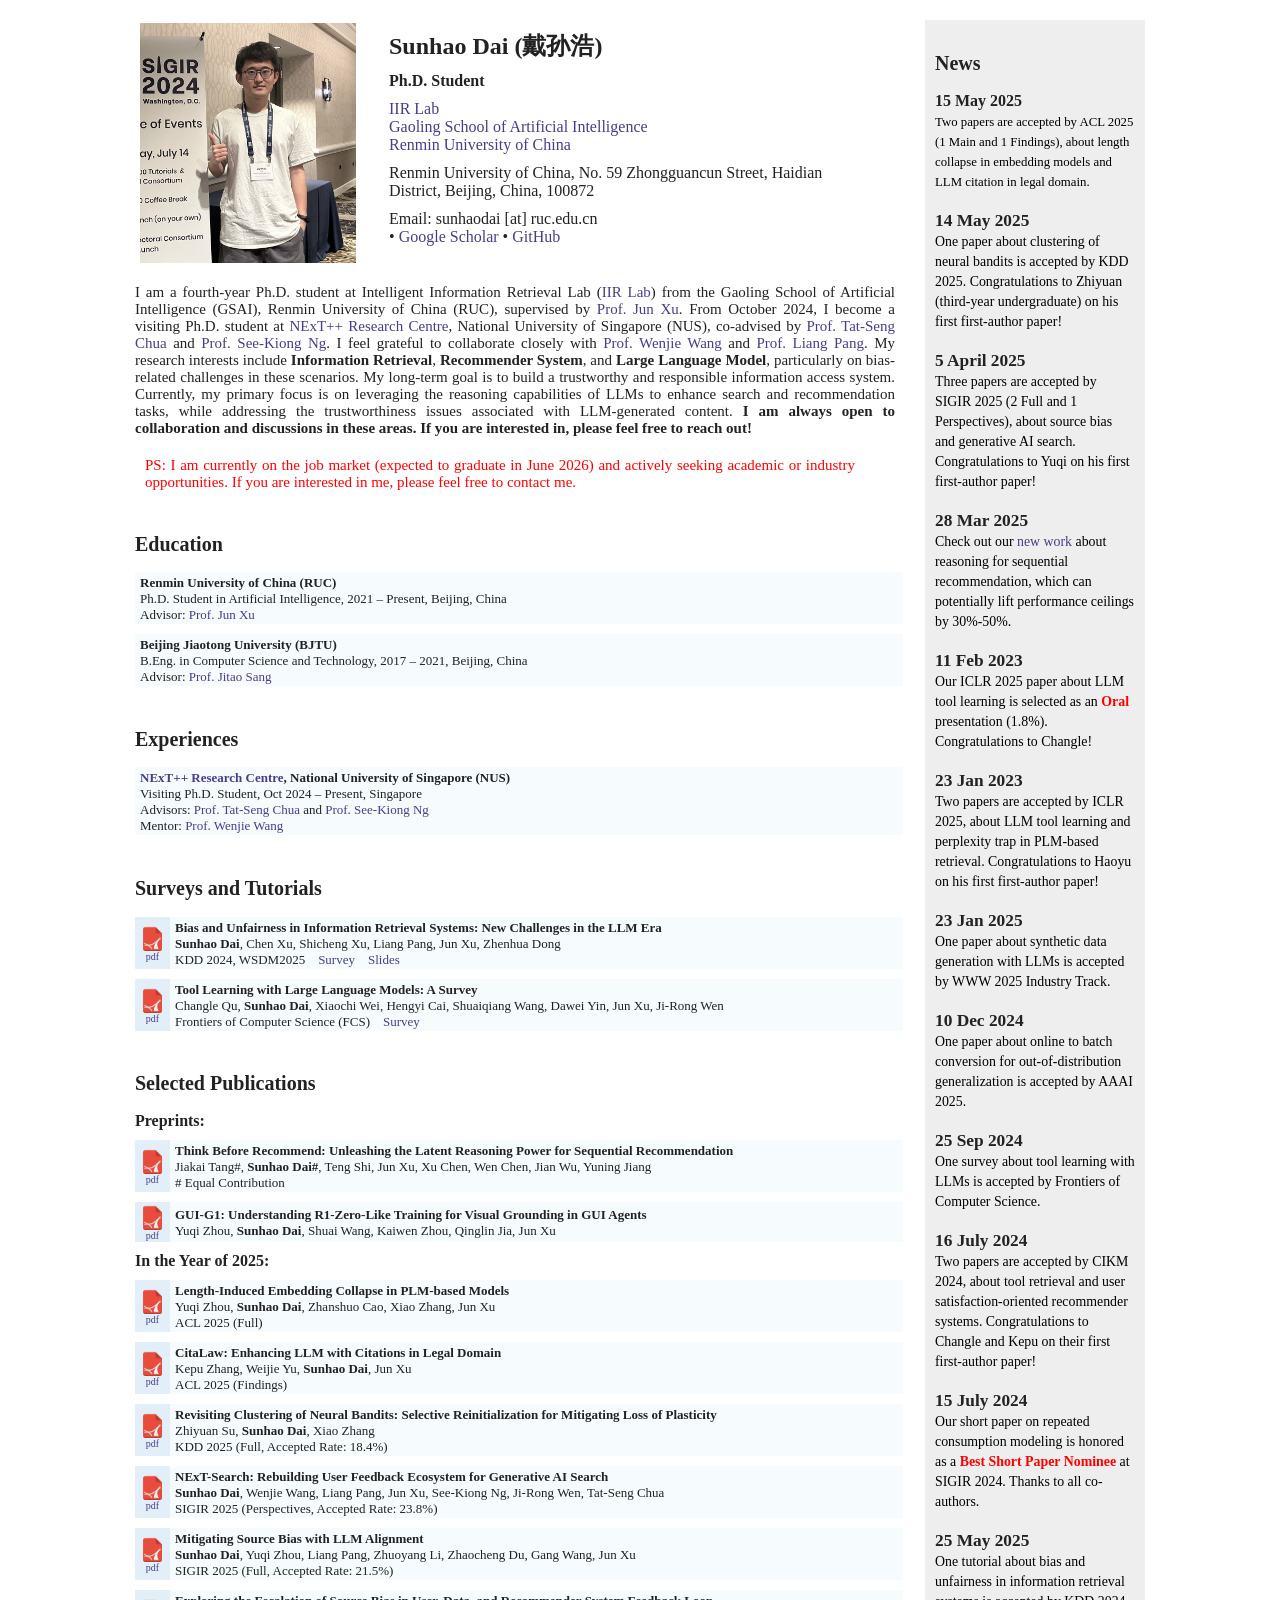
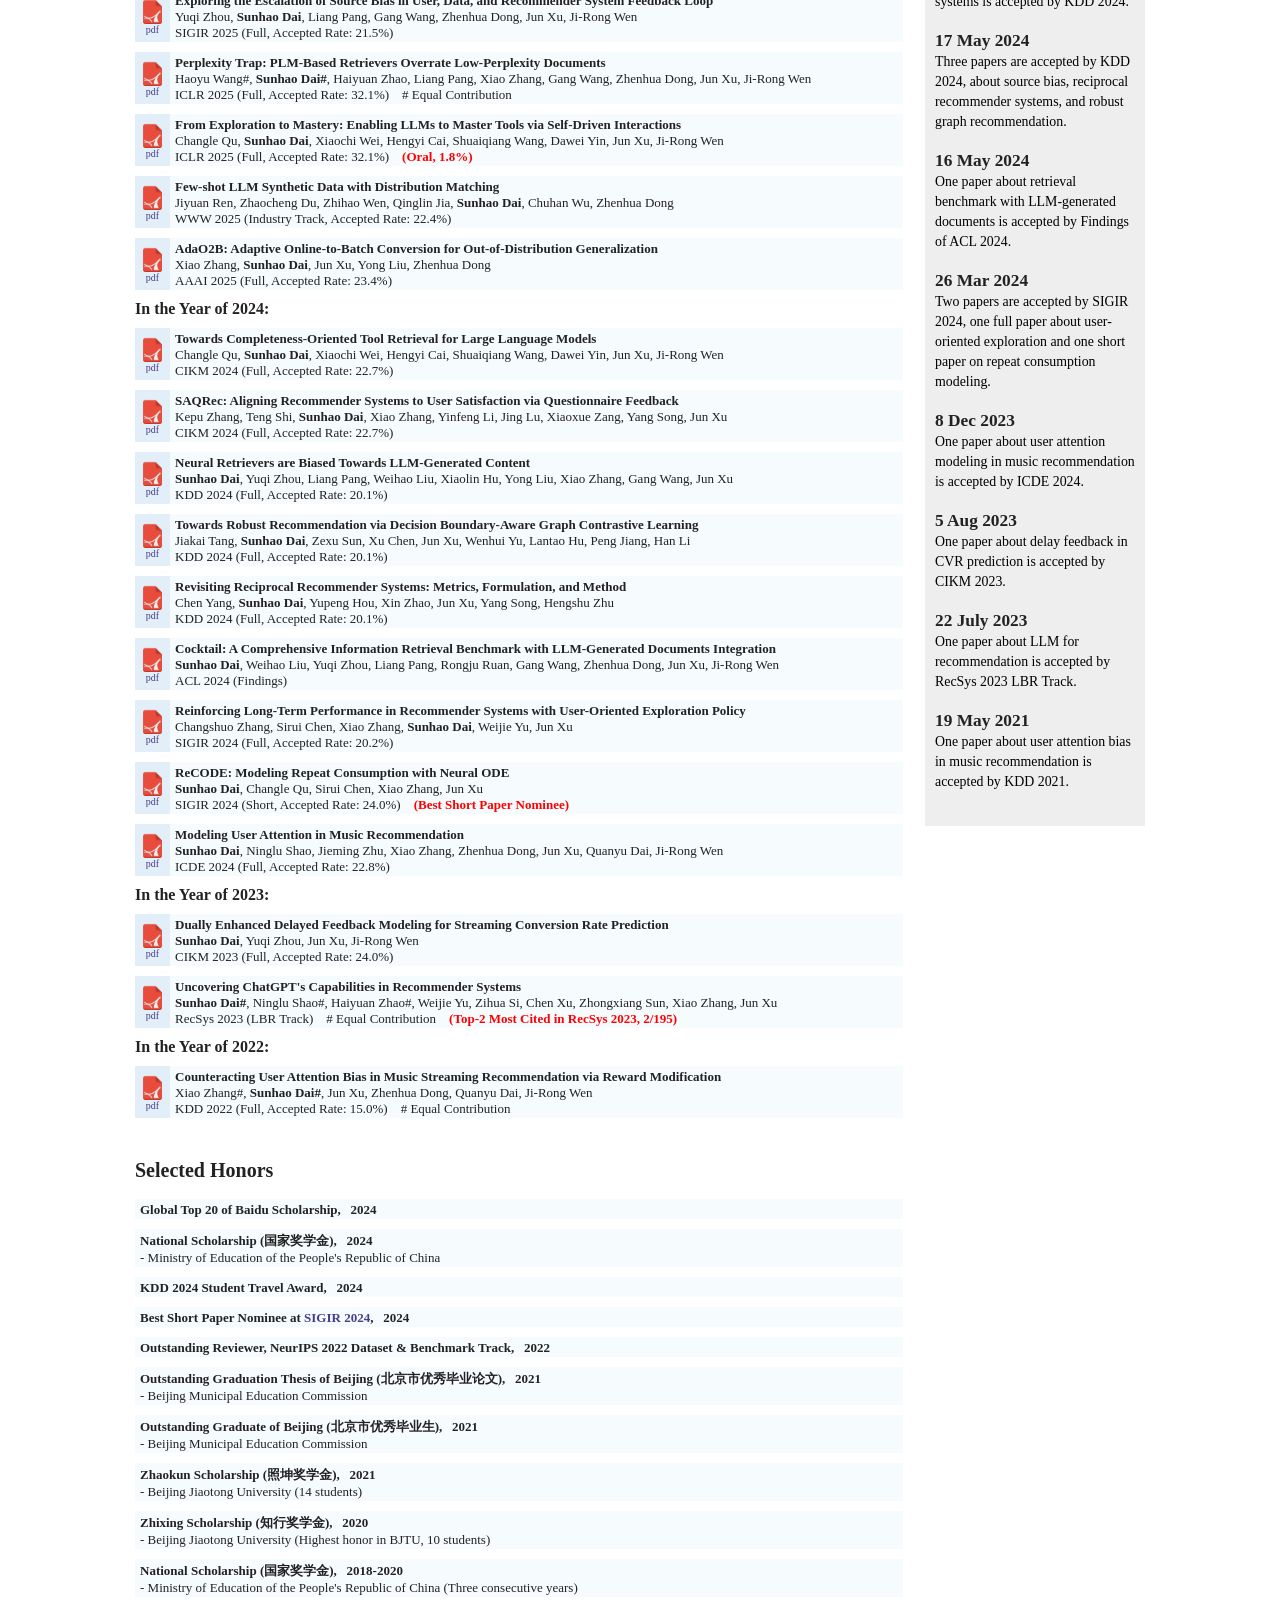
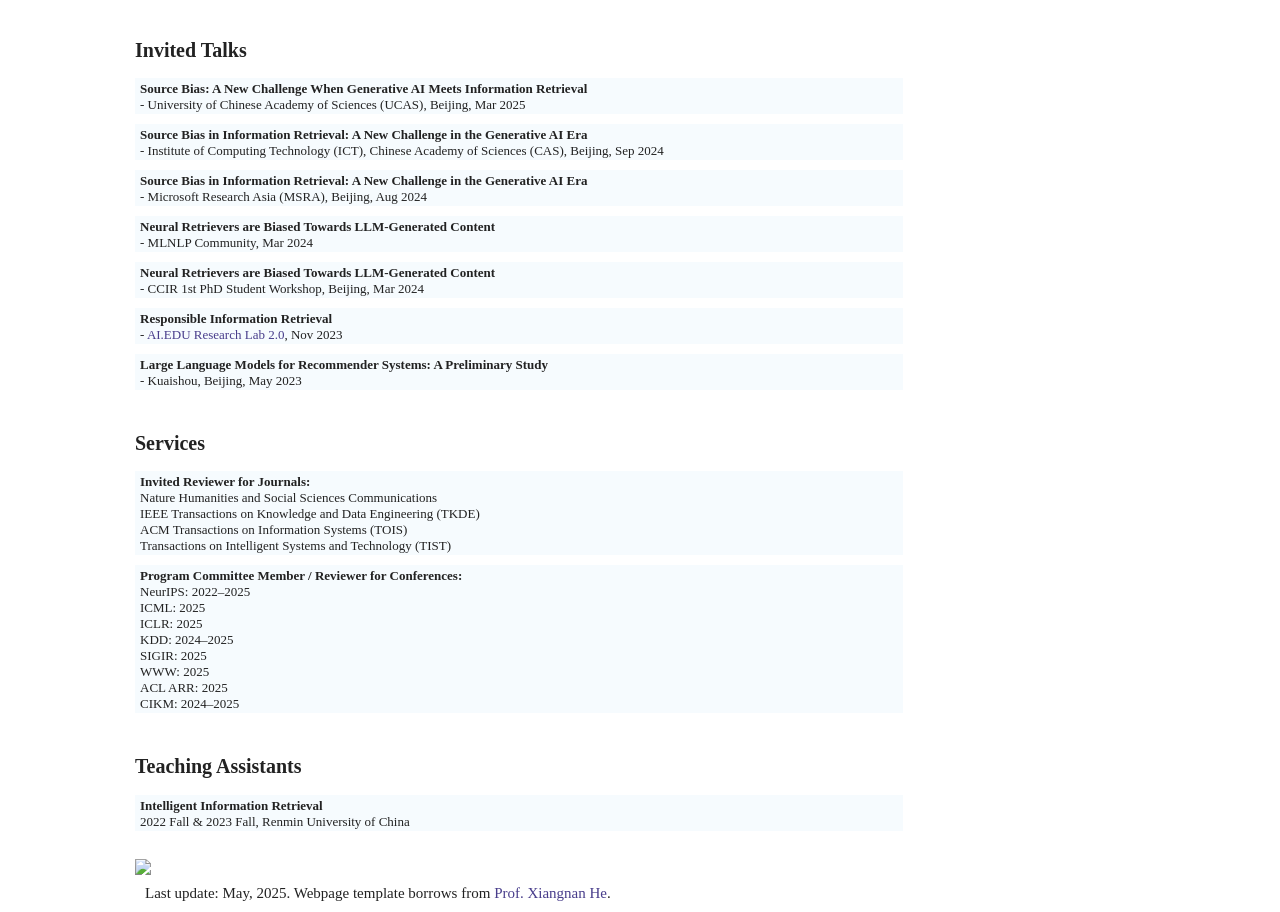
==== index.html @ ccb7a8f1 "Update index.html" ====
<!DOCTYPE html>
<html><head><meta http-equiv="Content-Type" content="text/html; charset=UTF-8"><meta content="IE=7.0000" http-equiv="X-UA-Compatible">
<title>Sunhao Dai's Homepage</title>
<meta name="description" content="Sunhao Dai, PhD student in Renmin University of China. Information Retrieval, Recommender System, Large Language Models.">
<meta name="keywords" content="Sunhao Dai, RUC, Renmin University of China, Gaoling School of Artificial Intelligenc, Information Retrieval, Recommender System, Large Language Models.">
<!-- <meta name="google-site-verification" content="S7Ta7nRLAipkJbeFNeKxeYGeuZoa5pfyGXBnssx7E_U" /> -->

<link rel="stylesheet" type="text/css" href="./files/style.css">
<!-- <script type="text/javascript" async="" src="./files/ga.js"></script><script type="text/javascript">
  var _gaq = _gaq || [];
  _gaq.push(['_setAccount', 'UA-39532305-1']);
  _gaq.push(['_trackPageview']);
  (function() {
    var ga = document.createElement('script'); ga.type = 'text/javascript'; ga.async = true;
    ga.src = ('https:' == document.location.protocol ? 'https://ssl' : 'http://www') + '.google-analytics.com/ga.js';
    var s = document.getElementsByTagName('script')[0]; s.parentNode.insertBefore(ga, s);
  })();
</script> -->

<style>@-moz-keyframes nodeInserted{from{opacity:0.99;}to{opacity:1;}}@-webkit-keyframes nodeInserted{from{opacity:0.99;}to{opacity:1;}}@-o-keyframes nodeInserted{from{opacity:0.99;}to{opacity:1;}}@keyframes nodeInserted{from{opacity:0.99;}to{opacity:1;}}embed,object{animation-duration:.001s;-ms-animation-duration:.001s;-moz-animation-duration:.001s;-webkit-animation-duration:.001s;-o-animation-duration:.001s;animation-name:nodeInserted;-ms-animation-name:nodeInserted;-moz-animation-name:nodeInserted;-webkit-animation-name:nodeInserted;-o-animation-name:nodeInserted;}</style></head>


<body>

<div id="content">

<div id="news">
    <h2>News</h2><br>
    <font size="3px">

    <b>15 May 2025</b><br>
    <span class="easylink">
    Two papers are accepted by ACL 2025 (1 Main and 1 Findings), about length collapse in embedding models and LLM citation in legal domain.
    </span><br><br>
    </font>

    <b>14 May 2025</b><br>
    <span class="easylink">
    One paper about clustering of neural bandits is accepted by KDD 2025. Congratulations to Zhiyuan (third-year undergraduate) on his first first-author paper!
    </span><br><br>
    </font>

    <b>5 April 2025</b><br>
    <span class="easylink">
    Three papers are accepted by SIGIR 2025 (2 Full and 1 Perspectives), about source bias and generative AI search. Congratulations to Yuqi on his first first-author paper!
    </span><br><br>
    </font>

    <b>28 Mar 2025</b><br>
    <span class="easylink">
    Check out our <a href="https://arxiv.org/abs/2503.22675" target="_blank">new work</a> about reasoning for sequential recommendation, which can potentially lift performance ceilings by 30%-50%.
    </span><br><br>
    </font>

    <b>11 Feb 2023</b><br>
    <span class="easylink">
    Our ICLR 2025 paper about LLM tool learning is selected as an <b><font color="red">Oral</font></b> presentation (1.8%). Congratulations to Changle!
    </span><br><br>
    </font>

    <b>23 Jan 2023</b><br>
    <span class="easylink">
    Two papers are accepted by ICLR 2025, about LLM tool learning and perplexity trap in PLM-based retrieval. Congratulations to Haoyu on his first first-author paper!
    </span><br><br>
    </font>

    <b>23 Jan 2025</b><br>
    <span class="easylink">
    One paper about synthetic data generation with LLMs is accepted by WWW 2025 Industry Track.
    </span><br><br>
    </font>

    <b>10 Dec 2024</b><br>
    <span class="easylink">
    One paper about online to batch conversion for out-of-distribution generalization is accepted by AAAI 2025.
    </span><br><br>
    </font>

    <b>25 Sep 2024</b><br>
    <span class="easylink">
    One survey about tool learning with LLMs is accepted by Frontiers of Computer Science.
    </span><br><br>
    </font>

    <b>16 July 2024</b><br>
    <span class="easylink">
    Two papers are accepted by CIKM 2024, about tool retrieval and user satisfaction-oriented recommender systems. Congratulations to Changle and Kepu on their first first-author paper!
    </span><br><br>
    </font>

    <b>15 July 2024</b><br>
    <span class="easylink">
    Our short paper on repeated consumption modeling is honored as a <b><font color="red">Best Short Paper Nominee</font></b> at SIGIR 2024. Thanks to all co-authors.
    </span><br><br>
    </font>

    <b>25 May 2025</b><br>
    <span class="easylink">
    One tutorial about bias and unfairness in information retrieval systems is accepted by KDD 2024.
    </span><br><br>
    </font>
	
    <b>17 May 2024</b><br>
    <span class="easylink">
    Three papers are accepted by KDD 2024, about source bias, reciprocal recommender systems, and robust graph recommendation.
    </span><br><br>
	    
    <b>16 May 2024</b><br>
    <span class="easylink">
    One paper about retrieval benchmark with LLM-generated documents is accepted by Findings of ACL 2024.
    </span><br><br>
    </font>
	    
    <b>26 Mar 2024</b><br>
    <span class="easylink">
    Two papers are accepted by SIGIR 2024, one full paper about user-oriented exploration and one short paper on repeat consumption modeling.
    </span><br><br>
    </font>
	    
    <b>8 Dec 2023</b><br>
    <span class="easylink">
    One paper about user attention modeling in music recommendation is accepted by ICDE 2024.
    </span><br><br>
	    
    <b>5 Aug 2023</b><br>
    <span class="easylink">
    One paper about delay feedback in CVR prediction is accepted by CIKM 2023.
    </span><br><br>
    </font>
	    
    <b>22 July 2023</b><br>
    <span class="easylink">
    One paper about LLM for recommendation is accepted by RecSys 2023 LBR Track.
    </span><br><br>
    </font>
	    
    <b>19 May 2021</b><br>
    <span class="easylink">
    One paper about user attention bias in music recommendation is accepted by KDD 2021. 
    </span><br><br>
    </font>

</div>

<div id="left">
<table style="background-color:white;">
<tbody><tr nosave="">
<td valign="CENTER">
<img src="./images/sunhao-2.jpg" height="240" align="left">
</td>

<td valign="CENTER" width="3%">
</td>

<td valign="CENTER" halign="LEFT">
<font size="+0.5">
<b><font size="+2.5">Sunhao Dai (戴孙浩)&nbsp;</font></b>
<!--<p style="margin-left:0px;">
<img src="./images/name.png", height="60">
</p>-->
<p style="margin-left:0px;">
<b>Ph.D. Student</b>
</p><p style="margin-left:0px;">
<a href="https://ruc-iir-lab.github.io/", target="_blank">IIR Lab</a><br/>
<a href="http://ai.ruc.edu.cn/", target="_blank">Gaoling School of Artificial Intelligence</a><br/>
<a href="https://www.ruc.edu.cn/", target="_blank">Renmin University of China</a><br/>
</p><p style="margin-left:0px;">
Renmin University of China, No. 59 Zhongguancun Street, Haidian District, Beijing, China, 100872<br>
</p><p style="margin-left:0px;">
Email: sunhaodai [at] ruc.edu.cn</a><br> 
<!-- | sunhaodai AT gmail DOT com  -->
&bull; <a href="https://scholar.google.com.hk/citations?user=lXO-uZMAAAAJ&hl=en">Google Scholar</a> &bull; <a href="https://github.com/KID-22">GitHub</a> <br>
</p></font><p><font size="+0">
</font>
</p></td>
</tr>
</tbody></table>

<div style="margin-top:20px; text-align:justify;">
I am a fourth-year Ph.D. student at Intelligent Information Retrieval Lab (<a href="https://ruc-iir-lab.github.io/", target="_blank">IIR Lab</a>) from the Gaoling School of Artificial Intelligence (GSAI), Renmin University of China (RUC), supervised by <a href="https://gsai.ruc.edu.cn/~junxu" target="_blank">Prof. Jun Xu</a>. 

From October 2024, I become a visiting Ph.D. student at <a href="http://www.nextcenter.org/" target="_blank">NExT++ Research Centre</a>, 
National University of Singapore (NUS), co-advised by <a href="https://www.chuatatseng.com/" target="_blank">Prof. Tat-Seng Chua</a> and <a href="https://www.comp.nus.edu.sg/~ngsk/" target="_blank">Prof. See-Kiong Ng</a>. 
I feel grateful to collaborate closely with <a href="https://wenjiewwj.github.io/" target="_blank">Prof. Wenjie Wang</a> and <a href="https://pl8787.github.io/" target="_blank">Prof. Liang Pang</a>.

My research interests include <b>Information Retrieval</b>, <b>Recommender System</b>, and <b>Large Language Model</b>, particularly on bias-related challenges in these scenarios. My long-term goal is to build a trustworthy and responsible information access system. Currently, my primary focus is on leveraging the reasoning capabilities of LLMs to enhance search and recommendation tasks, while addressing the trustworthiness issues associated with LLM-generated content. <b>I am always open to collaboration and discussions in these areas. If you are interested in, please feel free to reach out!</b>
</div>
<!-- =======================================================================!-->

<div style="margin-top:20px; text-align:justify;">
    <p><font color='red'>PS: I am currently on the job market (expected to graduate in June 2026) and actively seeking academic or industry opportunities. If you are interested in me, please feel free to contact me.</font></p>
</div>


<!-- =======================================================================!-->
<!--
<h2 style="CLEAR: both;">Call For Papers (now)</h2> </br>
<font color="red">
Multimedia Systems, Special Issue on "Multimedia Recommendation and
Multi-modal Data Analysis" </font> </br>
<a href="http://static.springer.com/sgw/documents/1633917/application/pdf/CfP_MM+Recommendation+and+Multi-modal+Data+Analysis.pdf">Link</a>, Submission Deadline: July 1st, 2018 </br> !-->

<!-- =======================  Education  ======================= -->
<h2 style="CLEAR: both;">Education</h2>

<table>
  <tbody>
    <tr>
      <td>
        <span class="title">Renmin University of China (RUC)</span> <br>
        Ph.D. Student in Artificial Intelligence, 2021&nbsp;–&nbsp;Present, Beijing, China <br>
        <!-- GPA&nbsp;3.99&nbsp;/&nbsp;4.00 &nbsp;&nbsp; Ranking&nbsp;2&nbsp;/&nbsp;49 <br> -->
        Advisor: <a href="https://gsai.ruc.edu.cn/~junxu" target="_blank">Prof.&nbsp;Jun&nbsp;Xu</a>
      </td>
    </tr>
  </tbody>
</table>

<table>
  <tbody>
    <tr>
      <td>
        <span class="title">Beijing Jiaotong University (BJTU)</span> <br>
        B.Eng. in Computer Science and Technology, 2017&nbsp;–&nbsp;2021, Beijing, China <br>
        <!-- GPA&nbsp;3.92&nbsp;/&nbsp;4.00 &nbsp;&nbsp; Ranking&nbsp;2&nbsp;/&nbsp;226 <br> -->
        Advisor: <a href="https://faculty.bjtu.edu.cn/9129/" target="_blank">Prof.&nbsp;Jitao&nbsp;Sang</a>
      </td>
    </tr>
  </tbody>
</table>

<!-- =======================  Experiences  ======================= -->
<h2 style="CLEAR: both;">Experiences</h2>

<table>
  <tbody>
    <tr>
      <td>
        <span class="title"><a href="http://www.nextcenter.org/" target="_blank">NExT++ Research Centre</a>, 
        National University of Singapore (NUS)</span> <br>
        Visiting&nbsp;Ph.D.&nbsp;Student, Oct&nbsp;2024&nbsp;–&nbsp;Present, Singapore <br>
        Advisors: <a href="https://www.chuatatseng.com/" target="_blank">Prof.&nbsp;Tat-Seng&nbsp;Chua</a> and
                  <a href="https://www.comp.nus.edu.sg/~ngsk/" target="_blank">Prof.&nbsp;See-Kiong&nbsp;Ng</a> <br>
        Mentor: <a href="https://wenjiewwj.github.io/" target="_blank">Prof.&nbsp;Wenjie&nbsp;Wang</a>
      </td>
    </tr>
  </tbody>
</table>


<!-- ============ Tutorials, Surveys, and Workshops ============= -->


<h2 style="CLEAR: both;">Surveys and Tutorials</h2>


<table><tbody><tr>
  <td class="left"><a href="https://llm-ir-bias-fairness.github.io/" target="_blank"><img src="./images/pdf.png" width="25" height="25"><br>pdf</a></td>
  <td>
    <span class="title">Bias and Unfairness in Information Retrieval Systems: New Challenges in the LLM Era</span> 
    <br><b>Sunhao Dai</b>, Chen Xu, Shicheng Xu, Liang Pang, Jun Xu, Zhenhua Dong
    <br> KDD 2024, WSDM2025 &nbsp;&nbsp; <a href="https://llm-ir-bias-fairness.github.io/assets/files/survey.pdf" target="_blank">Survey</a> &nbsp;&nbsp; <a href="https://llm-ir-bias-fairness.github.io/assets/files/slides.pdf" target="_blank">Slides</a>
  </td>
</tr></tbody></table>

<table><tbody><tr>
  <td class="left"><a href="https://link.springer.com/article/10.1007/s11704-024-40678-2" target="_blank"><img src="./images/pdf.png" width="25" height="25"><br>pdf</a></td>
  <td>
    <span class="title">Tool Learning with Large Language Models: A Survey</span>
    <br>Changle Qu, <b>Sunhao Dai</b>, Xiaochi Wei, Hengyi Cai, Shuaiqiang Wang, Dawei Yin, Jun Xu, Ji-Rong Wen
    <br>Frontiers of Computer Science (FCS) &nbsp;&nbsp; <a href="https://arxiv.org/abs/2405.17935" target="_blank">Survey</a>
  </td>
</tr></tbody></table>



<!-- =======================================================================!-->


<div id="papers">
<h2 style="CLEAR: both;">
  Selected Publications
  <!-- <a href="https://scholar.google.com.hk/citations?user=lXO-uZMAAAAJ&hl=en" target="_blank">Google&nbsp;Scholar</a> -->
</h2> <br>

<!-- =========================  Preprints  ========================= -->
<!-- <b> Preprints: </b> <br><br> -->
<h3>Preprints:</h3>

<table><tbody><tr>
  <td class="left"><a href="https://arxiv.org/abs/2503.22675" target="_blank"><img src="./images/pdf.png" width="25" height="25"><br>pdf</a></td>
  <td>
    <span class="title">Think Before Recommend: Unleashing the Latent Reasoning Power for Sequential Recommendation</span>
    <br>Jiakai Tang#, <b>Sunhao Dai#</b>, Teng Shi, Jun Xu, Xu Chen, Wen Chen, Jian Wu, Yuning Jiang
    <br># Equal Contribution
  </td>
</tr></tbody></table>

<!-- <table><tbody><tr>
  <td class="left"><a href="https://arxiv.org/abs/2503.03743" target="_blank"><img src="./images/pdf.png" width="25" height="25"><br>pdf</a>
</td>
  <td>
    <span class="title">CHOP: Mobile Operating Assistant with Constrained High-frequency Optimized Subtask Planning</span>
    <br>Yuqi Zhou, Shuai Wang, <b>Sunhao Dai</b>, Qinglin Jia, Zhaocheng Du, Zhenhua Dong, Jun Xu
  </td>
</tr></tbody></table> -->


<table><tbody><tr>
  <td class="left"><a href="https://arxiv.org/abs/2505.15810" target="_blank"><img src="./images/pdf.png" width="25" height="25"><br>pdf</a></td>
  <td>
    <span class="title">GUI-G1: Understanding R1-Zero-Like Training for Visual Grounding in GUI Agents</span>
    <br>Yuqi Zhou, <b>Sunhao Dai</b>, Shuai Wang, Kaiwen Zhou, Qinglin Jia, Jun Xu
  </td>
</tr></tbody></table>


<!-- =========================  2025  ========================= -->
<!-- <b> In the Year of 2025: </b> </br></br> -->
<h3>In the Year of 2025:</h3>

<table><tbody><tr>
  <td class="left"><a href="https://arxiv.org/abs/2410.24200" target="_blank"><img src="./images/pdf.png" width="25" height="25"><br>pdf</a>
</td>
  <td>
    <span class="title">Length-Induced Embedding Collapse in PLM-based Models</span>
    <br>Yuqi Zhou, <b>Sunhao Dai</b>, Zhanshuo Cao, Xiao Zhang, Jun Xu
    <br>ACL 2025 (Full)
  </td>
</tr></tbody></table>

<table><tbody><tr>
  <td class="left"><a href="https://arxiv.org/abs/2412.14556" target="_blank"><img src="./images/pdf.png" width="25" height="25"><br>pdf</a>
  </td>
    <td>
    <span class="title">CitaLaw: Enhancing LLM with Citations in Legal Domain</span>
    <br>Kepu Zhang, Weijie Yu, <b>Sunhao Dai</b>, Jun Xu
    <br>ACL 2025 (Findings)
  </td>
</tr></tbody></table>

<table><tbody><tr>
<td class="left"><a href="" target="_blank"><img src="./images/pdf.png" width="25" height="25"><br>pdf</a>
</td>
  <td>
  <span class="title">Revisiting Clustering of Neural Bandits: Selective Reinitialization for Mitigating Loss of Plasticity</span>
  <br>Zhiyuan Su, <b>Sunhao Dai</b>, Xiao Zhang
  <br>KDD 2025 (Full, Accepted Rate: 18.4%)
</td>
</tr></tbody></table>

<table><tbody><tr>
  <td class="left"><a href="http://arxiv.org/abs/2505.14680" target="_blank"><img src="./images/pdf.png" width="25" height="25"><br>pdf</a></td>
  <td>
    <span class="title">NExT-Search: Rebuilding User Feedback Ecosystem for Generative AI Search</span>
    <br><b>Sunhao Dai</b>, Wenjie Wang, Liang Pang, Jun Xu, See-Kiong Ng, Ji-Rong Wen, Tat-Seng Chua
    <br>SIGIR 2025 (Perspectives, Accepted Rate: 23.8%)
  </td>
</tr></tbody></table>

<table><tbody><tr>
  <td class="left"><a href="https://dl.acm.org/doi/10.1145/3726302.3730038" target="_blank"><img src="./images/pdf.png" width="25" height="25"><br>pdf</a></td>
  <td>
    <span class="title">Mitigating Source Bias with LLM Alignment</span>
    <br><b>Sunhao Dai</b>, Yuqi Zhou, Liang Pang, Zhuoyang Li, Zhaocheng Du, Gang Wang, Jun Xu
    <br>SIGIR 2025 (Full, Accepted Rate: 21.5%)
  </td>
</tr></tbody></table>

<table><tbody><tr>
  <td class="left"><a href="https://dl.acm.org/doi/10.1145/3726302.3729972" target="_blank"><img src="./images/pdf.png" width="25" height="25"><br>pdf</a></td>
  <td>
    <span class="title">Exploring the Escalation of Source Bias in User, Data, and Recommender System Feedback Loop</span>
    <br>Yuqi Zhou, <b>Sunhao Dai</b>, Liang Pang, Gang Wang, Zhenhua Dong, Jun Xu, Ji-Rong Wen
    <br>SIGIR 2025 (Full, Accepted Rate: 21.5%)
  </td>
</tr></tbody></table>

<table><tbody><tr>
  <td class="left"><a href="https://openreview.net/forum?id=U1T6sq12uj" target="_blank"><img src="./images/pdf.png" width="25" height="25"><br>pdf</a></td>
  <td>
    <span class="title">Perplexity Trap: PLM-Based Retrievers Overrate Low-Perplexity Documents</span>
    <br>Haoyu Wang#, <b>Sunhao Dai#</b>, Haiyuan Zhao, Liang Pang, Xiao Zhang, Gang Wang, Zhenhua Dong, Jun Xu, Ji-Rong Wen
    <br>ICLR 2025 (Full, Accepted Rate: 32.1%) &nbsp;&nbsp; # Equal Contribution
  </td>
</tr></tbody></table>

<table><tbody><tr>
  <td class="left"><a href="https://openreview.net/forum?id=QKBu1BOAwd" target="_blank"><img src="./images/pdf.png" width="25" height="25"><br>pdf</a></td>
  <td>
    <span class="title">From Exploration to Mastery: Enabling LLMs to Master Tools via Self-Driven Interactions</span>
    <br>Changle Qu, <b>Sunhao Dai</b>, Xiaochi Wei, Hengyi Cai, Shuaiqiang Wang, Dawei Yin, Jun Xu, Ji-Rong Wen
    <br>ICLR 2025 (Full, Accepted Rate: 32.1%) &nbsp;&nbsp; <b><font color="red">(Oral, 1.8%)</font></b>
</td>
  </td>
</tr></tbody></table>

<table><tbody><tr>
  <td class="left"><a href="https://doi.org/10.1145/3701716.3715245" target="_blank"><img src="./images/pdf.png" width="25" height="25"><br>pdf</a></td>
  <td>
    <span class="title">Few-shot LLM Synthetic Data with Distribution Matching</span>
    <br>Jiyuan Ren, Zhaocheng Du, Zhihao Wen, Qinglin Jia, <b>Sunhao Dai</b>, Chuhan Wu, Zhenhua Dong
    <br>WWW 2025 (Industry Track, Accepted Rate: 22.4%)
  </td>
</tr></tbody></table>

<table><tbody><tr>
  <td class="left"><a href="https://ojs.aaai.org/index.php/AAAI/article/view/34418" target="_blank"><img src="./images/pdf.png" width="25" height="25"><br>pdf</a></td>
  <td>
    <span class="title">AdaO2B: Adaptive Online-to-Batch Conversion for Out-of-Distribution Generalization</span>
    <br>Xiao Zhang, <b>Sunhao Dai</b>, Jun Xu, Yong Liu, Zhenhua Dong
    <br>AAAI 2025 (Full, Accepted Rate: 23.4%)
</tr></tbody></table>



<!-- =========================  2024  ========================= -->
<!-- <b> In the Year of 2024: </b> </br></br> -->
<h3>In the Year of 2024:</h3>

<table><tbody><tr>
  <td class="left"><a href="https://dl.acm.org/doi/10.1145/3627673.3679847" target="_blank"><img src="./images/pdf.png" width="25" height="25"><br>pdf</a></td>
  <td>
    <span class="title">Towards Completeness-Oriented Tool Retrieval for Large Language Models</span>
    <br>Changle Qu, <b>Sunhao Dai</b>, Xiaochi Wei, Hengyi Cai, Shuaiqiang Wang, Dawei Yin, Jun Xu, Ji-Rong Wen
    <br>CIKM 2024 (Full, Accepted Rate: 22.7%)
  </td>
</tr></tbody></table>

<table><tbody><tr>
  <td class="left"><a href="https://dl.acm.org/doi/10.1145/3627673.3679643" target="_blank"><img src="./images/pdf.png" width="25" height="25"><br>pdf</a></td>
  <td>
    <span class="title">SAQRec: Aligning Recommender Systems to User Satisfaction via Questionnaire Feedback</span>
    <br>Kepu Zhang, Teng Shi, <b>Sunhao Dai</b>, Xiao Zhang, Yinfeng Li, Jing Lu, Xiaoxue Zang, Yang Song, Jun Xu
    <br>CIKM 2024 (Full, Accepted Rate: 22.7%)
  </td>
</tr></tbody></table>

<table><tbody><tr>
  <td class="left"><a href="https://dl.acm.org/doi/10.1145/3637528.3671882" target="_blank"><img src="./images/pdf.png" width="25" height="25"><br>pdf</a></td>
  <td>
    <span class="title">Neural Retrievers are Biased Towards LLM-Generated Content</span>
    <br><b>Sunhao Dai</b>, Yuqi Zhou, Liang Pang, Weihao Liu, Xiaolin Hu, Yong Liu, Xiao Zhang, Gang Wang, Jun Xu
    <br>KDD 2024 (Full, Accepted Rate: 20.1%)
  </td>
</tr></tbody></table>

<table><tbody><tr>
  <td class="left"><a href="https://dl.acm.org/doi/10.1145/3637528.3671661" target="_blank"><img src="./images/pdf.png" width="25" height="25"><br>pdf</a></td>
  <td>
    <span class="title">Towards Robust Recommendation via Decision Boundary-Aware Graph Contrastive Learning</span>
    <br>Jiakai Tang, <b>Sunhao Dai</b>, Zexu Sun, Xu Chen, Jun Xu, Wenhui Yu, Lantao Hu, Peng Jiang, Han Li
    <br>KDD 2024 (Full, Accepted Rate: 20.1%)
  </td>
</tr></tbody></table>

<table><tbody><tr>
  <td class="left"><a href="https://dl.acm.org/doi/10.1145/3637528.3671734" target="_blank"><img src="./images/pdf.png" width="25" height="25"><br>pdf</a></td>
  <td>
    <span class="title">Revisiting Reciprocal Recommender Systems: Metrics, Formulation, and Method</span>
    <br>Chen Yang, <b>Sunhao Dai</b>, Yupeng Hou, Xin Zhao, Jun Xu, Yang Song, Hengshu Zhu
    <br>KDD 2024 (Full, Accepted Rate: 20.1%)
  </td>
</tr></tbody></table>

<table><tbody><tr>
  <td class="left"><a href="https://aclanthology.org/2024.findings-acl.421/" target="_blank"><img src="./images/pdf.png" width="25" height="25"><br>pdf</a></td>
  <td>
    <span class="title">Cocktail: A Comprehensive Information Retrieval Benchmark with LLM-Generated Documents Integration</span>
    <br><b>Sunhao Dai</b>, Weihao Liu, Yuqi Zhou, Liang Pang, Rongju Ruan, Gang Wang, Zhenhua Dong, Jun Xu, Ji-Rong Wen
    <br>ACL 2024 (Findings) <!-- , Accepted Rate: 22.1% -->
  </td>
</tr></tbody></table>

<table><tbody><tr>
  <td class="left">
    <a href="https://dl.acm.org/doi/10.1145/3626772.3657714" target="_blank"><img src="./images/pdf.png" width="25" height="25">
<br>pdf</a></td>
  <td>
    <span class="title">Reinforcing Long-Term Performance in Recommender Systems with User-Oriented Exploration Policy</span>
    <br>Changshuo Zhang, Sirui Chen, Xiao Zhang, <b>Sunhao Dai</b>, Weijie Yu, Jun Xu
    <br>SIGIR 2024 (Full, Accepted Rate: 20.2%)
  </td>
</tr></tbody></table>

<table><tbody><tr>
  <td class="left"><a href="https://dl.acm.org/doi/10.1145/3626772.3657936" target="_blank"><img src="./images/pdf.png" width="25" height="25"><br>pdf</a></td>
  <td>
    <span class="title">ReCODE: Modeling Repeat Consumption with Neural ODE</span>
    <br><b>Sunhao Dai</b>, Changle Qu, Sirui Chen, Xiao Zhang, Jun Xu
    <br>SIGIR 2024 (Short, Accepted Rate: 24.0%) &nbsp;&nbsp; <b><font color="red">(Best Short Paper Nominee)</font></b>
  </td>
</tr></tbody></table>

<table><tbody><tr>
  <td class="left"><a href="https://ieeexplore.ieee.org/document/10598060/" target="_blank"><img src="./images/pdf.png" width="25" height="25"><br>pdf</a></td>
  <td>
    <span class="title">Modeling User Attention in Music Recommendation</span>
    <br><b>Sunhao Dai</b>, Ninglu Shao, Jieming Zhu, Xiao Zhang, Zhenhua Dong, Jun Xu, Quanyu Dai, Ji-Rong Wen
    <br>ICDE 2024 (Full, Accepted Rate: 22.8%)
  </td>
</tr></tbody></table>

<!-- =========================  2023  ========================= -->
<!-- <b> In the Year of 2023: </b> </br></br> -->
<h3>In the Year of 2023:</h3>

<table><tbody><tr>
  <td class="left"><a href="https://dl.acm.org/doi/10.1145/3583780.3614856" target="_blank"><img src="./images/pdf.png" width="25" height="25"><br>pdf</a></td>
  <td>
    <span class="title">Dually Enhanced Delayed Feedback Modeling for Streaming Conversion Rate Prediction</span>
    <br><b>Sunhao Dai</b>, Yuqi Zhou, Jun Xu, Ji-Rong Wen
    <br>CIKM 2023 (Full, Accepted Rate: 24.0%)
  </td>
</tr></tbody></table>

<table><tbody><tr>
  <td class="left"><a href="https://dl.acm.org/doi/10.1145/3604915.3610646" target="_blank"><img src="./images/pdf.png" width="25" height="25"><br>pdf</a></td>
  <td>
    <span class="title">Uncovering ChatGPT's Capabilities in Recommender Systems</span>
    <br><b>Sunhao Dai#</b>, Ninglu Shao#, Haiyuan Zhao#, Weijie Yu, Zihua Si, Chen Xu, Zhongxiang Sun, Xiao Zhang, Jun Xu
    <br>RecSys 2023 (LBR Track) &nbsp;&nbsp; # Equal Contribution &nbsp;&nbsp; <b><font color="red">(Top-2 Most Cited in RecSys 2023, 2/195)</font></b>
  </td>
</tr></tbody></table>

<!-- =========================  2022  ========================= -->
<!-- <b> In the Year of 2022: </b> </br></br> -->
<h3>In the Year of 2022:</h3>

<table><tbody><tr>
  <td class="left"><a href="https://dl.acm.org/doi/10.1145/3534678.3539393" target="_blank"><img src="./images/pdf.png" width="25" height="25"><br>pdf</a></td>
  <td>
    <span class="title">Counteracting User Attention Bias in Music Streaming Recommendation via Reward Modification</span>
    <br>Xiao Zhang#, <b>Sunhao Dai#</b>, Jun Xu, Zhenhua Dong, Quanyu Dai, Ji-Rong Wen
    <br>KDD 2022 (Full, Accepted Rate: 15.0%) &nbsp;&nbsp; # Equal Contribution
  </td>
</tr></tbody></table>



<!-- <b> Look for the full publication list? Please visit <a href="https://scholar.google.com.sg/citations?user=QePM4u8AAAAJ&hl=en" target="_blank">Google Scholar</a>.</b></br></br> -->


<h2 style="CLEAR: both;">Selected Honors</h2>

<table><tbody><tr><td>
  <span class="title">Global Top&nbsp;20 of Baidu Scholarship, &nbsp;&nbsp;2024</span> &nbsp;&nbsp;<br>
</td></tr></tbody></table>

<table><tbody><tr><td>
  <span class="title">National Scholarship (国家奖学金), &nbsp;&nbsp;2024</span> &nbsp;&nbsp;<br>
  - Ministry of Education of the People's Republic of China
</td></tr></tbody></table>

<table><tbody><tr><td>
  <span class="title">KDD 2024 Student Travel Award, &nbsp;&nbsp;2024</span> &nbsp;&nbsp;<br>
</td></tr></tbody></table>

<table><tbody><tr><td>
  <span class="title">Best Short Paper Nominee at <a href="https://sigir-2024.github.io/program_papers.html" target="_blank">SIGIR&nbsp;2024</a>, &nbsp;&nbsp;2024</span> &nbsp;&nbsp;<br>
</td></tr></tbody></table>

<table><tbody><tr><td>
  <span class="title">Outstanding Reviewer, NeurIPS&nbsp;2022 Dataset&nbsp;&amp;&nbsp;Benchmark Track, &nbsp;&nbsp;2022</span> &nbsp;&nbsp;<br>
</td></tr></tbody></table>

<table><tbody><tr><td>
  <span class="title">Outstanding Graduation Thesis of Beijing (北京市优秀毕业论文), &nbsp;&nbsp;2021</span> &nbsp;&nbsp;<br>
  - Beijing Municipal Education Commission
</td></tr></tbody></table>

<table><tbody><tr><td>
  <span class="title">Outstanding Graduate of Beijing (北京市优秀毕业生), &nbsp;&nbsp;2021</span> &nbsp;&nbsp;<br>
  - Beijing Municipal Education Commission
</td></tr></tbody></table>

<table><tbody><tr><td>
  <span class="title">Zhaokun Scholarship (照坤奖学金), &nbsp;&nbsp;2021</span> &nbsp;&nbsp;<br>
  - Beijing Jiaotong University (14 students)
</td></tr></tbody></table>

<!-- <table><tbody><tr><td>
  <span class="title">Excellence Undergraduate Scholarship for Innovation&nbsp (英才奖, 创新创业类);&amp;&nbsp;Entrepreneurship, &nbsp;&nbsp;2021</span> &nbsp;&nbsp;<br>
  - Beijing Jiaotong University (6 students)
</td></tr></tbody></table> -->

<table><tbody><tr><td>
  <span class="title">Zhixing Scholarship (知行奖学金), &nbsp;&nbsp;2020</span> &nbsp;&nbsp;<br>
  - Beijing Jiaotong University (Highest honor in BJTU, 10 students)
</td></tr></tbody></table>

<table><tbody><tr><td>
  <span class="title">National Scholarship (国家奖学金), &nbsp;&nbsp;2018-2020</span> &nbsp;&nbsp;<br>
  - Ministry of Education of the People's Republic of China (Three consecutive years)
</td></tr></tbody></table>



<h2 style="CLEAR: both;">Invited&nbsp;Talks</h2>

<table><tbody><tr><td>
  <span class="title">Source Bias: A New Challenge When Generative AI Meets Information Retrieval</span>&nbsp;&nbsp;
  <br> - University of Chinese Academy of Sciences (UCAS), Beijing, Mar&nbsp;2025
</td></tr></tbody></table>

<table><tbody><tr><td>
  <span class="title">Source Bias in Information Retrieval: A New Challenge in the Generative AI Era</span>&nbsp;&nbsp;
  <br> - Institute of Computing Technology (ICT), Chinese Academy of Sciences (CAS), Beijing, Sep&nbsp;2024
</td></tr></tbody></table>

<table><tbody><tr><td>
  <span class="title">Source Bias in Information Retrieval: A New Challenge in the Generative AI Era</span>&nbsp;&nbsp;
  <br> - Microsoft Research Asia&nbsp;(MSRA), Beijing, Aug&nbsp;2024
</td></tr></tbody></table>

<table><tbody><tr><td>
  <span class="title">Neural Retrievers are Biased Towards LLM-Generated Content</span>&nbsp;&nbsp;
  <br> - MLNLP Community, Mar&nbsp;2024
</td></tr></tbody></table>

<table><tbody><tr><td>
  <span class="title">Neural Retrievers are Biased Towards LLM-Generated Content</span>&nbsp;&nbsp;
  <br> - CCIR 1st PhD Student Workshop, Beijing, Mar&nbsp;2024
</td></tr></tbody></table>

<table><tbody><tr><td>
  <span class="title">Responsible Information Retrieval</span>&nbsp;&nbsp;
  <br> - <a href="https://www.fernuni-hagen.de/english/research/clusters/catalpa/research/projects/ai-edu.shtml" target="_blank">AI.EDU Research Lab&nbsp;2.0</a>, Nov&nbsp;2023
</td></tr></tbody></table>

<table><tbody><tr><td>
  <span class="title">Large Language Models for Recommender Systems: A Preliminary Study</span>&nbsp;&nbsp;
  <br> - Kuaishou, Beijing, May&nbsp;2023
</td></tr></tbody></table>



<!-- <h2 style="CLEAR: both;">Professional&nbsp;Services</h2>
<table>
  <tbody>
    <tr>
      <td>
        Program&nbsp;Committee&nbsp;Member&nbsp;/&nbsp;Reviewer&nbsp;for
        <span class="title">
          NeurIPS&nbsp;(2022-2025),
          KDD&nbsp;(2024-2025),
          CIKM&nbsp;(2024-2025),
          ICLR&nbsp;(2025),
          WWW&nbsp;(2025),
          SIGIR&nbsp;(2025),
          ICML&nbsp;(2025),
          ACL&nbsp;ARR
        </span><br>
        Invited&nbsp;Reviewer&nbsp;for
        <span class="title">
          IEEE&nbsp;TKDE,
          ACM&nbsp;TOIS,
          Nature&nbsp;Humanities&nbsp;and&nbsp;Social&nbsp;Sciences&nbsp;Communications
        </span>
      </td>
    </tr>
  </tbody>
</table> -->
<h2 style="CLEAR: both;">Services</h2>
<table>
  <tbody>
    <tr><td>
    <span class="title">Invited&nbsp;Reviewer&nbsp;for Journals:</span><br>
    Nature Humanities and Social Sciences Communications<br>
    IEEE Transactions on Knowledge and Data Engineering (TKDE)<br>
    ACM Transactions on Information Systems (TOIS)<br>
    Transactions on Intelligent Systems and Technology (TIST)<br>
    </td></tr>
  </tbody>
</table>

<!-- <table>
  <tbody>
    <tr><td>
      <span class="title">Program&nbsp;Committee&nbsp;Member&nbsp;/&nbsp;Reviewer&nbsp;for Conferences:</span><br>
      <b>2025</b>: NeurIPS, ICLR, WWW, SIGIR, ICML, KDD, CIKM, ACL ARR<br>
      <b>2024</b>: NeurIPS, KDD, CIKM<br>
      <b>2023</b>: NeurIPS<br>
      <b>2022</b>: NeurIPS<br>
      </td></tr>
  </tbody>
</table> -->
<table>
  <tbody>
    <tr><td>
      <span class="title">Program&nbsp;Committee&nbsp;Member&nbsp;/&nbsp;Reviewer&nbsp;for Conferences:</span><br>
      NeurIPS: 2022–2025<br>
      ICML: 2025<br>
      ICLR: 2025<br>
      KDD: 2024–2025<br>
      SIGIR: 2025<br>
      WWW: 2025<br>
      ACL ARR: 2025<br>
      CIKM: 2024–2025<br>
    </td></tr>
  </tbody>
</table>
<!-- <table>
  <tbody>
    <tr><td>
      <span class="title">Program&nbsp;Committee&nbsp;Member&nbsp;/&nbsp;Reviewer&nbsp;for Conferences:</span><br>
      Advances in Neural Information Processing Systems (NeurIPS): 2022–2025<br>
      International Conference on Machine Learning (ICML): 2025<br>
      International Conference on Learning Representations (ICLR): 2025<br>
      ACM SIGKDD Conference on Knowledge Discovery and Data Mining (KDD): 2024–2025<br>
      International ACM SIGIR Conference on Research and Development in Information Retrieval (SIGIR): 2025<br>
      The Web Conference (WWW): 2025<br>
      ACL Rolling Review (ACL ARR): 2025<br>
      ACM International Conference on Information and Knowledge Management (CIKM): 2024–2025<br>
    </td></tr>
  </tbody>
</table> -->



<h2 style="CLEAR: both;">Teaching Assistants</h2>
<table>
  <tbody>
    <tr><td>
      <span class="title">Intelligent Information Retrieval</a></span> <br>
      2022 Fall & 2023 Fall, Renmin University of China
  </tbody>
</table>


<br>
<a href="https://clustrmaps.com/site/1c63p"  title="ClustrMaps"><img src="//www.clustrmaps.com/map_v2.png?d=hJNorlVjQOA4i5BBoAPvUaFlaQypX4Se2dFhMuYRUBs&cl=ffffff" /></a>
<p>Last update: May, 2025. Webpage template borrows from <a href="http://staff.ustc.edu.cn/~hexn/">Prof. Xiangnan He</a>.</p>
<!-- <script type="text/javascript" src="files/fly.js"></script>
 -->
</div>
</div>


</body></html>
---- files/style.css ----
HTML {
    FONT-SIZE: 100%;
    BACKGROUND: #fff;
    -MS-TEXT-SIZE-ADJUST: 100%;
    -webkit-text-size-adjust: 100%
}

BODY {
    FONT-SIZE: 15px;
    FONT-FAMILY: Georgia;
    COLOR: #222;
    MARGIN: 0px
}

#header {
    BACKGROUND: #0a2245;
    MARGIN: 0px auto;
}

#footer {
    BACKGROUND: #0a2245;
    MARGIN: 0px auto;
    HEIGHT: 100px;
    VERTICAL-ALIGN: bottom
}

#content {
    BACKGROUND: #white;
    PADDING-BOTTOM: 50px;
    PADDING-TOP: 20px;
    PADDING-LEFT: 50px;
    MARGIN: 0px auto;
    PADDING-RIGHT: 50px;
    WIDTH: 1010px /* 整体的宽度 */
}

H1 {
    FONT-SIZE: 30px;
    MARGIN: 0px;
    DISPLAY: inline
}

H2 {
    FONT-SIZE: 20px;
    PADDING-TOP: 15px;
    DISPLAY: inline-block;
}

H3 {
    FONT-SIZE: 16px;         /* 自行调整大小，略小于 H2 即可 */
    FONT-WEIGHT: bold;       /* 原来写成 DISPLAY: bold 是无效的 */
    MARGIN: 0 0 10px 0;       /* 上 右 下 左，下边距 8px，让标题与内容拉开距离 */ 
    DISPLAY: block;          /* 标题天然独占一行 */
}

P {
    MARGIN: 10px 40px 10px 10px
}

TABLE {
    MARGIN-BOTTOM: 10px;
    FONT-SIZE: 13px;
    BORDER-COLLAPSE: collapse;
    TEXT-ALIGN: left;
    WIDTH: 768px; /* 论文表格宽度 */
    BACKGROUND-COLOR: #f6fbfe
}

.title {
    FONT-WEIGHT: bold
}

TABLE A {
    COLOR: black;
    TEXT-DECORATION: none
}

.easylink {
    COLOR: black;
    TEXT-DECORATION: none
}

TD {
    PADDING-BOTTOM: 1px;
    PADDING-TOP: 3px;
    PADDING-LEFT: 5px;
    PADDING-RIGHT: 5px
}

.left {
    FONT-SIZE: 10px;
    TEXT-ALIGN: center;
    WIDTH: 25px;
    BACKGROUND-COLOR: #e2eff9
}

a:link {
    color: #483D8B;
    text-decoration: none;
}

a:visited {
    color: #483D8B;
    text-decoration: none;
}

a:hover {
    color: #000000;
    text-decoration: none;
}

a:active {
    color: #FFFFFF;
    text-decoration: none;
}

IMG {
    BORDER-LEFT-WIDTH: 0px;
    BORDER-RIGHT-WIDTH: 0px;
    VERTICAL-ALIGN: middle;
    BORDER-BOTTOM-WIDTH: 0px;
    -MS-INTERPOLATION-MODE: bicubic;
    BORDER-TOP-WIDTH: 0px
}

#profile {
    FLOAT: left;
    CLEAR: both
}

#intro {
    FLOAT: left;
    CLEAR: both
}

#papers {
    FLOAT: left;
    CLEAR: both
}

#left {
    FLOAT: left;
    WIDTH: 760px /* 个人介绍宽度 */
}

#right {
    FLOAT: right;
    MARGIN: 16px -5px 0px 6px
}

.thumbnail {
    BORDER-TOP: #ddd 1px solid;
    BORDER-RIGHT: #ddd 1px solid;
    BORDER-BOTTOM: #ddd 1px solid;
    PADDING-BOTTOM: 4px;
    PADDING-TOP: 4px;
    PADDING-LEFT: 4px;
    BORDER-LEFT: #ddd 1px solid;
    DISPLAY: block;
    LINE-HEIGHT: 1;
    PADDING-RIGHT: 4px;
    -webkit-border-radius: 4px;
    -moz-border-radius: 4px;
    border-radius: 4px;
    -webkit-box-shadow: 0 1px 1px rgba(0, 0, 0, 0.075);
    -moz-box-shadow: 0 1px 1px rgba(0, 0, 0, 0.075);
    box-shadow: 0 1px 1px rgba(0, 0, 0, 0.075)
}

A.thumbnail:hover {
    BORDER-TOP-COLOR: #0088cc;
    BORDER-BOTTOM-COLOR: #0088cc;
    BORDER-RIGHT-COLOR: #0088cc;
    BORDER-LEFT-COLOR: #0088cc;
    -webkit-box-shadow: 0 1px 4px rgba(0, 105, 214, 0.25);
    -moz-box-shadow: 0 1px 4px rgba(0, 105, 214, 0.25);
    box-shadow: 0 1px 4px rgba(0, 105, 214, 0.25)
}

.thumbnail > IMG {
    MARGIN-LEFT: auto;
    DISPLAY: block;
    MARGIN-RIGHT: auto
}

#news {
    FONT-SIZE: 13pt;
    BACKGROUND: #eee;
    FLOAT: right;
    PADDING-BOTTOM: 15px;
    PADDING-TOP: 0px;
    PADDING-LEFT: 10px;
    PADDING-RIGHT: 10px;
    MARGIN-TOP: 0px;
    WIDTH: 200px
}

#news .easylink {
    FONT-SIZE: 0.8em;
    FONT-WEIGHT: normal
}

.inbox {
    PADDING-BOTTOM: 7px;
    MARGIN-TOP: 5px
}
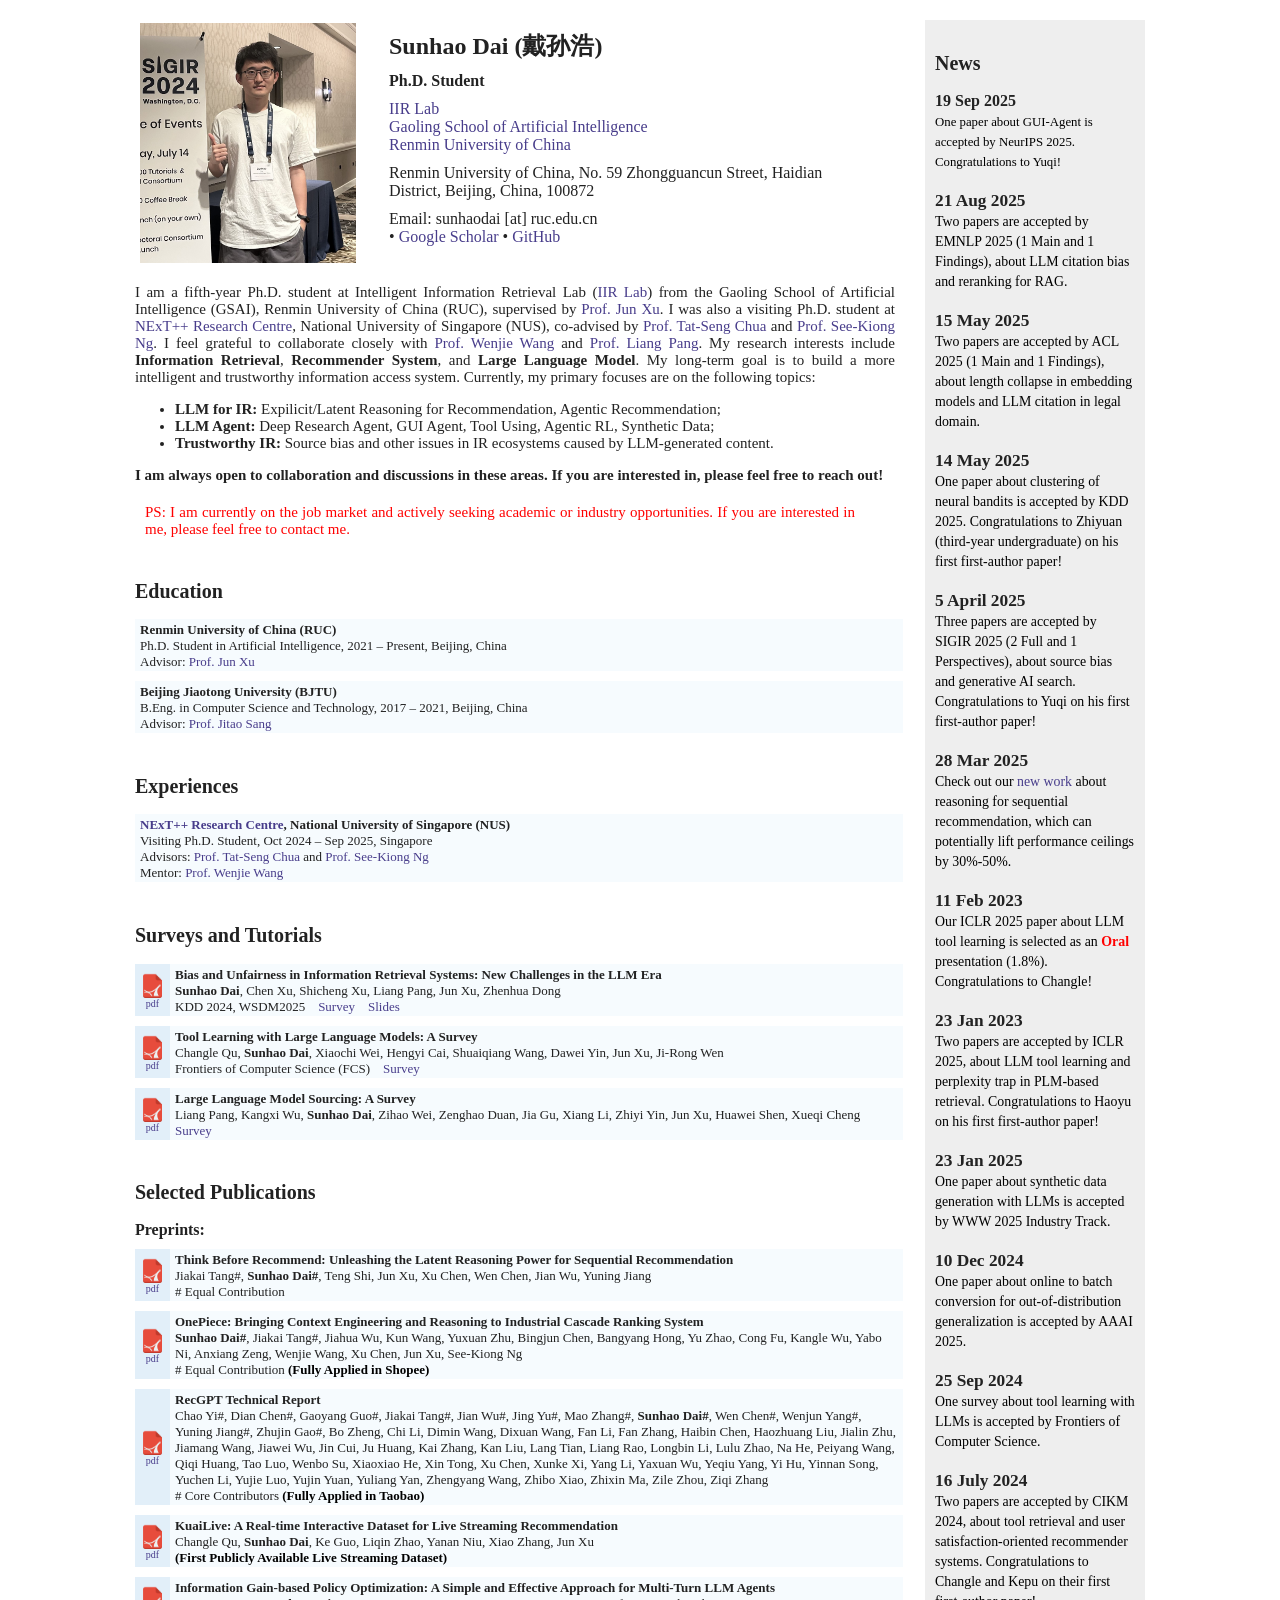
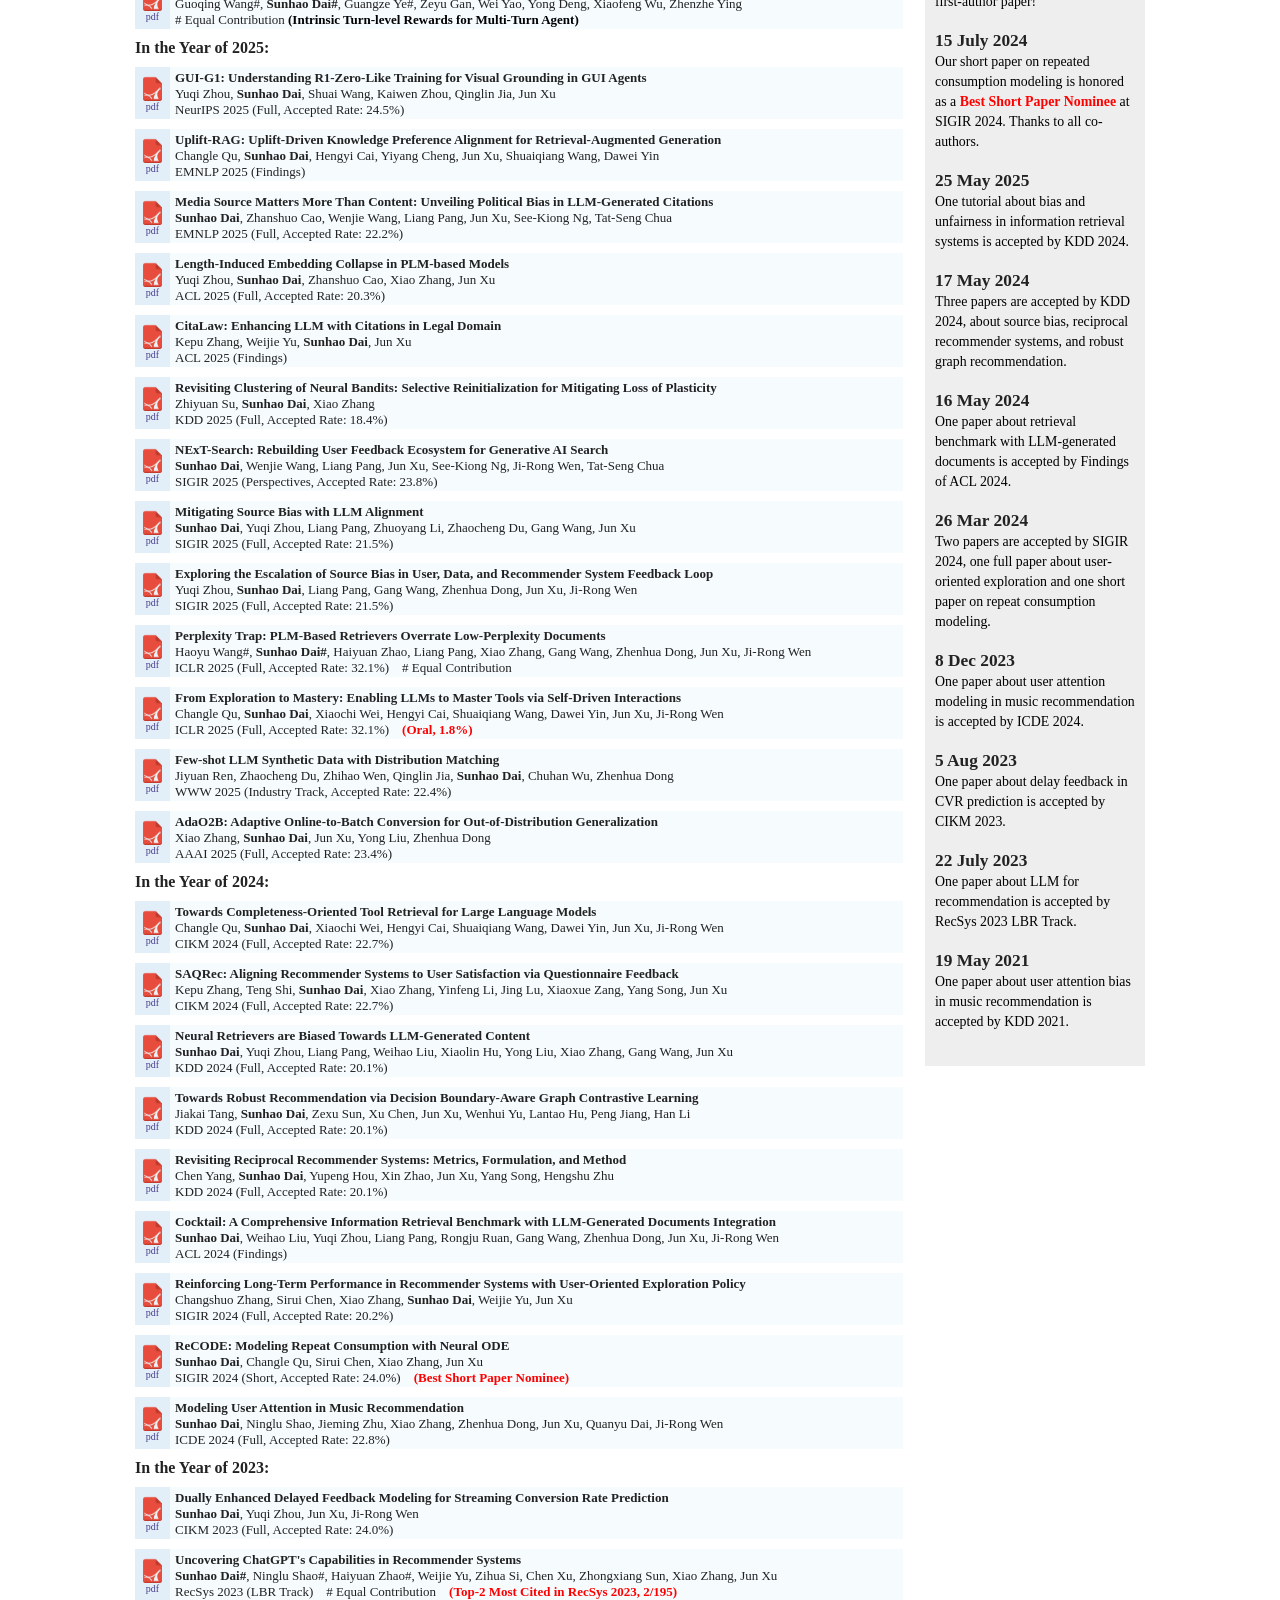
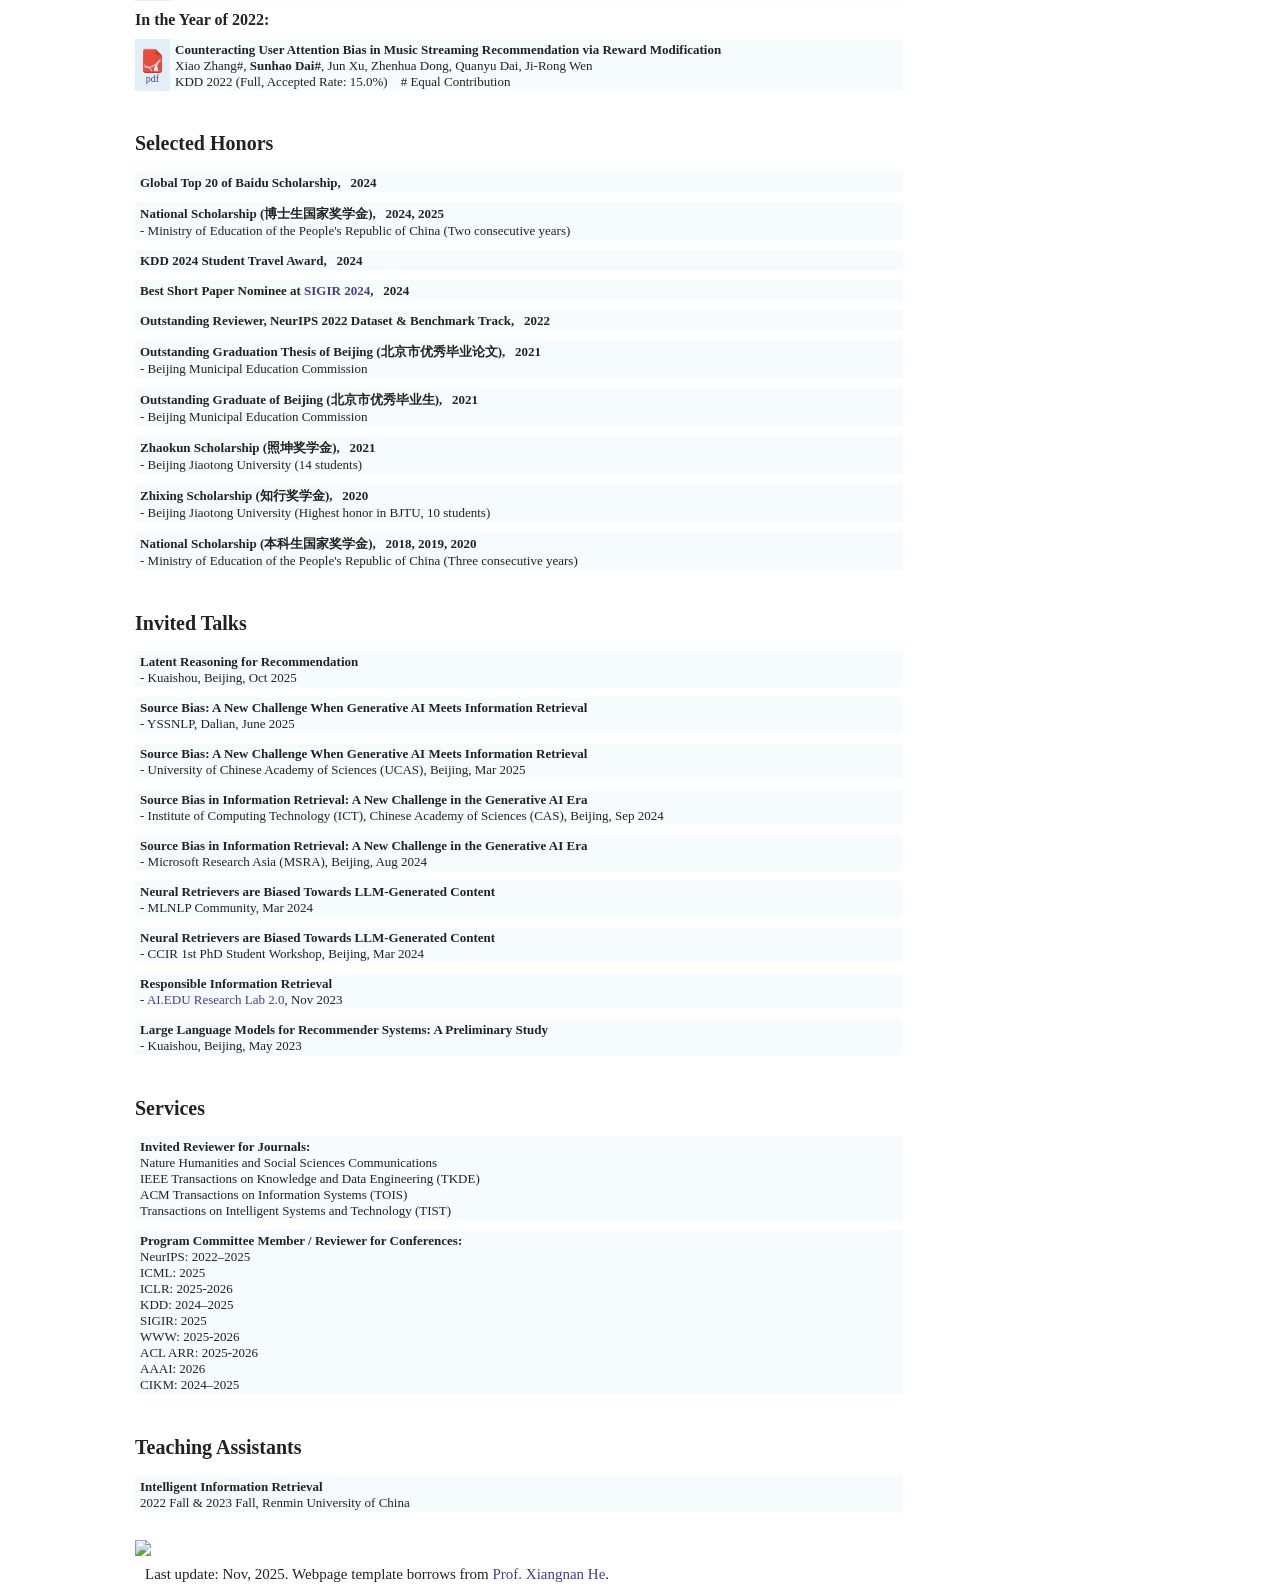
==== commit 6ee08f7f: "Update index.html" ====
--- a/index.html
+++ b/index.html
@@ -27,6 +27,18 @@
 <div id="news">
     <h2>News</h2><br>
     <font size="3px">
+
+    <b>19 Sep 2025</b><br>
+    <span class="easylink">
+    One paper about GUI-Agent is accepted by NeurIPS 2025. Congratulations to Yuqi!
+    </span><br><br>
+    </font>
+
+    <b>21 Aug 2025</b><br>
+    <span class="easylink">
+    Two papers are accepted by EMNLP 2025 (1 Main and 1 Findings), about LLM citation bias and reranking for RAG.
+    </span><br><br>
+    </font>
 
     <b>15 May 2025</b><br>
     <span class="easylink">
@@ -177,18 +189,24 @@
 </tbody></table>
 
 <div style="margin-top:20px; text-align:justify;">
-I am a fourth-year Ph.D. student at Intelligent Information Retrieval Lab (<a href="https://ruc-iir-lab.github.io/", target="_blank">IIR Lab</a>) from the Gaoling School of Artificial Intelligence (GSAI), Renmin University of China (RUC), supervised by <a href="https://gsai.ruc.edu.cn/~junxu" target="_blank">Prof. Jun Xu</a>. 
-
-From October 2024, I become a visiting Ph.D. student at <a href="http://www.nextcenter.org/" target="_blank">NExT++ Research Centre</a>, 
+I am a fifth-year Ph.D. student at Intelligent Information Retrieval Lab (<a href="https://ruc-iir-lab.github.io/", target="_blank">IIR Lab</a>) from the Gaoling School of Artificial Intelligence (GSAI), Renmin University of China (RUC), supervised by <a href="https://gsai.ruc.edu.cn/~junxu" target="_blank">Prof. Jun Xu</a>. 
+
+I was also a visiting Ph.D. student at <a href="http://www.nextcenter.org/" target="_blank">NExT++ Research Centre</a>, 
 National University of Singapore (NUS), co-advised by <a href="https://www.chuatatseng.com/" target="_blank">Prof. Tat-Seng Chua</a> and <a href="https://www.comp.nus.edu.sg/~ngsk/" target="_blank">Prof. See-Kiong Ng</a>. 
 I feel grateful to collaborate closely with <a href="https://wenjiewwj.github.io/" target="_blank">Prof. Wenjie Wang</a> and <a href="https://pl8787.github.io/" target="_blank">Prof. Liang Pang</a>.
 
-My research interests include <b>Information Retrieval</b>, <b>Recommender System</b>, and <b>Large Language Model</b>, particularly on bias-related challenges in these scenarios. My long-term goal is to build a trustworthy and responsible information access system. Currently, my primary focus is on leveraging the reasoning capabilities of LLMs to enhance search and recommendation tasks, while addressing the trustworthiness issues associated with LLM-generated content. <b>I am always open to collaboration and discussions in these areas. If you are interested in, please feel free to reach out!</b>
+My research interests include <b>Information Retrieval</b>, <b>Recommender System</b>, and <b>Large Language Model</b>. My long-term goal is to build a more intelligent and trustworthy information access system. Currently, my primary focuses are on the following topics:
+<ul>
+  <li><b>LLM for IR:</b> Expilicit/Latent Reasoning for Recommendation, Agentic Recommendation;</li>
+  <li><b>LLM Agent:</b> Deep Research Agent, GUI Agent, Tool Using, Agentic RL, Synthetic Data;</li>
+  <li><b>Trustworthy IR:</b> Source bias and other issues in IR ecosystems caused by LLM-generated content. </li>
+</ul>
+<b>I am always open to collaboration and discussions in these areas. If you are interested in, please feel free to reach out!</b>
 </div>
 <!-- =======================================================================!-->
 
 <div style="margin-top:20px; text-align:justify;">
-    <p><font color='red'>PS: I am currently on the job market (expected to graduate in June 2026) and actively seeking academic or industry opportunities. If you are interested in me, please feel free to contact me.</font></p>
+    <p><font color='red'>PS: I am currently on the job market and actively seeking academic or industry opportunities. If you are interested in me, please feel free to contact me.</font></p>
 </div>
 
 
@@ -238,7 +256,7 @@
       <td>
         <span class="title"><a href="http://www.nextcenter.org/" target="_blank">NExT++ Research Centre</a>, 
         National University of Singapore (NUS)</span> <br>
-        Visiting&nbsp;Ph.D.&nbsp;Student, Oct&nbsp;2024&nbsp;–&nbsp;Present, Singapore <br>
+        Visiting&nbsp;Ph.D.&nbsp;Student, Oct&nbsp;2024&nbsp;–&nbsp;Sep&nbsp;2025, Singapore <br>
         Advisors: <a href="https://www.chuatatseng.com/" target="_blank">Prof.&nbsp;Tat-Seng&nbsp;Chua</a> and
                   <a href="https://www.comp.nus.edu.sg/~ngsk/" target="_blank">Prof.&nbsp;See-Kiong&nbsp;Ng</a> <br>
         Mentor: <a href="https://wenjiewwj.github.io/" target="_blank">Prof.&nbsp;Wenjie&nbsp;Wang</a>
@@ -273,6 +291,14 @@
 </tr></tbody></table>
 
 
+<table><tbody><tr>
+  <td class="left"><a href="https://link.springer.com/article/10.1007/s11704-024-40678-2" target="_blank"><img src="./images/pdf.png" width="25" height="25"><br>pdf</a></td>
+  <td>
+    <span class="title">Large Language Model Sourcing: A Survey</span>
+    <br>Liang Pang, Kangxi Wu, <b>Sunhao Dai</b>, Zihao Wei, Zenghao Duan, Jia Gu, Xiang Li, Zhiyi Yin, Jun Xu, Huawei Shen, Xueqi Cheng
+    <br> <a href="https://arxiv.org/pdf/2510.10161" target="_blank">Survey</a>
+  </td>
+</tr></tbody></table>
 
 <!-- =======================================================================!-->
 
@@ -296,41 +322,99 @@
   </td>
 </tr></tbody></table>
 
-<!-- <table><tbody><tr>
-  <td class="left"><a href="https://arxiv.org/abs/2503.03743" target="_blank"><img src="./images/pdf.png" width="25" height="25"><br>pdf</a>
-</td>
-  <td>
-    <span class="title">CHOP: Mobile Operating Assistant with Constrained High-frequency Optimized Subtask Planning</span>
-    <br>Yuqi Zhou, Shuai Wang, <b>Sunhao Dai</b>, Qinglin Jia, Zhaocheng Du, Zhenhua Dong, Jun Xu
-  </td>
-</tr></tbody></table> -->
-
-
-<table><tbody><tr>
-  <td class="left"><a href="https://arxiv.org/abs/2505.15810" target="_blank"><img src="./images/pdf.png" width="25" height="25"><br>pdf</a></td>
-  <td>
-    <span class="title">GUI-G1: Understanding R1-Zero-Like Training for Visual Grounding in GUI Agents</span>
-    <br>Yuqi Zhou, <b>Sunhao Dai</b>, Shuai Wang, Kaiwen Zhou, Qinglin Jia, Jun Xu
-  </td>
-</tr></tbody></table>
-
+<table><tbody><tr>
+  <td class="left"><a href="https://arxiv.org/abs/2509.18091" target="_blank"><img src="./images/pdf.png" width="25" height="25"><br>pdf</a></td>
+  <td>
+    <span class="title">OnePiece: Bringing Context Engineering and Reasoning to Industrial Cascade Ranking System
+    </span>
+    <br><b>Sunhao Dai#</b>, Jiakai Tang#, Jiahua Wu, Kun Wang, Yuxuan Zhu, Bingjun Chen, Bangyang Hong, Yu Zhao, Cong Fu, Kangle Wu, Yabo Ni, Anxiang Zeng, Wenjie Wang, Xu Chen, Jun Xu, See-Kiong Ng
+    <br># Equal Contribution <b><font color="black">(Fully Applied in Shopee)</font></b>
+  </td>
+</tr></tbody></table>
+
+<table><tbody><tr>
+  <td class="left"><a href="https://arxiv.org/abs/2507.22879" target="_blank"><img src="./images/pdf.png" width="25" height="25"><br>pdf</a></td>
+  <td>
+    <span class="title">RecGPT Technical Report
+    </span>
+    <br>Chao Yi#, Dian Chen#, Gaoyang Guo#, Jiakai Tang#, Jian Wu#, Jing Yu#, Mao Zhang#, <b>Sunhao Dai#</b>, Wen Chen#, Wenjun Yang#, Yuning Jiang#, Zhujin Gao#, Bo Zheng, Chi Li, Dimin Wang, Dixuan Wang, Fan Li, Fan Zhang, Haibin Chen, Haozhuang Liu, Jialin Zhu, Jiamang Wang, Jiawei Wu, Jin Cui, Ju Huang, Kai Zhang, Kan Liu, Lang Tian, Liang Rao, Longbin Li, Lulu Zhao, Na He, Peiyang Wang, Qiqi Huang, Tao Luo, Wenbo Su, Xiaoxiao He, Xin Tong, Xu Chen, Xunke Xi, Yang Li, Yaxuan Wu, Yeqiu Yang, Yi Hu, Yinnan Song, Yuchen Li, Yujie Luo, Yujin Yuan, Yuliang Yan, Zhengyang Wang, Zhibo Xiao, Zhixin Ma, Zile Zhou, Ziqi Zhang
+    <br># Core Contributors <b><font color="black">(Fully Applied in Taobao)</font></b>
+  </td>
+</tr></tbody></table>
+
+
+<table><tbody><tr>
+  <td class="left"><a href="https://arxiv.org/abs/2508.05633?" target="_blank"><img src="./images/pdf.png" width="25" height="25"><br>pdf</a></td>
+  <td>
+    <span class="title">KuaiLive: A Real-time Interactive Dataset for Live Streaming Recommendation
+    </span>
+    <br>Changle Qu, <b>Sunhao Dai</b>, Ke Guo, Liqin Zhao, Yanan Niu, Xiao Zhang, Jun Xu
+    <br><b><font color="black">(First Publicly Available Live Streaming Dataset)</font></b>
+  </td>
+</tr></tbody></table>
+
+
+<table><tbody><tr>
+  <td class="left"><a href="https://arxiv.org/abs/2510.14967" target="_blank"><img src="./images/pdf.png" width="25" height="25"><br>pdf</a></td>
+  <td>
+    <span class="title">Information Gain-based Policy Optimization: A Simple and Effective Approach for Multi-Turn LLM Agents
+
+    </span>
+    <br>Guoqing Wang#, <b>Sunhao Dai#</b>, Guangze Ye#, Zeyu Gan, Wei Yao, Yong Deng, Xiaofeng Wu, Zhenzhe Ying
+    <br># Equal Contribution <b><font color="black">(Intrinsic Turn-level Rewards for Multi-Turn Agent)</font></b>
+  </td>
+</tr></tbody></table>
 
 <!-- =========================  2025  ========================= -->
 <!-- <b> In the Year of 2025: </b> </br></br> -->
 <h3>In the Year of 2025:</h3>
 
-<table><tbody><tr>
-  <td class="left"><a href="https://arxiv.org/abs/2410.24200" target="_blank"><img src="./images/pdf.png" width="25" height="25"><br>pdf</a>
+
+<table><tbody><tr>
+  <td class="left"><a href="https://arxiv.org/abs/2505.15810" target="_blank"><img src="./images/pdf.png" width="25" height="25"><br>pdf</a></td>
+  <td>
+    <span class="title">GUI-G1: Understanding R1-Zero-Like Training for Visual Grounding in GUI Agents</span>
+    <br>Yuqi Zhou, <b>Sunhao Dai</b>, Shuai Wang, Kaiwen Zhou, Qinglin Jia, Jun Xu
+    <br>NeurIPS 2025 (Full, Accepted Rate: 24.5%)
+  </td>
+</tr></tbody></table>
+
+
+
+<table><tbody><tr>
+  <td class="left"><a href="https://aclanthology.org/2025.findings-emnlp.511/" target="_blank"><img src="./images/pdf.png" width="25" height="25"><br>pdf</a>
+</td>
+  <td>
+    <span class="title">Uplift-RAG: Uplift-Driven Knowledge Preference Alignment for Retrieval-Augmented Generation</span>
+    <br>Changle Qu, <b>Sunhao Dai</b>, Hengyi Cai, Yiyang Cheng, Jun Xu, Shuaiqiang Wang, Dawei Yin
+    <br>EMNLP 2025 (Findings)
+  </td>
+</tr></tbody></table>
+
+
+<table><tbody><tr>
+  <td class="left"><a href="https://aclanthology.org/2025.emnlp-main.872/" target="_blank"><img src="./images/pdf.png" width="25" height="25"><br>pdf</a>
+</td>
+  <td>
+    <span class="title">Media Source Matters More Than Content: Unveiling Political Bias in LLM-Generated Citations</span>
+    <br><b>Sunhao Dai</b>, Zhanshuo Cao, Wenjie Wang, Liang Pang, Jun Xu, See-Kiong Ng, Tat-Seng Chua
+    <br>EMNLP 2025 (Full, Accepted Rate: 22.2%)
+  </td>
+</tr></tbody></table>
+
+
+<table><tbody><tr>
+  <td class="left"><a href="https://aclanthology.org/2025.acl-long.1396/" target="_blank"><img src="./images/pdf.png" width="25" height="25"><br>pdf</a>
 </td>
   <td>
     <span class="title">Length-Induced Embedding Collapse in PLM-based Models</span>
     <br>Yuqi Zhou, <b>Sunhao Dai</b>, Zhanshuo Cao, Xiao Zhang, Jun Xu
-    <br>ACL 2025 (Full)
-  </td>
-</tr></tbody></table>
-
-<table><tbody><tr>
-  <td class="left"><a href="https://arxiv.org/abs/2412.14556" target="_blank"><img src="./images/pdf.png" width="25" height="25"><br>pdf</a>
+    <br>ACL 2025 (Full, Accepted Rate: 20.3%)
+  </td>
+</tr></tbody></table>
+
+<table><tbody><tr>
+  <td class="left"><a href="https://aclanthology.org/2025.findings-acl.583/" target="_blank"><img src="./images/pdf.png" width="25" height="25"><br>pdf</a>
   </td>
     <td>
     <span class="title">CitaLaw: Enhancing LLM with Citations in Legal Domain</span>
@@ -340,7 +424,7 @@
 </tr></tbody></table>
 
 <table><tbody><tr>
-<td class="left"><a href="" target="_blank"><img src="./images/pdf.png" width="25" height="25"><br>pdf</a>
+<td class="left"><a href="https://dl.acm.org/doi/10.1145/3711896.3737105" target="_blank"><img src="./images/pdf.png" width="25" height="25"><br>pdf</a>
 </td>
   <td>
   <span class="title">Revisiting Clustering of Neural Bandits: Selective Reinitialization for Mitigating Loss of Plasticity</span>
@@ -350,7 +434,7 @@
 </tr></tbody></table>
 
 <table><tbody><tr>
-  <td class="left"><a href="http://arxiv.org/abs/2505.14680" target="_blank"><img src="./images/pdf.png" width="25" height="25"><br>pdf</a></td>
+  <td class="left"><a href="https://dl.acm.org/doi/10.1145/3726302.3730353" target="_blank"><img src="./images/pdf.png" width="25" height="25"><br>pdf</a></td>
   <td>
     <span class="title">NExT-Search: Rebuilding User Feedback Ecosystem for Generative AI Search</span>
     <br><b>Sunhao Dai</b>, Wenjie Wang, Liang Pang, Jun Xu, See-Kiong Ng, Ji-Rong Wen, Tat-Seng Chua
@@ -548,8 +632,8 @@
 </td></tr></tbody></table>
 
 <table><tbody><tr><td>
-  <span class="title">National Scholarship (国家奖学金), &nbsp;&nbsp;2024</span> &nbsp;&nbsp;<br>
-  - Ministry of Education of the People's Republic of China
+  <span class="title">National Scholarship (博士生国家奖学金), &nbsp;&nbsp;2024, 2025</span> &nbsp;&nbsp;<br>
+  - Ministry of Education of the People's Republic of China (Two consecutive years)
 </td></tr></tbody></table>
 
 <table><tbody><tr><td>
@@ -590,13 +674,25 @@
 </td></tr></tbody></table>
 
 <table><tbody><tr><td>
-  <span class="title">National Scholarship (国家奖学金), &nbsp;&nbsp;2018-2020</span> &nbsp;&nbsp;<br>
+  <span class="title">National Scholarship (本科生国家奖学金), &nbsp;&nbsp;2018, 2019, 2020</span> &nbsp;&nbsp;<br>
   - Ministry of Education of the People's Republic of China (Three consecutive years)
 </td></tr></tbody></table>
 
 
 
 <h2 style="CLEAR: both;">Invited&nbsp;Talks</h2>
+
+<table><tbody><tr><td>
+  <span class="title">Latent Reasoning for Recommendation</span>&nbsp;&nbsp;
+  <br> - Kuaishou, Beijing, Oct&nbsp;2025
+</td></tr></tbody></table>
+
+
+<table><tbody><tr><td>
+  <span class="title">Source Bias: A New Challenge When Generative AI Meets Information Retrieval</span>&nbsp;&nbsp;
+  <br> - YSSNLP, Dalian, June&nbsp;2025
+</td></tr></tbody></table>
+
 
 <table><tbody><tr><td>
   <span class="title">Source Bias: A New Challenge When Generative AI Meets Information Retrieval</span>&nbsp;&nbsp;
@@ -691,11 +787,12 @@
       <span class="title">Program&nbsp;Committee&nbsp;Member&nbsp;/&nbsp;Reviewer&nbsp;for Conferences:</span><br>
       NeurIPS: 2022–2025<br>
       ICML: 2025<br>
-      ICLR: 2025<br>
+      ICLR: 2025-2026<br>
       KDD: 2024–2025<br>
       SIGIR: 2025<br>
-      WWW: 2025<br>
-      ACL ARR: 2025<br>
+      WWW: 2025-2026<br>
+      ACL ARR: 2025-2026<br>
+      AAAI: 2026<br>
       CIKM: 2024–2025<br>
     </td></tr>
   </tbody>
@@ -730,7 +827,7 @@
 
 <br>
 <a href="https://clustrmaps.com/site/1c63p"  title="ClustrMaps"><img src="//www.clustrmaps.com/map_v2.png?d=hJNorlVjQOA4i5BBoAPvUaFlaQypX4Se2dFhMuYRUBs&cl=ffffff" /></a>
-<p>Last update: May, 2025. Webpage template borrows from <a href="http://staff.ustc.edu.cn/~hexn/">Prof. Xiangnan He</a>.</p>
+<p>Last update: Nov, 2025. Webpage template borrows from <a href="http://staff.ustc.edu.cn/~hexn/">Prof. Xiangnan He</a>.</p>
 <!-- <script type="text/javascript" src="files/fly.js"></script>
  -->
 </div>
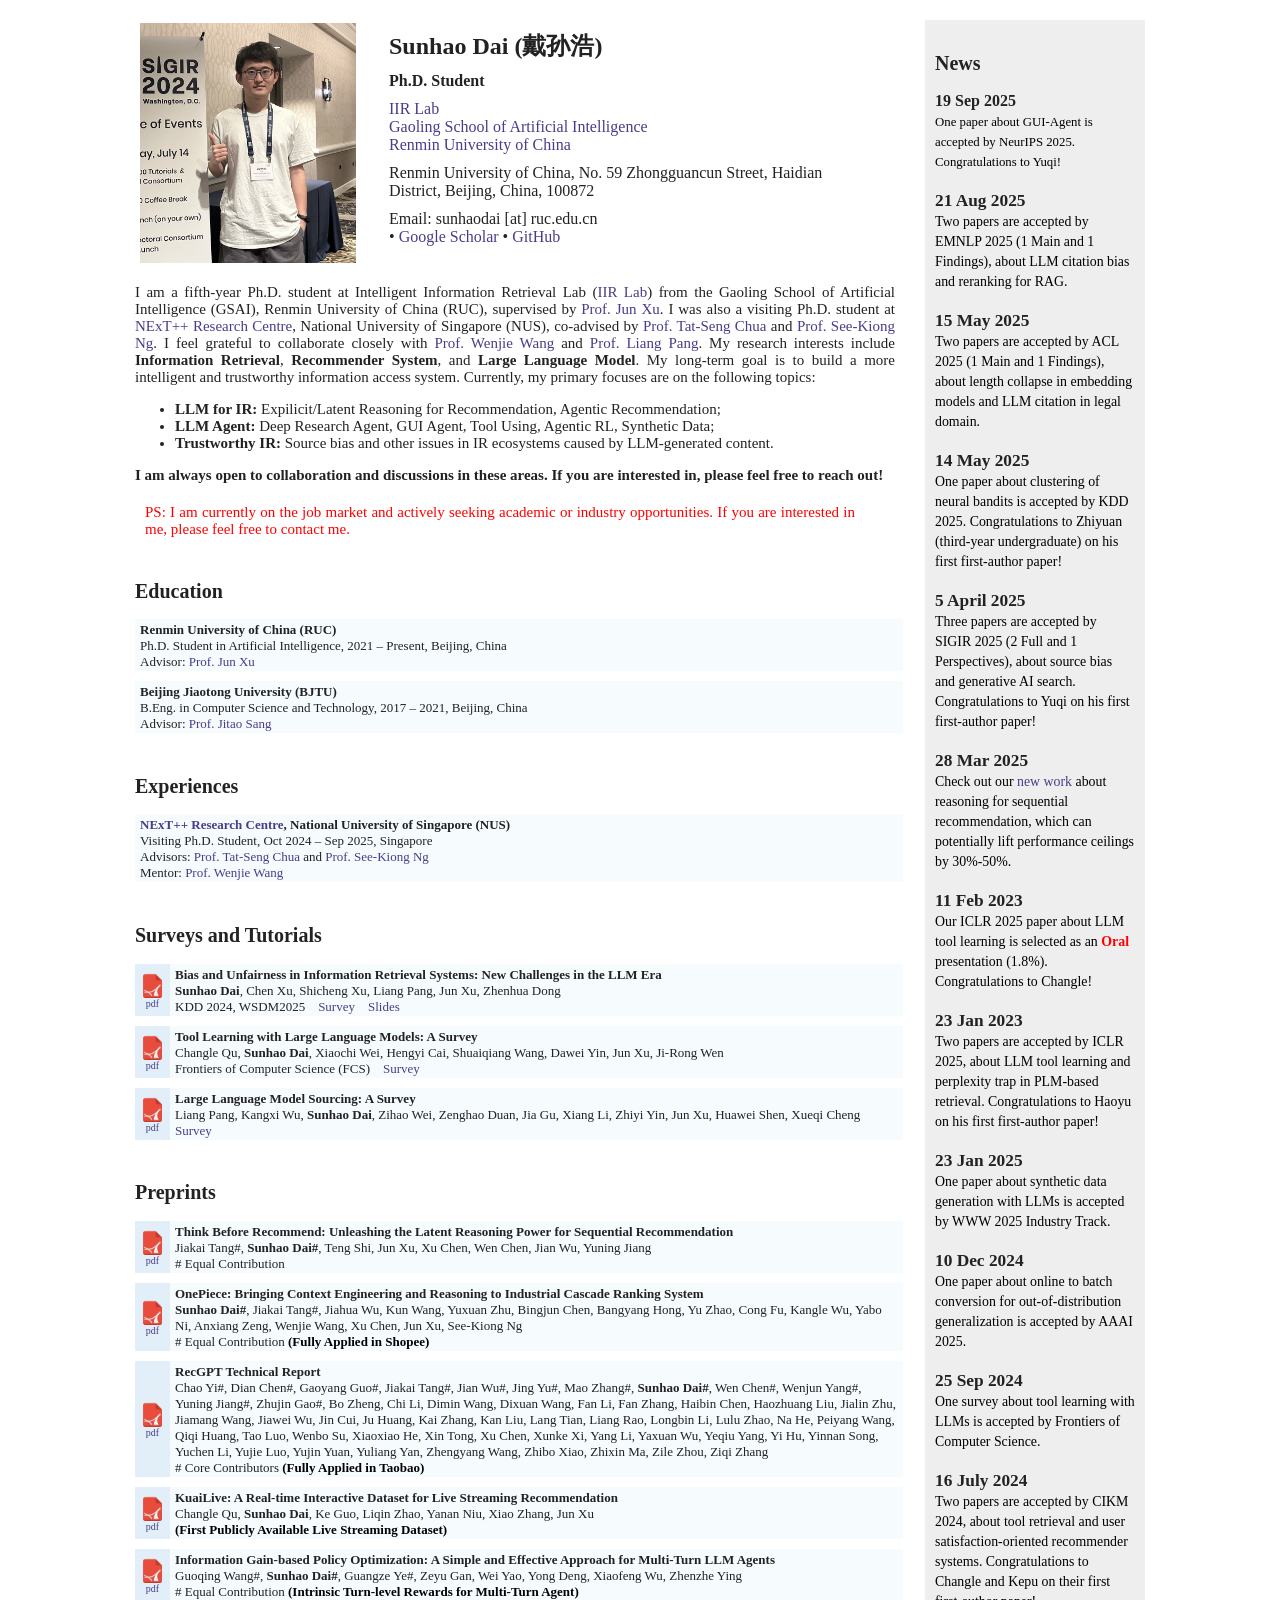
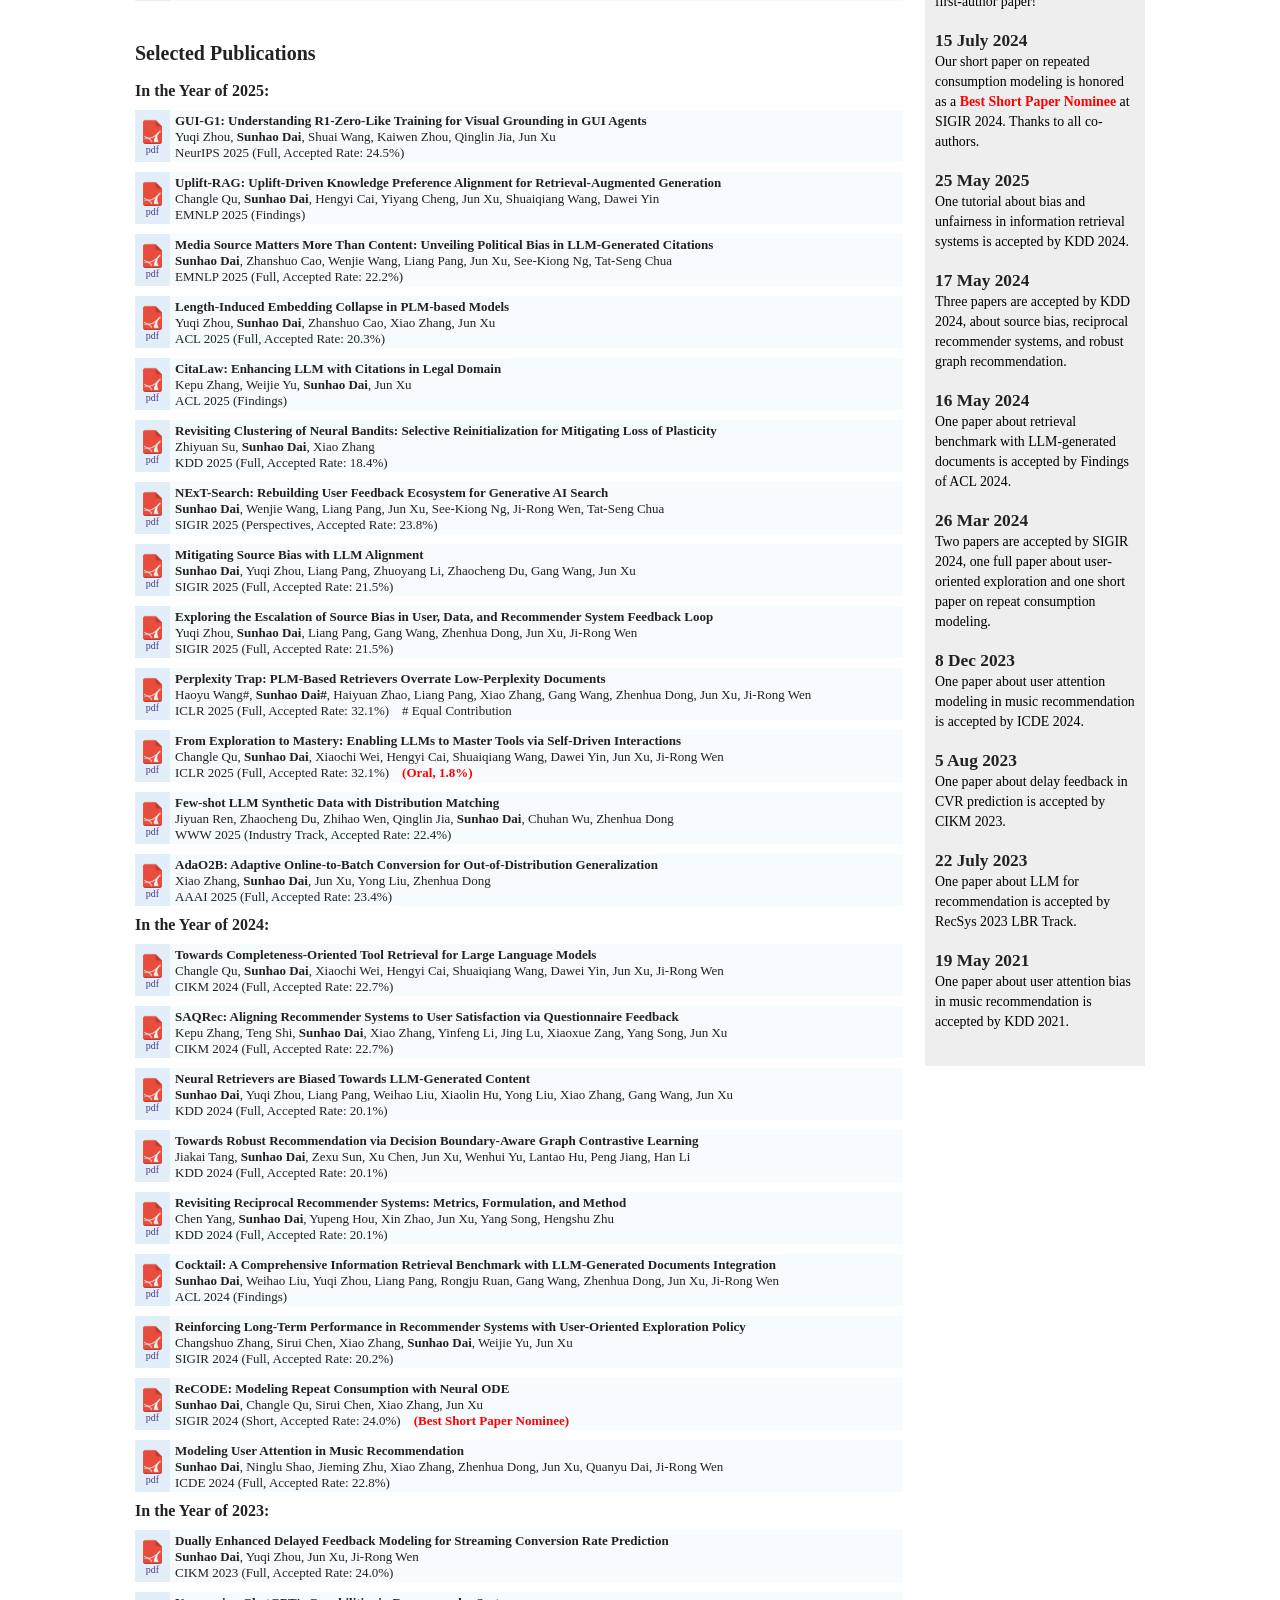
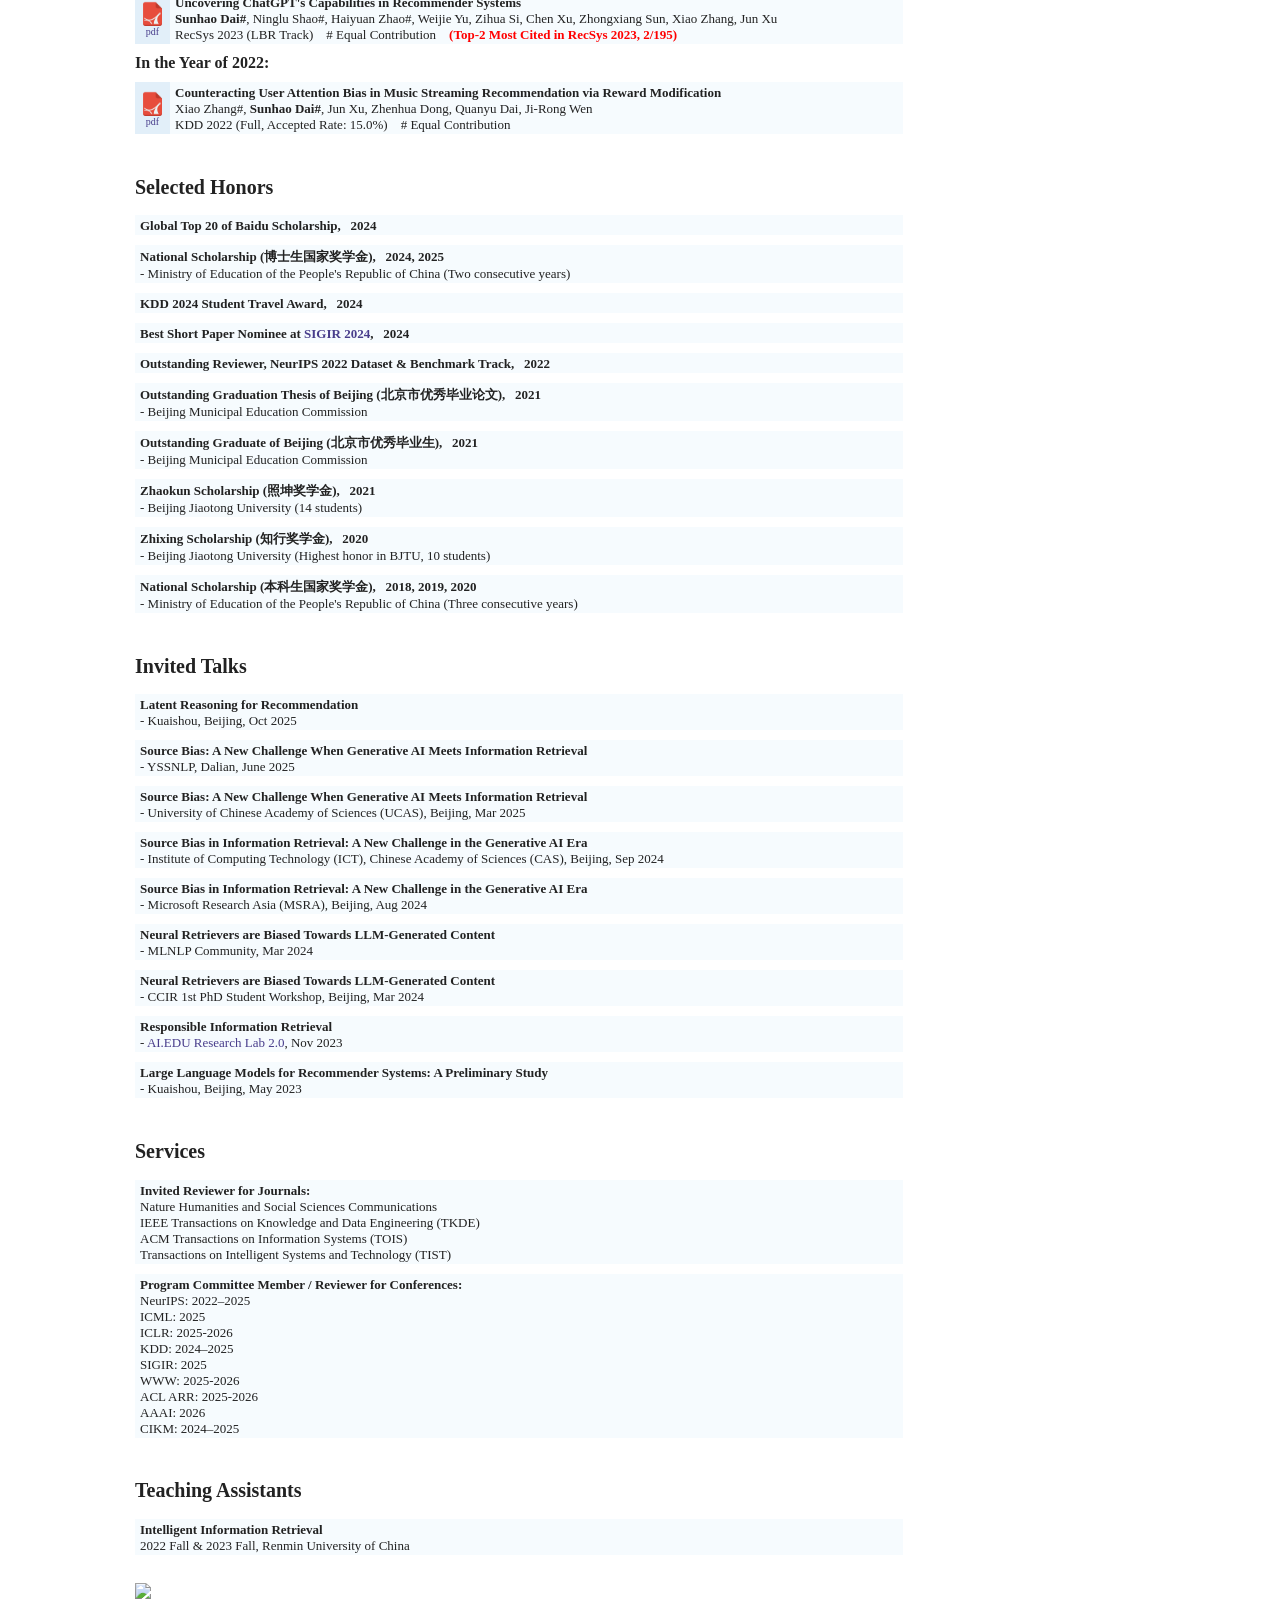
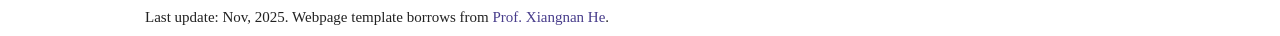
==== commit 3e99ed9c: "Update index.html" ====
--- a/index.html
+++ b/index.html
@@ -300,18 +300,10 @@
   </td>
 </tr></tbody></table>
 
-<!-- =======================================================================!-->
-
-
-<div id="papers">
-<h2 style="CLEAR: both;">
-  Selected Publications
-  <!-- <a href="https://scholar.google.com.hk/citations?user=lXO-uZMAAAAJ&hl=en" target="_blank">Google&nbsp;Scholar</a> -->
-</h2> <br>
 
 <!-- =========================  Preprints  ========================= -->
 <!-- <b> Preprints: </b> <br><br> -->
-<h3>Preprints:</h3>
+<h2 style="CLEAR: both;">Preprints</h2>
 
 <table><tbody><tr>
   <td class="left"><a href="https://arxiv.org/abs/2503.22675" target="_blank"><img src="./images/pdf.png" width="25" height="25"><br>pdf</a></td>
@@ -364,6 +356,16 @@
     <br># Equal Contribution <b><font color="black">(Intrinsic Turn-level Rewards for Multi-Turn Agent)</font></b>
   </td>
 </tr></tbody></table>
+
+
+<!-- =======================================================================!-->
+
+
+<div id="papers">
+  <h2 style="CLEAR: both;">
+    Selected Publications
+    <!-- <a href="https://scholar.google.com.hk/citations?user=lXO-uZMAAAAJ&hl=en" target="_blank">Google&nbsp;Scholar</a> -->
+  </h2> <br>
 
 <!-- =========================  2025  ========================= -->
 <!-- <b> In the Year of 2025: </b> </br></br> -->
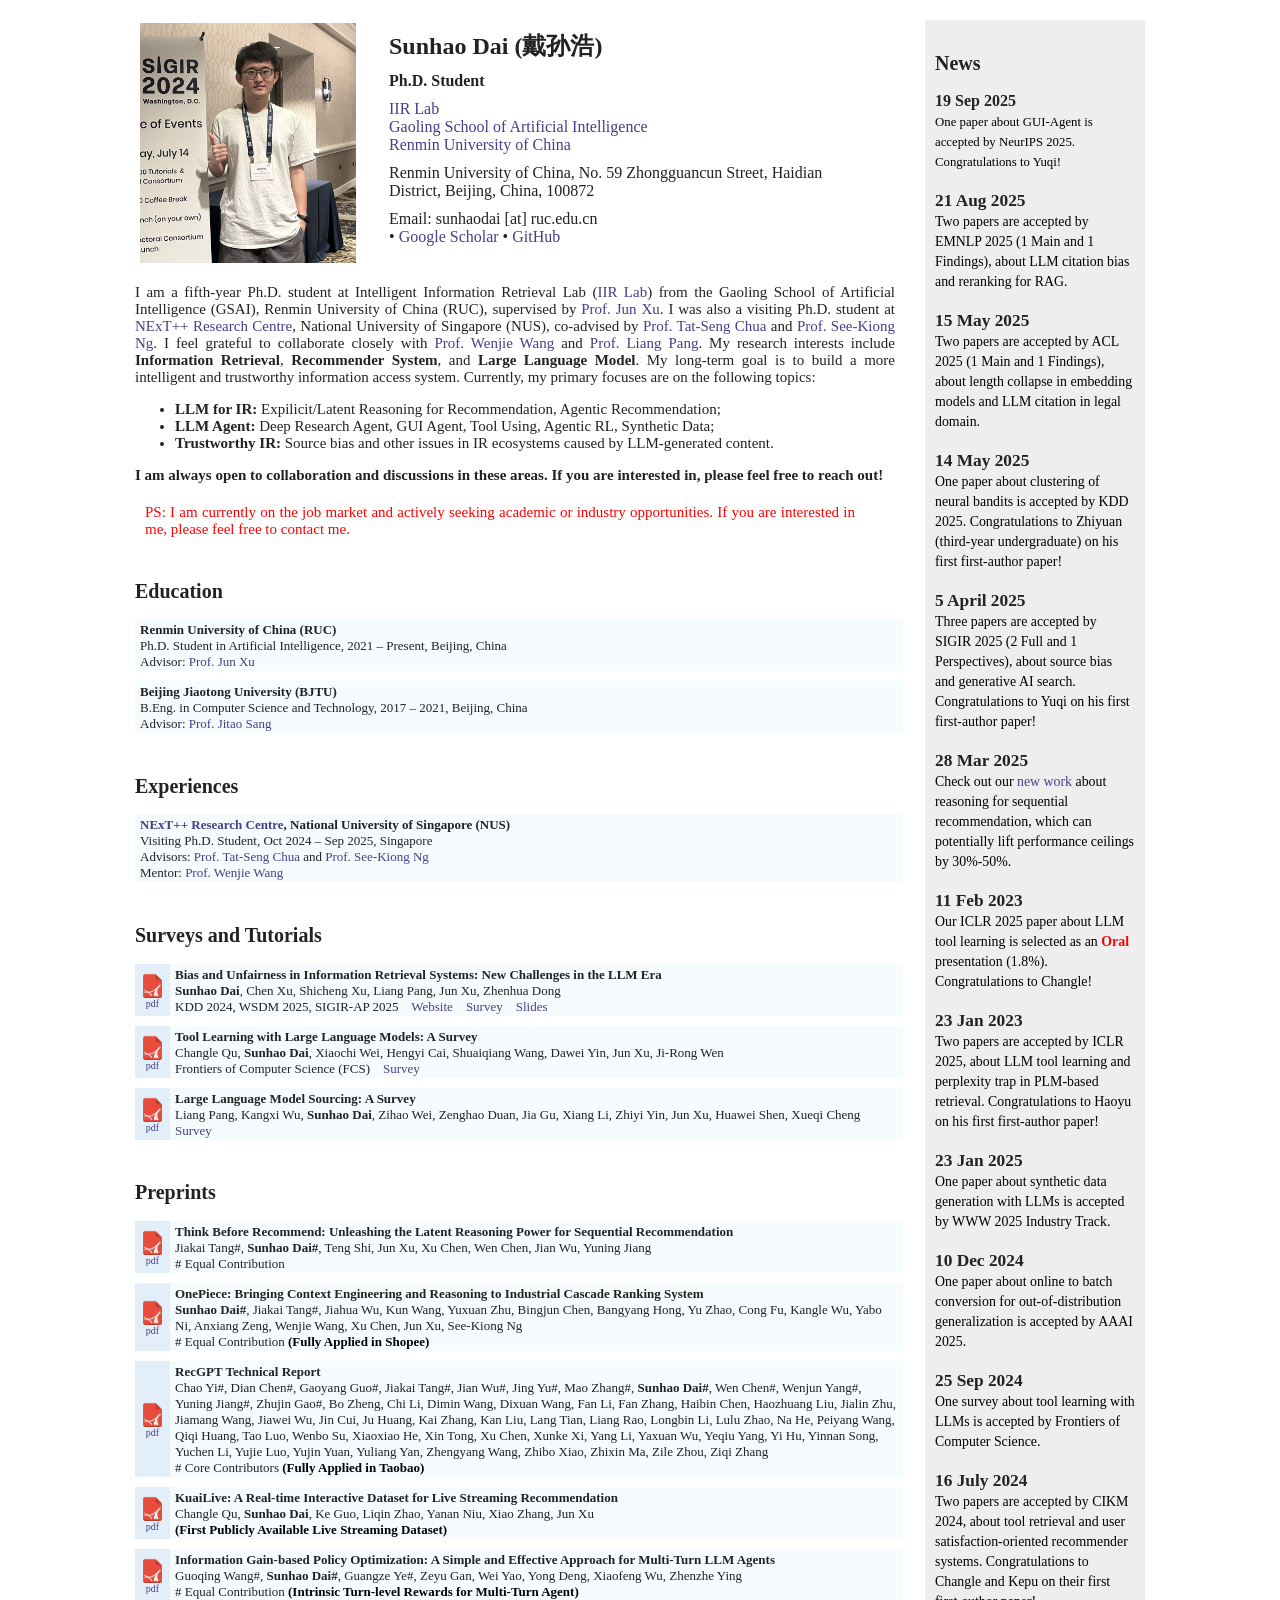
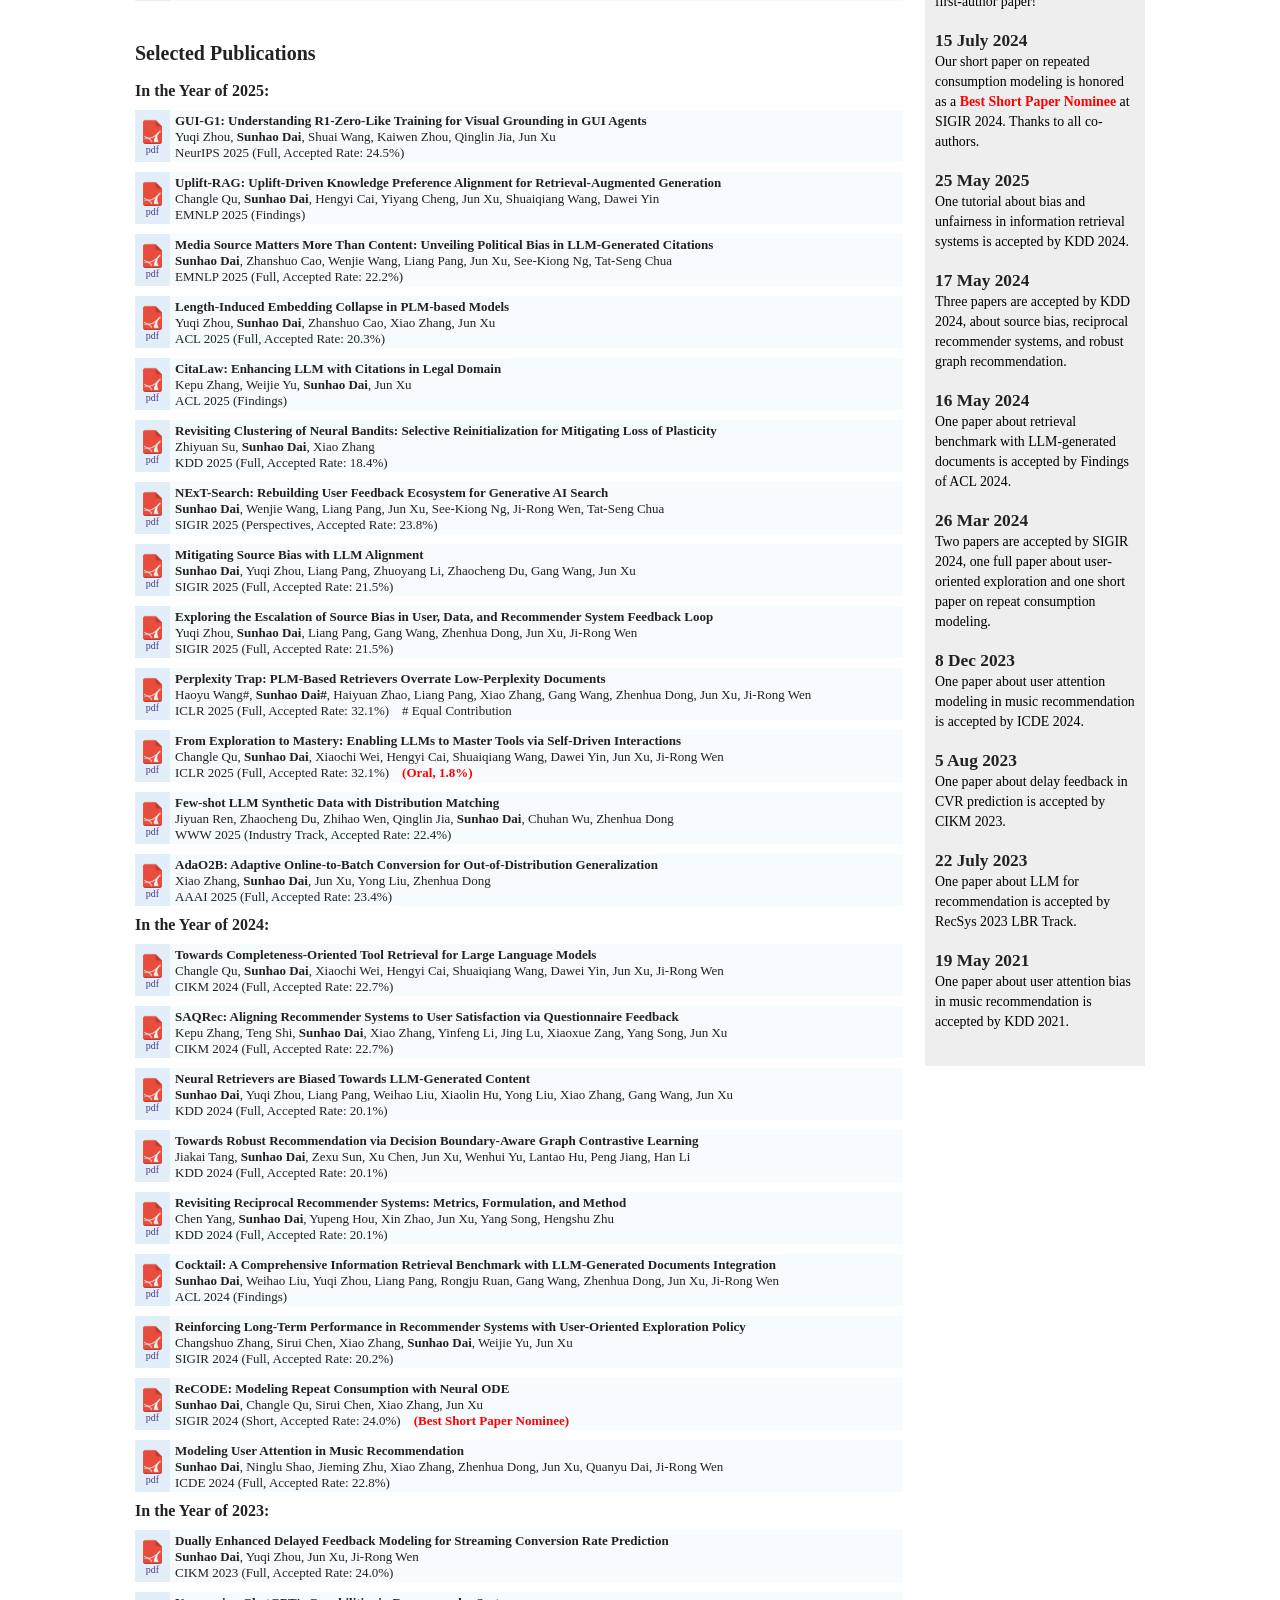
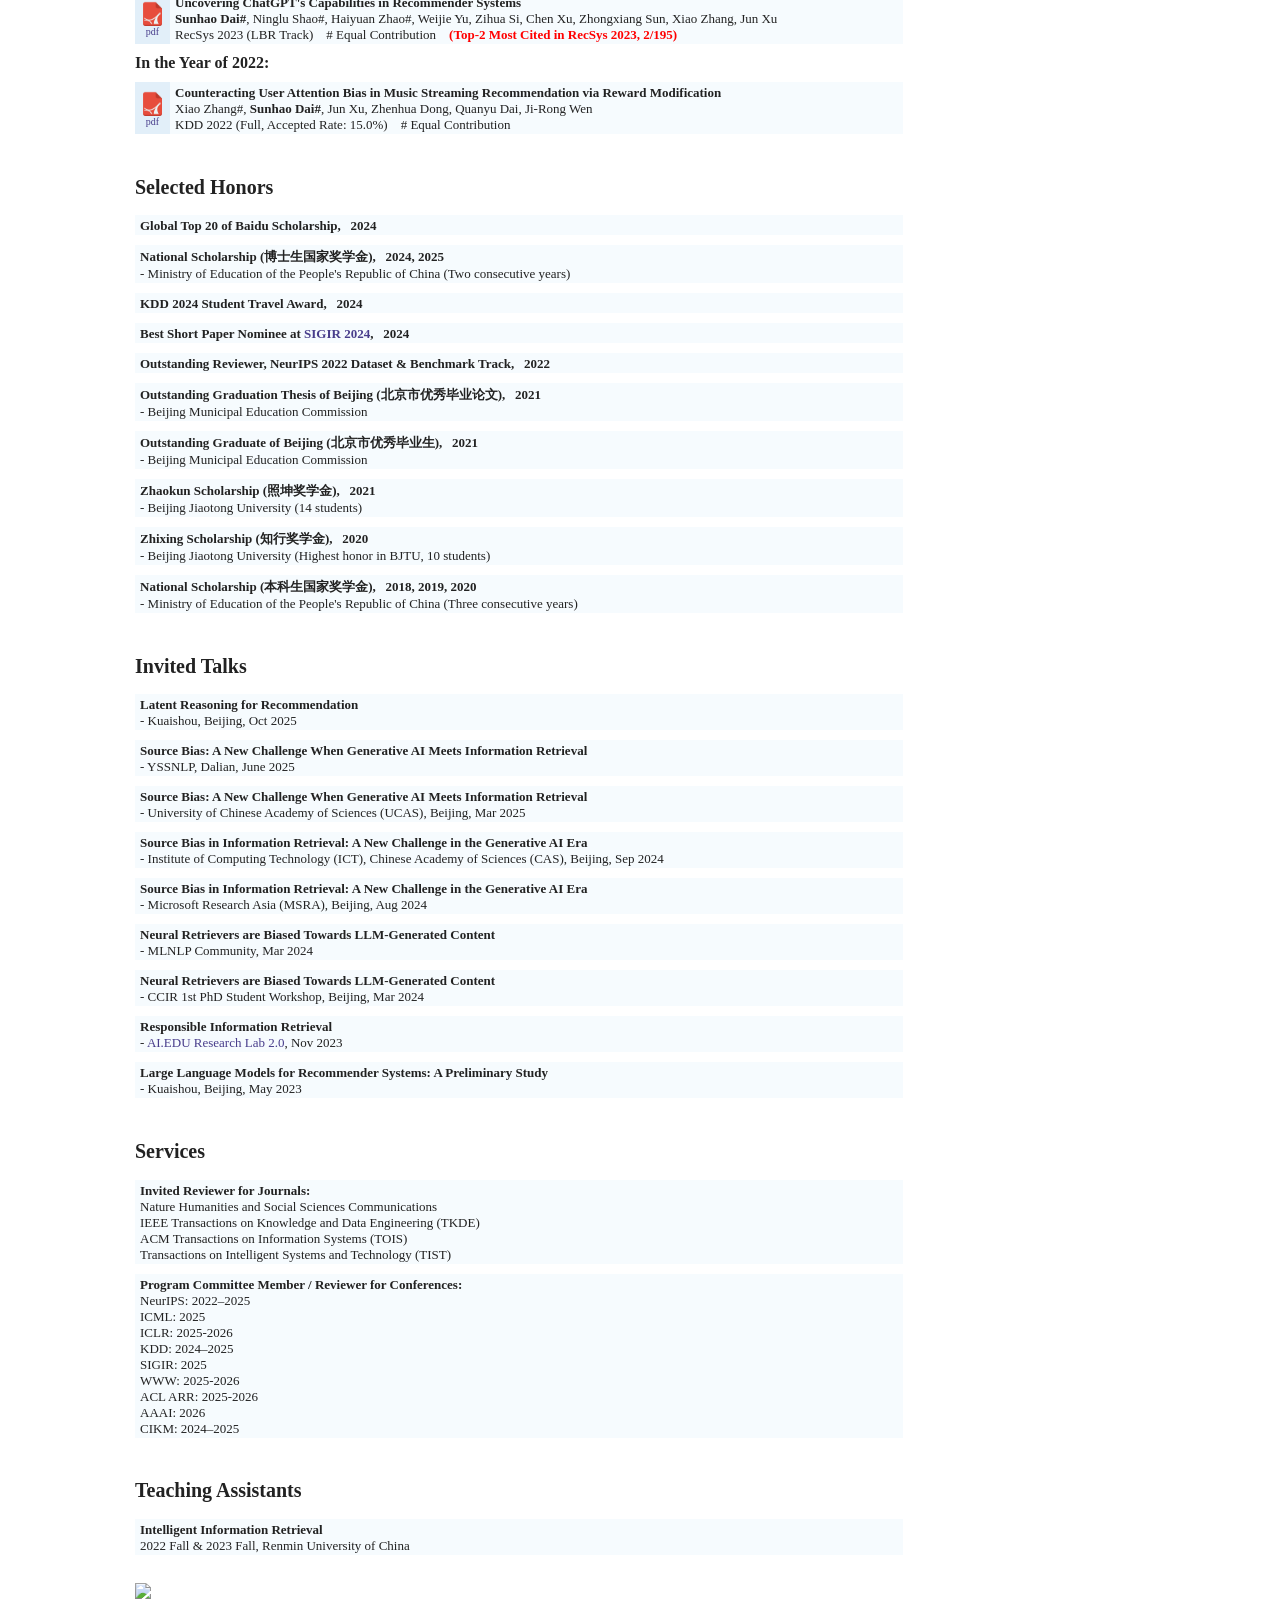
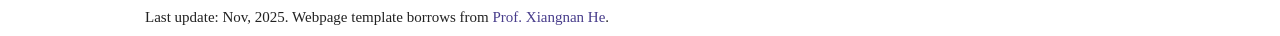
==== commit 8d04e6d4: "Update index.html" ====
--- a/index.html
+++ b/index.html
@@ -277,7 +277,7 @@
   <td>
     <span class="title">Bias and Unfairness in Information Retrieval Systems: New Challenges in the LLM Era</span> 
     <br><b>Sunhao Dai</b>, Chen Xu, Shicheng Xu, Liang Pang, Jun Xu, Zhenhua Dong
-    <br> KDD 2024, WSDM2025 &nbsp;&nbsp; <a href="https://llm-ir-bias-fairness.github.io/assets/files/survey.pdf" target="_blank">Survey</a> &nbsp;&nbsp; <a href="https://llm-ir-bias-fairness.github.io/assets/files/slides.pdf" target="_blank">Slides</a>
+    <br> KDD 2024, WSDM 2025, SIGIR-AP 2025 &nbsp;&nbsp; <a href="https://llm-ir-bias-fairness.github.io/" target="_blank">Website</a> &nbsp;&nbsp; <a href="https://llm-ir-bias-fairness.github.io/assets/files/survey.pdf" target="_blank">Survey</a> &nbsp;&nbsp; <a href="https://llm-ir-bias-fairness.github.io/assets/files/slides.pdf" target="_blank">Slides</a>
   </td>
 </tr></tbody></table>
 
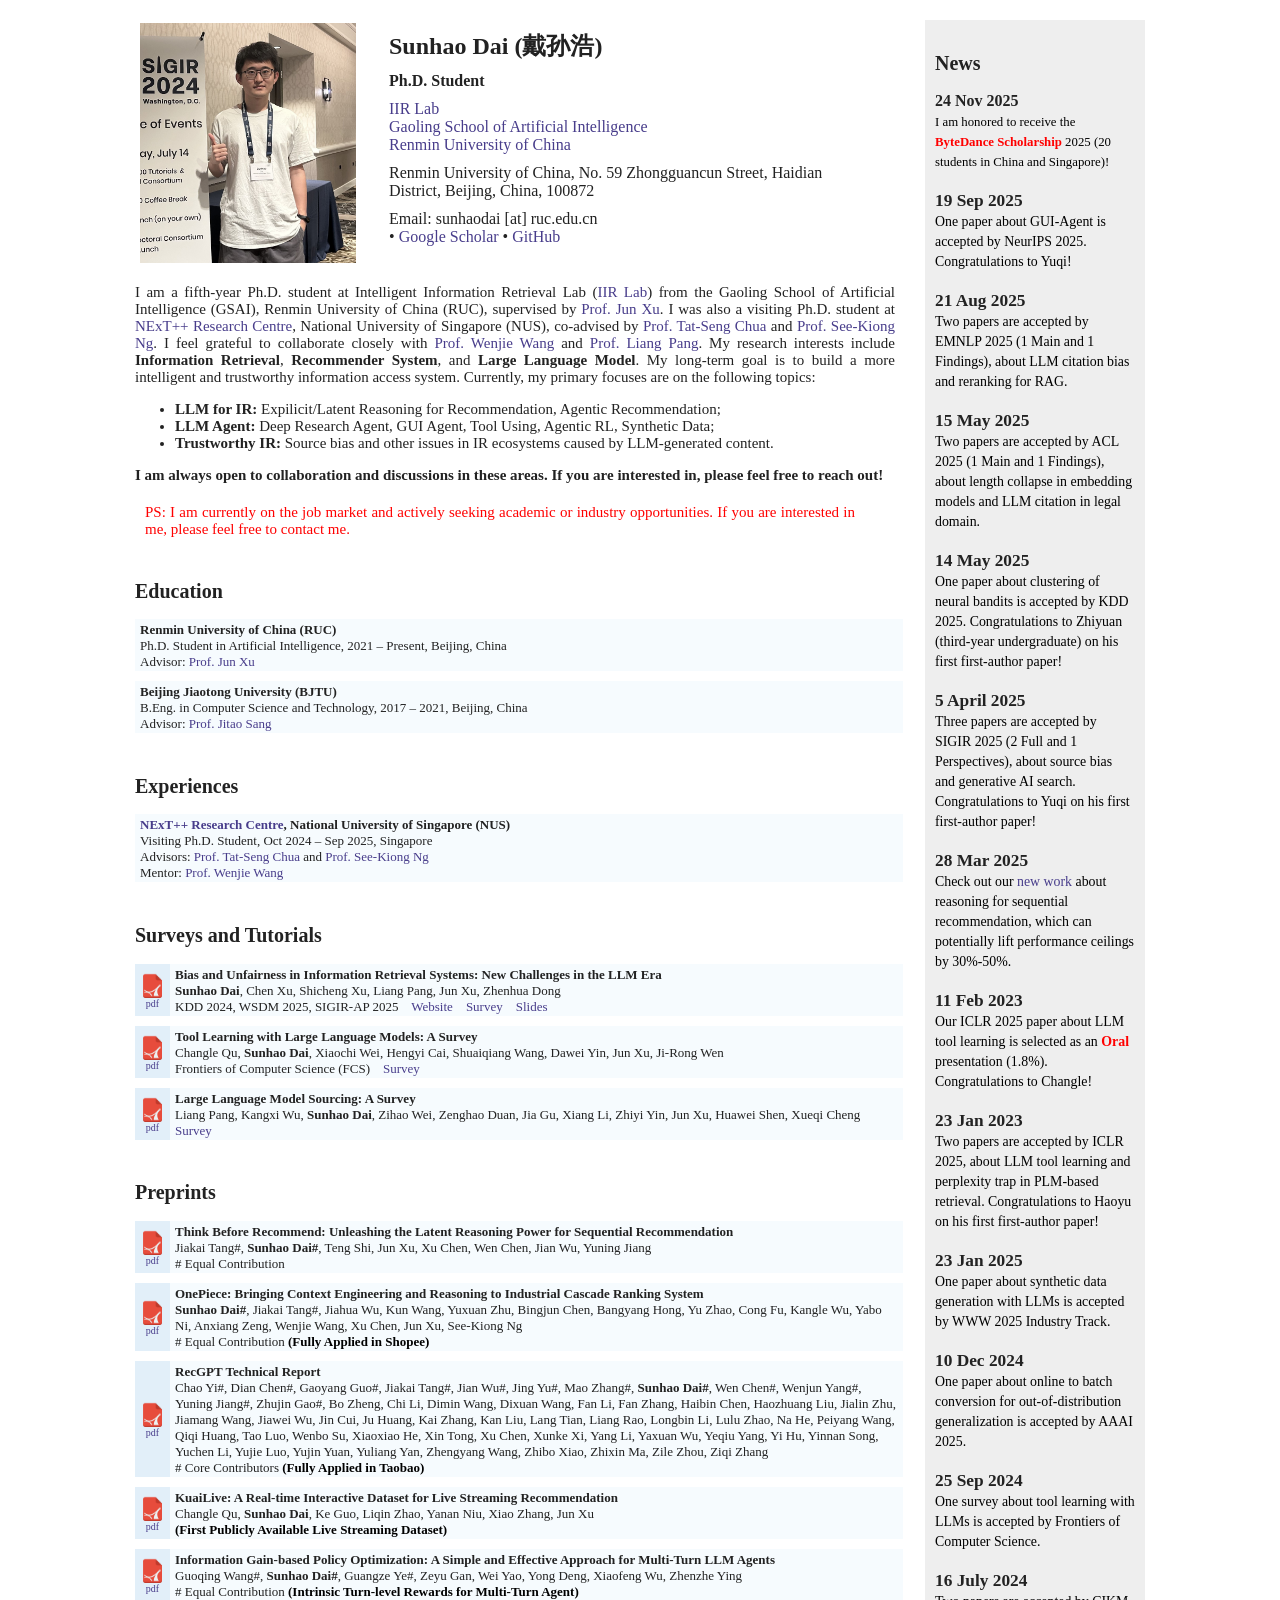
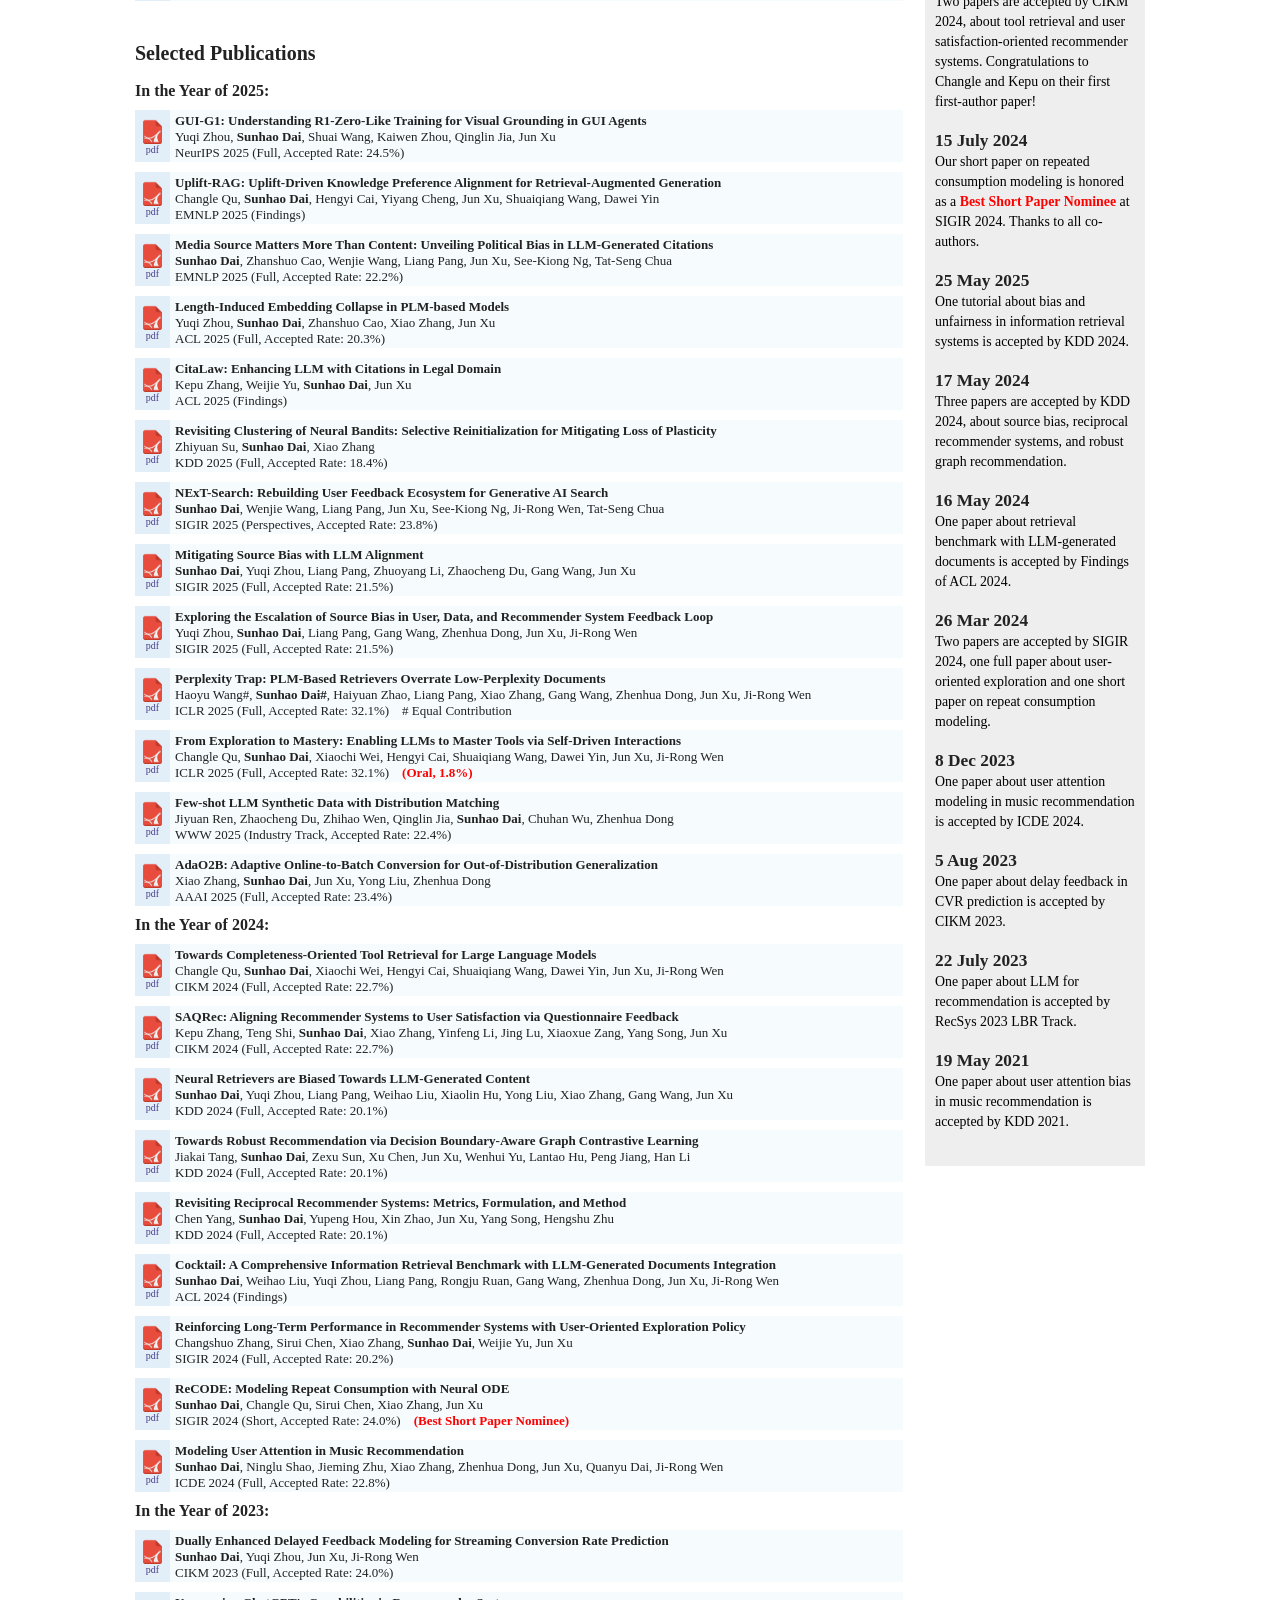
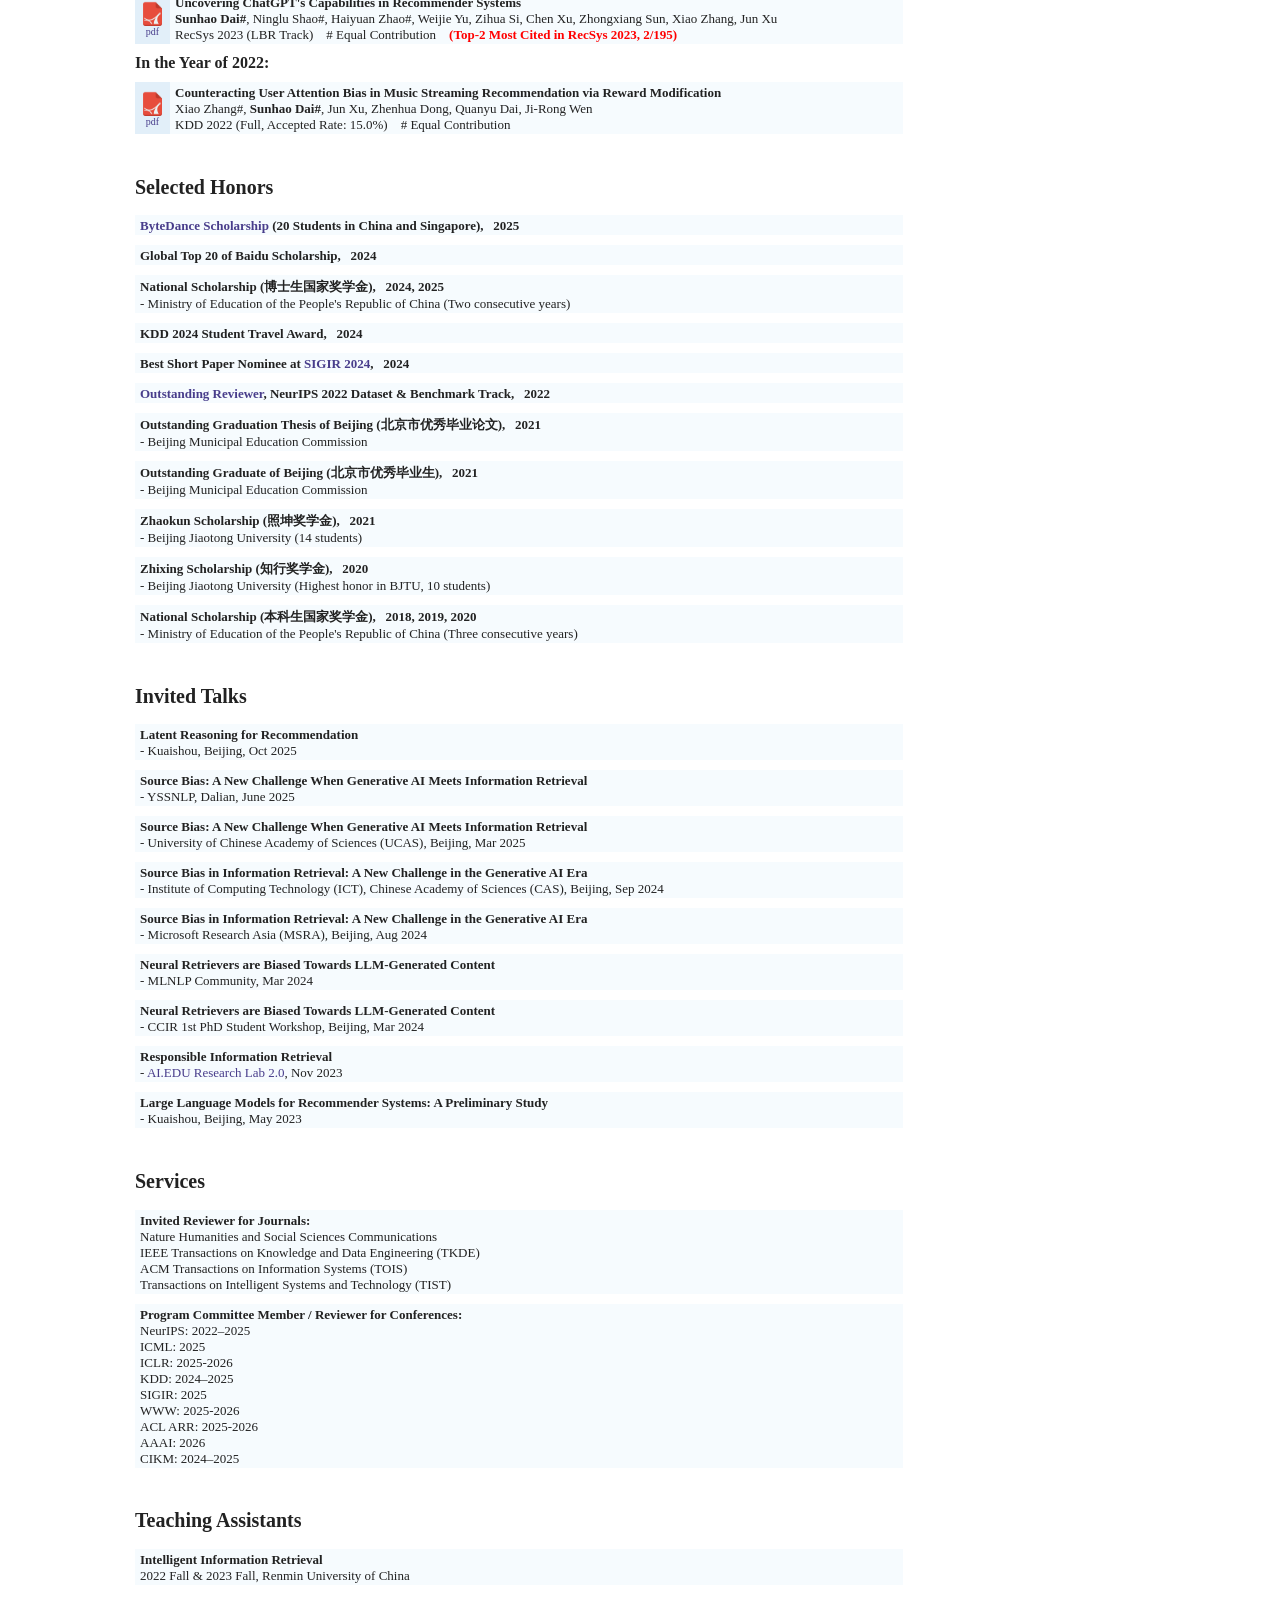
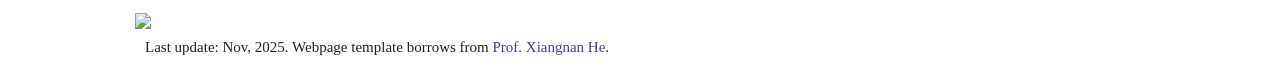
==== commit d48dec34: "Update index.html" ====
--- a/index.html
+++ b/index.html
@@ -27,6 +27,12 @@
 <div id="news">
     <h2>News</h2><br>
     <font size="3px">
+
+    <b>24 Nov 2025</b><br>
+    <span class="easylink">
+    I am honored to receive the <b><font color="red">ByteDance Scholarship</font></b> 2025 (20 students in China and Singapore)!
+    </span><br><br>
+    </font>
 
     <b>19 Sep 2025</b><br>
     <span class="easylink">
@@ -628,6 +634,10 @@
 
 
 <h2 style="CLEAR: both;">Selected Honors</h2>
+<table><tbody><tr><td>
+  <span class="title"><a href="https://scholarship.bytedance.com/winner/2025" target="_blank">ByteDance Scholarship</a> (20 Students in China and Singapore), &nbsp;&nbsp;2025</span> &nbsp;&nbsp;<br>
+</td></tr></tbody></table>
+
 
 <table><tbody><tr><td>
   <span class="title">Global Top&nbsp;20 of Baidu Scholarship, &nbsp;&nbsp;2024</span> &nbsp;&nbsp;<br>
@@ -647,7 +657,7 @@
 </td></tr></tbody></table>
 
 <table><tbody><tr><td>
-  <span class="title">Outstanding Reviewer, NeurIPS&nbsp;2022 Dataset&nbsp;&amp;&nbsp;Benchmark Track, &nbsp;&nbsp;2022</span> &nbsp;&nbsp;<br>
+  <span class="title"><a href="https://neurips.cc/Conferences/2022/DatasetBenchmarkProgramCommittee " target="_blank">Outstanding Reviewer</a>, NeurIPS&nbsp;2022 Dataset&nbsp;&amp;&nbsp;Benchmark Track, &nbsp;&nbsp;2022</span> &nbsp;&nbsp;<br>
 </td></tr></tbody></table>
 
 <table><tbody><tr><td>
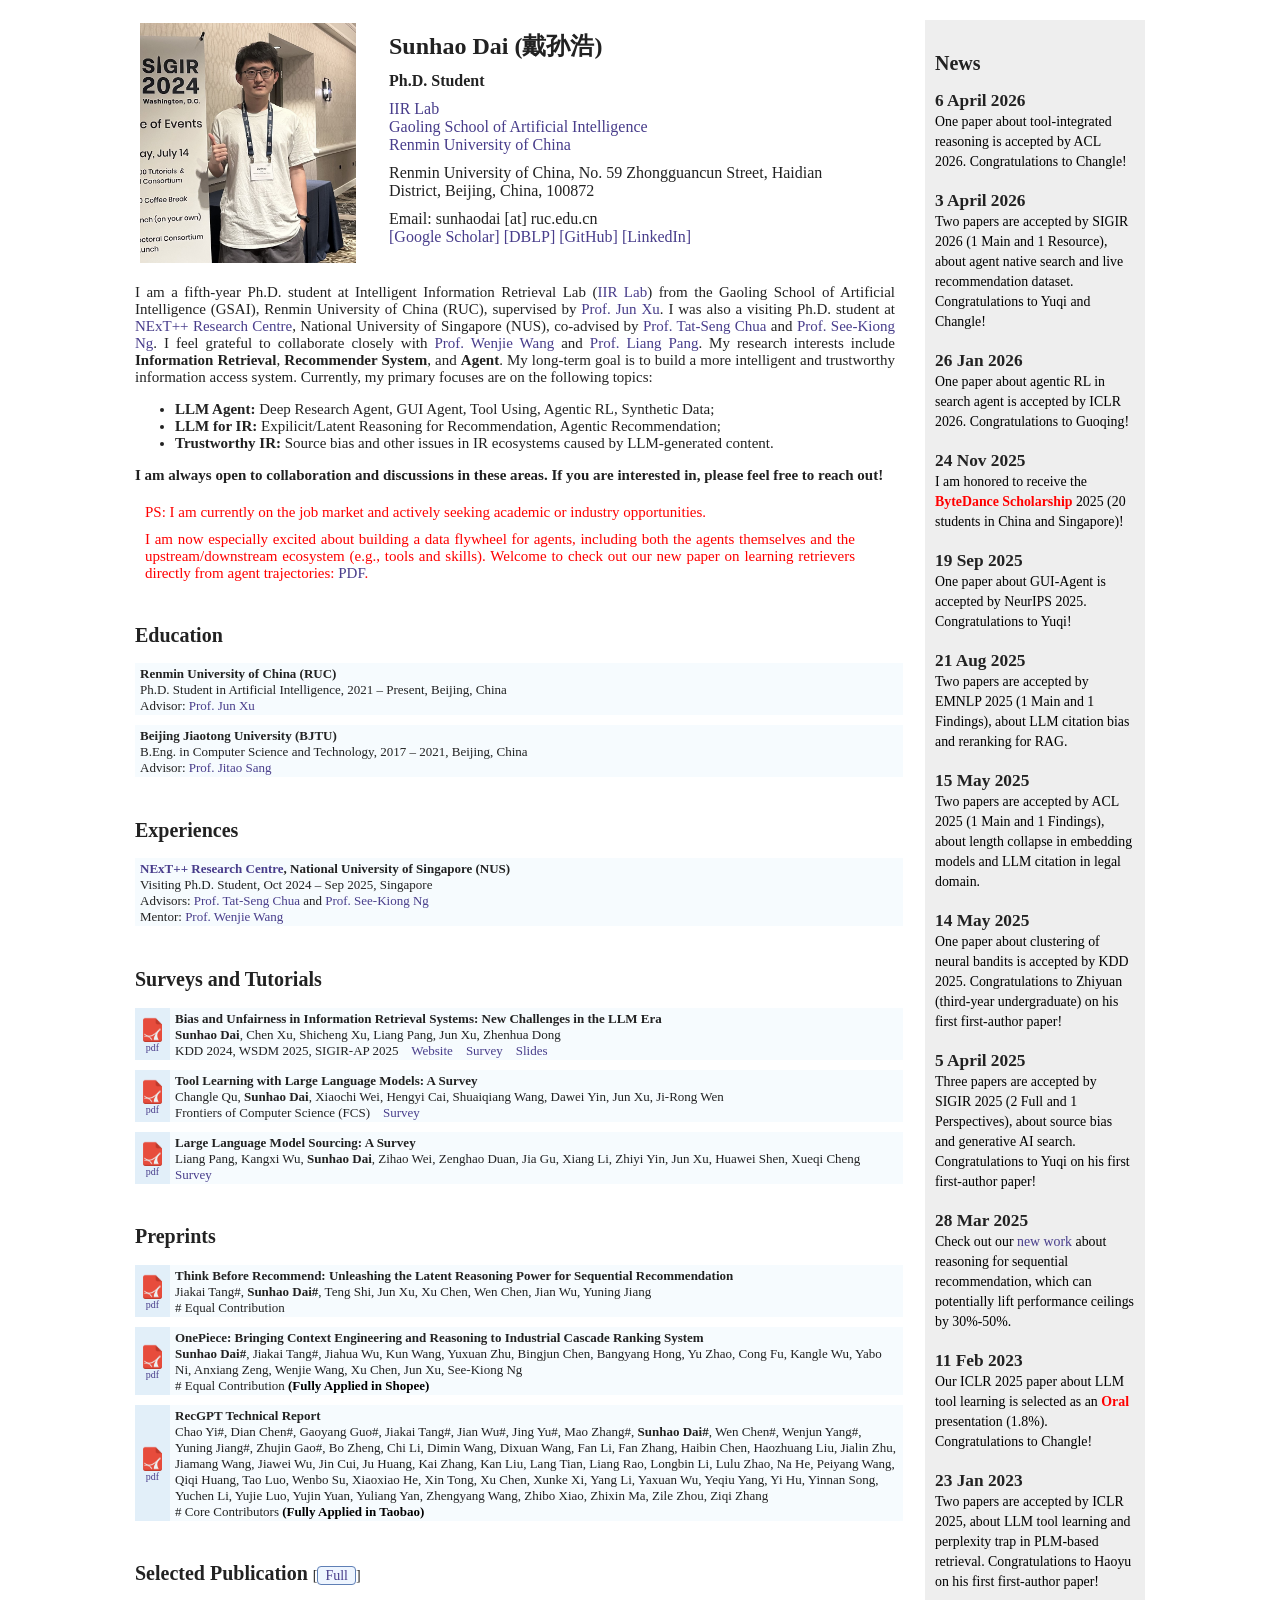
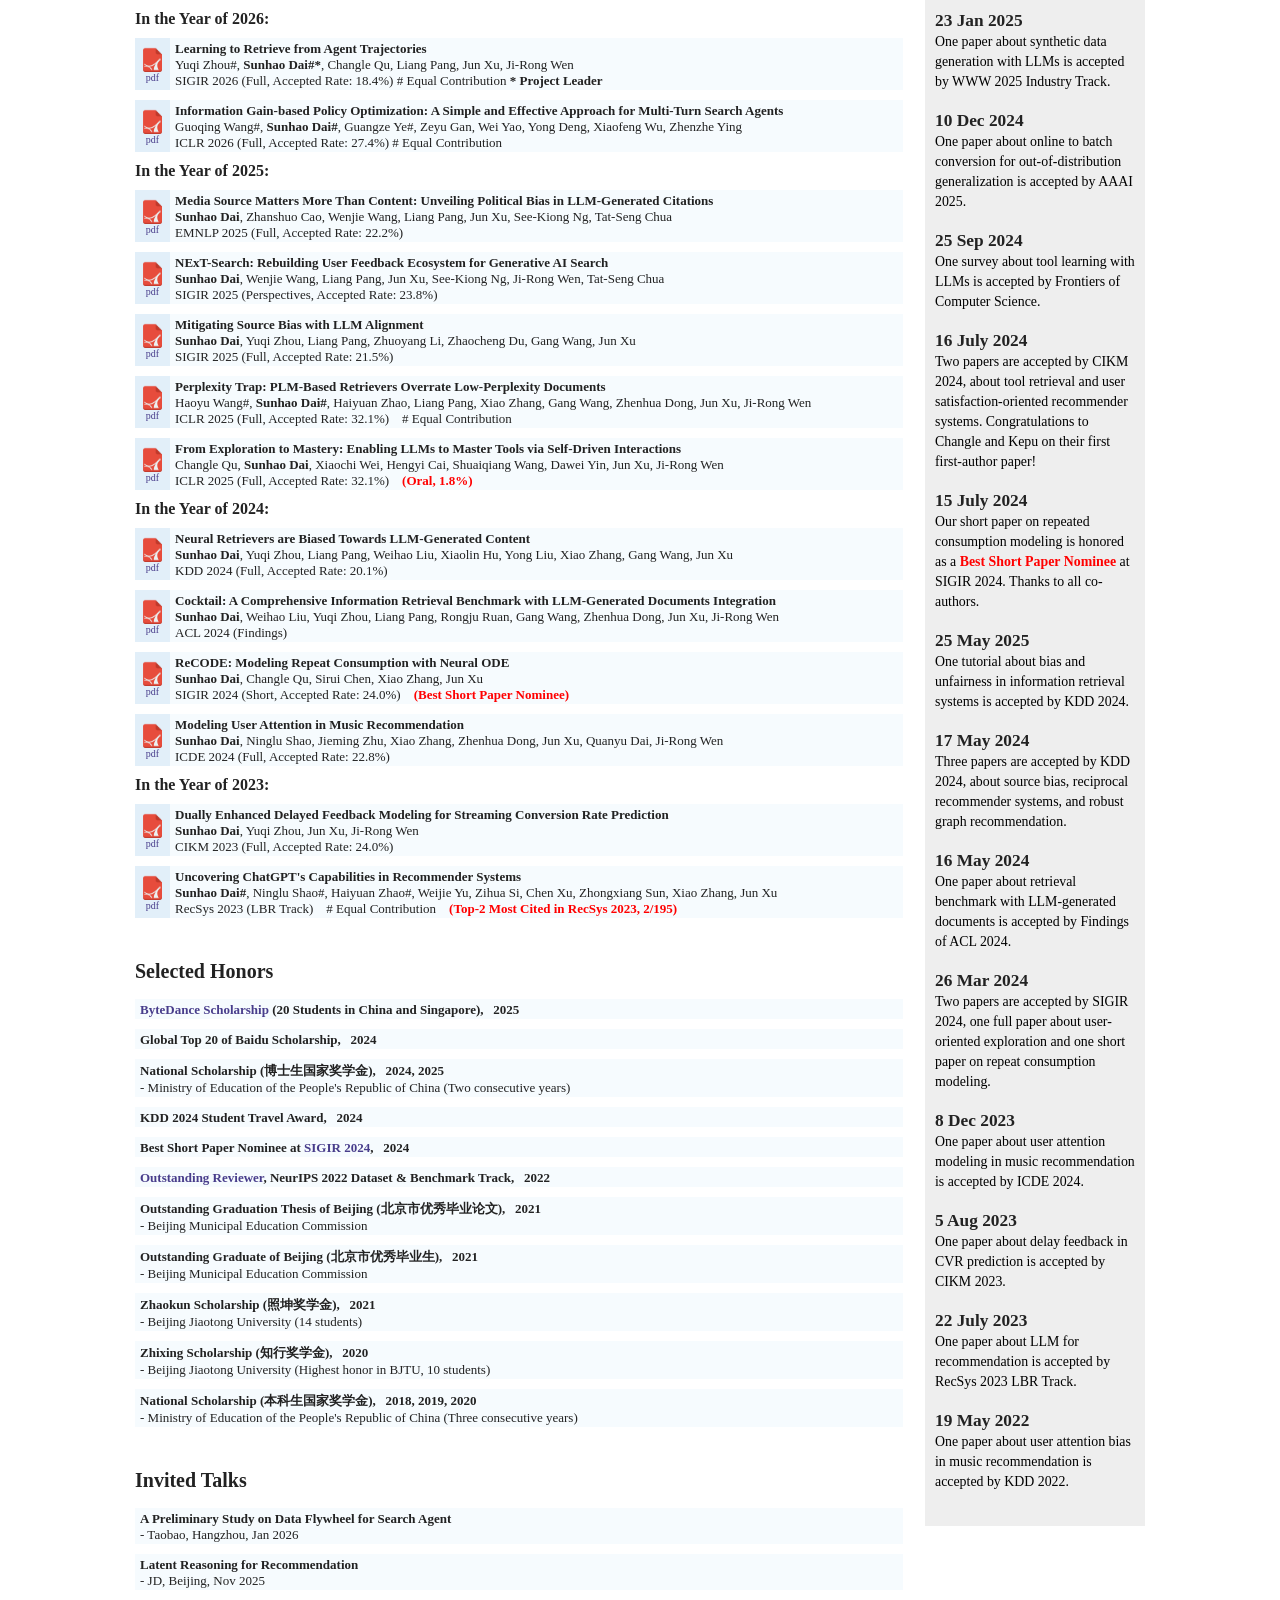
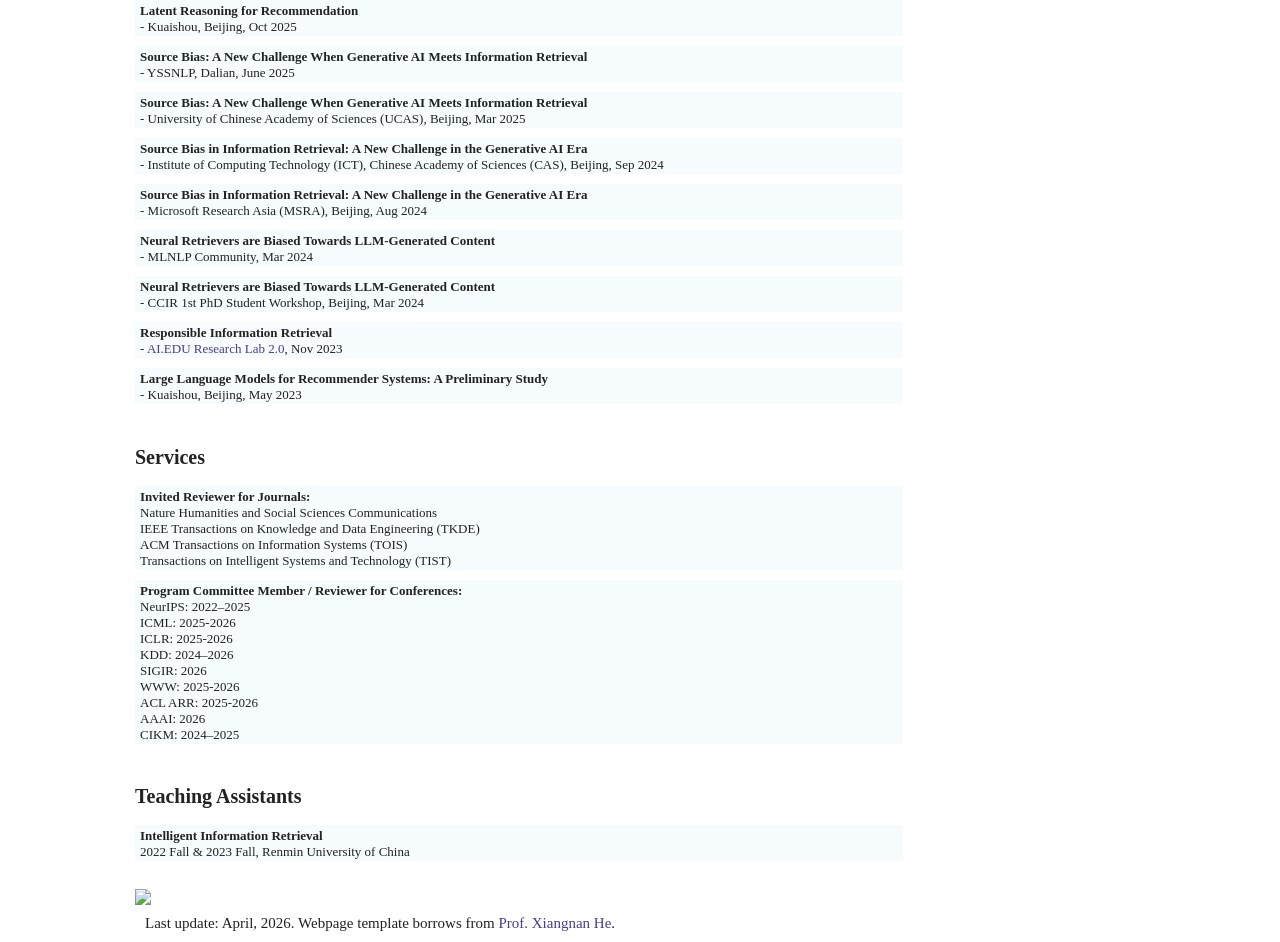
==== commit b417e75a: "Refactor homepage publications and news" ====
--- a/index.html
+++ b/index.html
@@ -26,138 +26,8 @@
 
 <div id="news">
     <h2>News</h2><br>
-    <font size="3px">
-
-    <b>24 Nov 2025</b><br>
-    <span class="easylink">
-    I am honored to receive the <b><font color="red">ByteDance Scholarship</font></b> 2025 (20 students in China and Singapore)!
-    </span><br><br>
-    </font>
-
-    <b>19 Sep 2025</b><br>
-    <span class="easylink">
-    One paper about GUI-Agent is accepted by NeurIPS 2025. Congratulations to Yuqi!
-    </span><br><br>
-    </font>
-
-    <b>21 Aug 2025</b><br>
-    <span class="easylink">
-    Two papers are accepted by EMNLP 2025 (1 Main and 1 Findings), about LLM citation bias and reranking for RAG.
-    </span><br><br>
-    </font>
-
-    <b>15 May 2025</b><br>
-    <span class="easylink">
-    Two papers are accepted by ACL 2025 (1 Main and 1 Findings), about length collapse in embedding models and LLM citation in legal domain.
-    </span><br><br>
-    </font>
-
-    <b>14 May 2025</b><br>
-    <span class="easylink">
-    One paper about clustering of neural bandits is accepted by KDD 2025. Congratulations to Zhiyuan (third-year undergraduate) on his first first-author paper!
-    </span><br><br>
-    </font>
-
-    <b>5 April 2025</b><br>
-    <span class="easylink">
-    Three papers are accepted by SIGIR 2025 (2 Full and 1 Perspectives), about source bias and generative AI search. Congratulations to Yuqi on his first first-author paper!
-    </span><br><br>
-    </font>
-
-    <b>28 Mar 2025</b><br>
-    <span class="easylink">
-    Check out our <a href="https://arxiv.org/abs/2503.22675" target="_blank">new work</a> about reasoning for sequential recommendation, which can potentially lift performance ceilings by 30%-50%.
-    </span><br><br>
-    </font>
-
-    <b>11 Feb 2023</b><br>
-    <span class="easylink">
-    Our ICLR 2025 paper about LLM tool learning is selected as an <b><font color="red">Oral</font></b> presentation (1.8%). Congratulations to Changle!
-    </span><br><br>
-    </font>
-
-    <b>23 Jan 2023</b><br>
-    <span class="easylink">
-    Two papers are accepted by ICLR 2025, about LLM tool learning and perplexity trap in PLM-based retrieval. Congratulations to Haoyu on his first first-author paper!
-    </span><br><br>
-    </font>
-
-    <b>23 Jan 2025</b><br>
-    <span class="easylink">
-    One paper about synthetic data generation with LLMs is accepted by WWW 2025 Industry Track.
-    </span><br><br>
-    </font>
-
-    <b>10 Dec 2024</b><br>
-    <span class="easylink">
-    One paper about online to batch conversion for out-of-distribution generalization is accepted by AAAI 2025.
-    </span><br><br>
-    </font>
-
-    <b>25 Sep 2024</b><br>
-    <span class="easylink">
-    One survey about tool learning with LLMs is accepted by Frontiers of Computer Science.
-    </span><br><br>
-    </font>
-
-    <b>16 July 2024</b><br>
-    <span class="easylink">
-    Two papers are accepted by CIKM 2024, about tool retrieval and user satisfaction-oriented recommender systems. Congratulations to Changle and Kepu on their first first-author paper!
-    </span><br><br>
-    </font>
-
-    <b>15 July 2024</b><br>
-    <span class="easylink">
-    Our short paper on repeated consumption modeling is honored as a <b><font color="red">Best Short Paper Nominee</font></b> at SIGIR 2024. Thanks to all co-authors.
-    </span><br><br>
-    </font>
-
-    <b>25 May 2025</b><br>
-    <span class="easylink">
-    One tutorial about bias and unfairness in information retrieval systems is accepted by KDD 2024.
-    </span><br><br>
-    </font>
-	
-    <b>17 May 2024</b><br>
-    <span class="easylink">
-    Three papers are accepted by KDD 2024, about source bias, reciprocal recommender systems, and robust graph recommendation.
-    </span><br><br>
-	    
-    <b>16 May 2024</b><br>
-    <span class="easylink">
-    One paper about retrieval benchmark with LLM-generated documents is accepted by Findings of ACL 2024.
-    </span><br><br>
-    </font>
-	    
-    <b>26 Mar 2024</b><br>
-    <span class="easylink">
-    Two papers are accepted by SIGIR 2024, one full paper about user-oriented exploration and one short paper on repeat consumption modeling.
-    </span><br><br>
-    </font>
-	    
-    <b>8 Dec 2023</b><br>
-    <span class="easylink">
-    One paper about user attention modeling in music recommendation is accepted by ICDE 2024.
-    </span><br><br>
-	    
-    <b>5 Aug 2023</b><br>
-    <span class="easylink">
-    One paper about delay feedback in CVR prediction is accepted by CIKM 2023.
-    </span><br><br>
-    </font>
-	    
-    <b>22 July 2023</b><br>
-    <span class="easylink">
-    One paper about LLM for recommendation is accepted by RecSys 2023 LBR Track.
-    </span><br><br>
-    </font>
-	    
-    <b>19 May 2021</b><br>
-    <span class="easylink">
-    One paper about user attention bias in music recommendation is accepted by KDD 2021. 
-    </span><br><br>
-    </font>
-
+    <div id="news-list"></div>
+    <script type="text/javascript" src="./files/news.js"></script>
 </div>
 
 <div id="left">
@@ -187,7 +57,10 @@
 </p><p style="margin-left:0px;">
 Email: sunhaodai [at] ruc.edu.cn</a><br> 
 <!-- | sunhaodai AT gmail DOT com  -->
-&bull; <a href="https://scholar.google.com.hk/citations?user=lXO-uZMAAAAJ&hl=en">Google Scholar</a> &bull; <a href="https://github.com/KID-22">GitHub</a> <br>
+<a href="https://scholar.google.com.hk/citations?user=lXO-uZMAAAAJ&hl=en" target="_blank">[Google Scholar]</a>
+<a href="https://dblp.org/pid/314/6465.html" target="_blank">[DBLP]</a>
+<a href="https://github.com/KID-22" target="_blank">[GitHub]</a>
+<a href="https://www.linkedin.com/in/%E5%AD%99%E6%B5%A9-%E6%88%B4-36789a226/" target="_blank">[LinkedIn]</a><br>
 </p></font><p><font size="+0">
 </font>
 </p></td>
@@ -201,10 +74,10 @@
 National University of Singapore (NUS), co-advised by <a href="https://www.chuatatseng.com/" target="_blank">Prof. Tat-Seng Chua</a> and <a href="https://www.comp.nus.edu.sg/~ngsk/" target="_blank">Prof. See-Kiong Ng</a>. 
 I feel grateful to collaborate closely with <a href="https://wenjiewwj.github.io/" target="_blank">Prof. Wenjie Wang</a> and <a href="https://pl8787.github.io/" target="_blank">Prof. Liang Pang</a>.
 
-My research interests include <b>Information Retrieval</b>, <b>Recommender System</b>, and <b>Large Language Model</b>. My long-term goal is to build a more intelligent and trustworthy information access system. Currently, my primary focuses are on the following topics:
+My research interests include <b>Information Retrieval</b>, <b>Recommender System</b>, and <b>Agent</b>. My long-term goal is to build a more intelligent and trustworthy information access system. Currently, my primary focuses are on the following topics:
 <ul>
+  <li><b>LLM Agent:</b> Deep Research Agent, GUI Agent, Tool Using, Agentic RL, Synthetic Data;</li>
   <li><b>LLM for IR:</b> Expilicit/Latent Reasoning for Recommendation, Agentic Recommendation;</li>
-  <li><b>LLM Agent:</b> Deep Research Agent, GUI Agent, Tool Using, Agentic RL, Synthetic Data;</li>
   <li><b>Trustworthy IR:</b> Source bias and other issues in IR ecosystems caused by LLM-generated content. </li>
 </ul>
 <b>I am always open to collaboration and discussions in these areas. If you are interested in, please feel free to reach out!</b>
@@ -212,7 +85,8 @@
 <!-- =======================================================================!-->
 
 <div style="margin-top:20px; text-align:justify;">
-    <p><font color='red'>PS: I am currently on the job market and actively seeking academic or industry opportunities. If you are interested in me, please feel free to contact me.</font></p>
+  <p><font color='red'>PS: I am currently on the job market and actively seeking academic or industry opportunities.</font></p>
+  <p><font color='red'>I am now especially excited about building a data flywheel for agents, including both the agents themselves and the upstream/downstream ecosystem (e.g., tools and skills). Welcome to check out our new paper on learning retrievers directly from agent trajectories: <a href="https://arxiv.org/pdf/2604.04949" target="_blank">PDF</a>.</font></p>
 </div>
 
 
@@ -341,298 +215,14 @@
 </tr></tbody></table>
 
 
-<table><tbody><tr>
-  <td class="left"><a href="https://arxiv.org/abs/2508.05633?" target="_blank"><img src="./images/pdf.png" width="25" height="25"><br>pdf</a></td>
-  <td>
-    <span class="title">KuaiLive: A Real-time Interactive Dataset for Live Streaming Recommendation
-    </span>
-    <br>Changle Qu, <b>Sunhao Dai</b>, Ke Guo, Liqin Zhao, Yanan Niu, Xiao Zhang, Jun Xu
-    <br><b><font color="black">(First Publicly Available Live Streaming Dataset)</font></b>
-  </td>
-</tr></tbody></table>
-
-
-<table><tbody><tr>
-  <td class="left"><a href="https://arxiv.org/abs/2510.14967" target="_blank"><img src="./images/pdf.png" width="25" height="25"><br>pdf</a></td>
-  <td>
-    <span class="title">Information Gain-based Policy Optimization: A Simple and Effective Approach for Multi-Turn LLM Agents
-
-    </span>
-    <br>Guoqing Wang#, <b>Sunhao Dai#</b>, Guangze Ye#, Zeyu Gan, Wei Yao, Yong Deng, Xiaofeng Wu, Zhenzhe Ying
-    <br># Equal Contribution <b><font color="black">(Intrinsic Turn-level Rewards for Multi-Turn Agent)</font></b>
-  </td>
-</tr></tbody></table>
 
 
 <!-- =======================================================================!-->
 
 
-<div id="papers">
-  <h2 style="CLEAR: both;">
-    Selected Publications
-    <!-- <a href="https://scholar.google.com.hk/citations?user=lXO-uZMAAAAJ&hl=en" target="_blank">Google&nbsp;Scholar</a> -->
-  </h2> <br>
-
-<!-- =========================  2025  ========================= -->
-<!-- <b> In the Year of 2025: </b> </br></br> -->
-<h3>In the Year of 2025:</h3>
-
-
-<table><tbody><tr>
-  <td class="left"><a href="https://arxiv.org/abs/2505.15810" target="_blank"><img src="./images/pdf.png" width="25" height="25"><br>pdf</a></td>
-  <td>
-    <span class="title">GUI-G1: Understanding R1-Zero-Like Training for Visual Grounding in GUI Agents</span>
-    <br>Yuqi Zhou, <b>Sunhao Dai</b>, Shuai Wang, Kaiwen Zhou, Qinglin Jia, Jun Xu
-    <br>NeurIPS 2025 (Full, Accepted Rate: 24.5%)
-  </td>
-</tr></tbody></table>
-
-
-
-<table><tbody><tr>
-  <td class="left"><a href="https://aclanthology.org/2025.findings-emnlp.511/" target="_blank"><img src="./images/pdf.png" width="25" height="25"><br>pdf</a>
-</td>
-  <td>
-    <span class="title">Uplift-RAG: Uplift-Driven Knowledge Preference Alignment for Retrieval-Augmented Generation</span>
-    <br>Changle Qu, <b>Sunhao Dai</b>, Hengyi Cai, Yiyang Cheng, Jun Xu, Shuaiqiang Wang, Dawei Yin
-    <br>EMNLP 2025 (Findings)
-  </td>
-</tr></tbody></table>
-
-
-<table><tbody><tr>
-  <td class="left"><a href="https://aclanthology.org/2025.emnlp-main.872/" target="_blank"><img src="./images/pdf.png" width="25" height="25"><br>pdf</a>
-</td>
-  <td>
-    <span class="title">Media Source Matters More Than Content: Unveiling Political Bias in LLM-Generated Citations</span>
-    <br><b>Sunhao Dai</b>, Zhanshuo Cao, Wenjie Wang, Liang Pang, Jun Xu, See-Kiong Ng, Tat-Seng Chua
-    <br>EMNLP 2025 (Full, Accepted Rate: 22.2%)
-  </td>
-</tr></tbody></table>
-
-
-<table><tbody><tr>
-  <td class="left"><a href="https://aclanthology.org/2025.acl-long.1396/" target="_blank"><img src="./images/pdf.png" width="25" height="25"><br>pdf</a>
-</td>
-  <td>
-    <span class="title">Length-Induced Embedding Collapse in PLM-based Models</span>
-    <br>Yuqi Zhou, <b>Sunhao Dai</b>, Zhanshuo Cao, Xiao Zhang, Jun Xu
-    <br>ACL 2025 (Full, Accepted Rate: 20.3%)
-  </td>
-</tr></tbody></table>
-
-<table><tbody><tr>
-  <td class="left"><a href="https://aclanthology.org/2025.findings-acl.583/" target="_blank"><img src="./images/pdf.png" width="25" height="25"><br>pdf</a>
-  </td>
-    <td>
-    <span class="title">CitaLaw: Enhancing LLM with Citations in Legal Domain</span>
-    <br>Kepu Zhang, Weijie Yu, <b>Sunhao Dai</b>, Jun Xu
-    <br>ACL 2025 (Findings)
-  </td>
-</tr></tbody></table>
-
-<table><tbody><tr>
-<td class="left"><a href="https://dl.acm.org/doi/10.1145/3711896.3737105" target="_blank"><img src="./images/pdf.png" width="25" height="25"><br>pdf</a>
-</td>
-  <td>
-  <span class="title">Revisiting Clustering of Neural Bandits: Selective Reinitialization for Mitigating Loss of Plasticity</span>
-  <br>Zhiyuan Su, <b>Sunhao Dai</b>, Xiao Zhang
-  <br>KDD 2025 (Full, Accepted Rate: 18.4%)
-</td>
-</tr></tbody></table>
-
-<table><tbody><tr>
-  <td class="left"><a href="https://dl.acm.org/doi/10.1145/3726302.3730353" target="_blank"><img src="./images/pdf.png" width="25" height="25"><br>pdf</a></td>
-  <td>
-    <span class="title">NExT-Search: Rebuilding User Feedback Ecosystem for Generative AI Search</span>
-    <br><b>Sunhao Dai</b>, Wenjie Wang, Liang Pang, Jun Xu, See-Kiong Ng, Ji-Rong Wen, Tat-Seng Chua
-    <br>SIGIR 2025 (Perspectives, Accepted Rate: 23.8%)
-  </td>
-</tr></tbody></table>
-
-<table><tbody><tr>
-  <td class="left"><a href="https://dl.acm.org/doi/10.1145/3726302.3730038" target="_blank"><img src="./images/pdf.png" width="25" height="25"><br>pdf</a></td>
-  <td>
-    <span class="title">Mitigating Source Bias with LLM Alignment</span>
-    <br><b>Sunhao Dai</b>, Yuqi Zhou, Liang Pang, Zhuoyang Li, Zhaocheng Du, Gang Wang, Jun Xu
-    <br>SIGIR 2025 (Full, Accepted Rate: 21.5%)
-  </td>
-</tr></tbody></table>
-
-<table><tbody><tr>
-  <td class="left"><a href="https://dl.acm.org/doi/10.1145/3726302.3729972" target="_blank"><img src="./images/pdf.png" width="25" height="25"><br>pdf</a></td>
-  <td>
-    <span class="title">Exploring the Escalation of Source Bias in User, Data, and Recommender System Feedback Loop</span>
-    <br>Yuqi Zhou, <b>Sunhao Dai</b>, Liang Pang, Gang Wang, Zhenhua Dong, Jun Xu, Ji-Rong Wen
-    <br>SIGIR 2025 (Full, Accepted Rate: 21.5%)
-  </td>
-</tr></tbody></table>
-
-<table><tbody><tr>
-  <td class="left"><a href="https://openreview.net/forum?id=U1T6sq12uj" target="_blank"><img src="./images/pdf.png" width="25" height="25"><br>pdf</a></td>
-  <td>
-    <span class="title">Perplexity Trap: PLM-Based Retrievers Overrate Low-Perplexity Documents</span>
-    <br>Haoyu Wang#, <b>Sunhao Dai#</b>, Haiyuan Zhao, Liang Pang, Xiao Zhang, Gang Wang, Zhenhua Dong, Jun Xu, Ji-Rong Wen
-    <br>ICLR 2025 (Full, Accepted Rate: 32.1%) &nbsp;&nbsp; # Equal Contribution
-  </td>
-</tr></tbody></table>
-
-<table><tbody><tr>
-  <td class="left"><a href="https://openreview.net/forum?id=QKBu1BOAwd" target="_blank"><img src="./images/pdf.png" width="25" height="25"><br>pdf</a></td>
-  <td>
-    <span class="title">From Exploration to Mastery: Enabling LLMs to Master Tools via Self-Driven Interactions</span>
-    <br>Changle Qu, <b>Sunhao Dai</b>, Xiaochi Wei, Hengyi Cai, Shuaiqiang Wang, Dawei Yin, Jun Xu, Ji-Rong Wen
-    <br>ICLR 2025 (Full, Accepted Rate: 32.1%) &nbsp;&nbsp; <b><font color="red">(Oral, 1.8%)</font></b>
-</td>
-  </td>
-</tr></tbody></table>
-
-<table><tbody><tr>
-  <td class="left"><a href="https://doi.org/10.1145/3701716.3715245" target="_blank"><img src="./images/pdf.png" width="25" height="25"><br>pdf</a></td>
-  <td>
-    <span class="title">Few-shot LLM Synthetic Data with Distribution Matching</span>
-    <br>Jiyuan Ren, Zhaocheng Du, Zhihao Wen, Qinglin Jia, <b>Sunhao Dai</b>, Chuhan Wu, Zhenhua Dong
-    <br>WWW 2025 (Industry Track, Accepted Rate: 22.4%)
-  </td>
-</tr></tbody></table>
-
-<table><tbody><tr>
-  <td class="left"><a href="https://ojs.aaai.org/index.php/AAAI/article/view/34418" target="_blank"><img src="./images/pdf.png" width="25" height="25"><br>pdf</a></td>
-  <td>
-    <span class="title">AdaO2B: Adaptive Online-to-Batch Conversion for Out-of-Distribution Generalization</span>
-    <br>Xiao Zhang, <b>Sunhao Dai</b>, Jun Xu, Yong Liu, Zhenhua Dong
-    <br>AAAI 2025 (Full, Accepted Rate: 23.4%)
-</tr></tbody></table>
-
-
-
-<!-- =========================  2024  ========================= -->
-<!-- <b> In the Year of 2024: </b> </br></br> -->
-<h3>In the Year of 2024:</h3>
-
-<table><tbody><tr>
-  <td class="left"><a href="https://dl.acm.org/doi/10.1145/3627673.3679847" target="_blank"><img src="./images/pdf.png" width="25" height="25"><br>pdf</a></td>
-  <td>
-    <span class="title">Towards Completeness-Oriented Tool Retrieval for Large Language Models</span>
-    <br>Changle Qu, <b>Sunhao Dai</b>, Xiaochi Wei, Hengyi Cai, Shuaiqiang Wang, Dawei Yin, Jun Xu, Ji-Rong Wen
-    <br>CIKM 2024 (Full, Accepted Rate: 22.7%)
-  </td>
-</tr></tbody></table>
-
-<table><tbody><tr>
-  <td class="left"><a href="https://dl.acm.org/doi/10.1145/3627673.3679643" target="_blank"><img src="./images/pdf.png" width="25" height="25"><br>pdf</a></td>
-  <td>
-    <span class="title">SAQRec: Aligning Recommender Systems to User Satisfaction via Questionnaire Feedback</span>
-    <br>Kepu Zhang, Teng Shi, <b>Sunhao Dai</b>, Xiao Zhang, Yinfeng Li, Jing Lu, Xiaoxue Zang, Yang Song, Jun Xu
-    <br>CIKM 2024 (Full, Accepted Rate: 22.7%)
-  </td>
-</tr></tbody></table>
-
-<table><tbody><tr>
-  <td class="left"><a href="https://dl.acm.org/doi/10.1145/3637528.3671882" target="_blank"><img src="./images/pdf.png" width="25" height="25"><br>pdf</a></td>
-  <td>
-    <span class="title">Neural Retrievers are Biased Towards LLM-Generated Content</span>
-    <br><b>Sunhao Dai</b>, Yuqi Zhou, Liang Pang, Weihao Liu, Xiaolin Hu, Yong Liu, Xiao Zhang, Gang Wang, Jun Xu
-    <br>KDD 2024 (Full, Accepted Rate: 20.1%)
-  </td>
-</tr></tbody></table>
-
-<table><tbody><tr>
-  <td class="left"><a href="https://dl.acm.org/doi/10.1145/3637528.3671661" target="_blank"><img src="./images/pdf.png" width="25" height="25"><br>pdf</a></td>
-  <td>
-    <span class="title">Towards Robust Recommendation via Decision Boundary-Aware Graph Contrastive Learning</span>
-    <br>Jiakai Tang, <b>Sunhao Dai</b>, Zexu Sun, Xu Chen, Jun Xu, Wenhui Yu, Lantao Hu, Peng Jiang, Han Li
-    <br>KDD 2024 (Full, Accepted Rate: 20.1%)
-  </td>
-</tr></tbody></table>
-
-<table><tbody><tr>
-  <td class="left"><a href="https://dl.acm.org/doi/10.1145/3637528.3671734" target="_blank"><img src="./images/pdf.png" width="25" height="25"><br>pdf</a></td>
-  <td>
-    <span class="title">Revisiting Reciprocal Recommender Systems: Metrics, Formulation, and Method</span>
-    <br>Chen Yang, <b>Sunhao Dai</b>, Yupeng Hou, Xin Zhao, Jun Xu, Yang Song, Hengshu Zhu
-    <br>KDD 2024 (Full, Accepted Rate: 20.1%)
-  </td>
-</tr></tbody></table>
-
-<table><tbody><tr>
-  <td class="left"><a href="https://aclanthology.org/2024.findings-acl.421/" target="_blank"><img src="./images/pdf.png" width="25" height="25"><br>pdf</a></td>
-  <td>
-    <span class="title">Cocktail: A Comprehensive Information Retrieval Benchmark with LLM-Generated Documents Integration</span>
-    <br><b>Sunhao Dai</b>, Weihao Liu, Yuqi Zhou, Liang Pang, Rongju Ruan, Gang Wang, Zhenhua Dong, Jun Xu, Ji-Rong Wen
-    <br>ACL 2024 (Findings) <!-- , Accepted Rate: 22.1% -->
-  </td>
-</tr></tbody></table>
-
-<table><tbody><tr>
-  <td class="left">
-    <a href="https://dl.acm.org/doi/10.1145/3626772.3657714" target="_blank"><img src="./images/pdf.png" width="25" height="25">
-<br>pdf</a></td>
-  <td>
-    <span class="title">Reinforcing Long-Term Performance in Recommender Systems with User-Oriented Exploration Policy</span>
-    <br>Changshuo Zhang, Sirui Chen, Xiao Zhang, <b>Sunhao Dai</b>, Weijie Yu, Jun Xu
-    <br>SIGIR 2024 (Full, Accepted Rate: 20.2%)
-  </td>
-</tr></tbody></table>
-
-<table><tbody><tr>
-  <td class="left"><a href="https://dl.acm.org/doi/10.1145/3626772.3657936" target="_blank"><img src="./images/pdf.png" width="25" height="25"><br>pdf</a></td>
-  <td>
-    <span class="title">ReCODE: Modeling Repeat Consumption with Neural ODE</span>
-    <br><b>Sunhao Dai</b>, Changle Qu, Sirui Chen, Xiao Zhang, Jun Xu
-    <br>SIGIR 2024 (Short, Accepted Rate: 24.0%) &nbsp;&nbsp; <b><font color="red">(Best Short Paper Nominee)</font></b>
-  </td>
-</tr></tbody></table>
-
-<table><tbody><tr>
-  <td class="left"><a href="https://ieeexplore.ieee.org/document/10598060/" target="_blank"><img src="./images/pdf.png" width="25" height="25"><br>pdf</a></td>
-  <td>
-    <span class="title">Modeling User Attention in Music Recommendation</span>
-    <br><b>Sunhao Dai</b>, Ninglu Shao, Jieming Zhu, Xiao Zhang, Zhenhua Dong, Jun Xu, Quanyu Dai, Ji-Rong Wen
-    <br>ICDE 2024 (Full, Accepted Rate: 22.8%)
-  </td>
-</tr></tbody></table>
-
-<!-- =========================  2023  ========================= -->
-<!-- <b> In the Year of 2023: </b> </br></br> -->
-<h3>In the Year of 2023:</h3>
-
-<table><tbody><tr>
-  <td class="left"><a href="https://dl.acm.org/doi/10.1145/3583780.3614856" target="_blank"><img src="./images/pdf.png" width="25" height="25"><br>pdf</a></td>
-  <td>
-    <span class="title">Dually Enhanced Delayed Feedback Modeling for Streaming Conversion Rate Prediction</span>
-    <br><b>Sunhao Dai</b>, Yuqi Zhou, Jun Xu, Ji-Rong Wen
-    <br>CIKM 2023 (Full, Accepted Rate: 24.0%)
-  </td>
-</tr></tbody></table>
-
-<table><tbody><tr>
-  <td class="left"><a href="https://dl.acm.org/doi/10.1145/3604915.3610646" target="_blank"><img src="./images/pdf.png" width="25" height="25"><br>pdf</a></td>
-  <td>
-    <span class="title">Uncovering ChatGPT's Capabilities in Recommender Systems</span>
-    <br><b>Sunhao Dai#</b>, Ninglu Shao#, Haiyuan Zhao#, Weijie Yu, Zihua Si, Chen Xu, Zhongxiang Sun, Xiao Zhang, Jun Xu
-    <br>RecSys 2023 (LBR Track) &nbsp;&nbsp; # Equal Contribution &nbsp;&nbsp; <b><font color="red">(Top-2 Most Cited in RecSys 2023, 2/195)</font></b>
-  </td>
-</tr></tbody></table>
-
-<!-- =========================  2022  ========================= -->
-<!-- <b> In the Year of 2022: </b> </br></br> -->
-<h3>In the Year of 2022:</h3>
-
-<table><tbody><tr>
-  <td class="left"><a href="https://dl.acm.org/doi/10.1145/3534678.3539393" target="_blank"><img src="./images/pdf.png" width="25" height="25"><br>pdf</a></td>
-  <td>
-    <span class="title">Counteracting User Attention Bias in Music Streaming Recommendation via Reward Modification</span>
-    <br>Xiao Zhang#, <b>Sunhao Dai#</b>, Jun Xu, Zhenhua Dong, Quanyu Dai, Ji-Rong Wen
-    <br>KDD 2022 (Full, Accepted Rate: 15.0%) &nbsp;&nbsp; # Equal Contribution
-  </td>
-</tr></tbody></table>
-
-
-
-<!-- <b> Look for the full publication list? Please visit <a href="https://scholar.google.com.sg/citations?user=QePM4u8AAAAJ&hl=en" target="_blank">Google Scholar</a>.</b></br></br> -->
-
-
+<div id="papers" data-publication-view="selected">
+  <div id="publication-list"></div>
+  <script type="text/javascript" src="./files/publications.js"></script>
 <h2 style="CLEAR: both;">Selected Honors</h2>
 <table><tbody><tr><td>
   <span class="title"><a href="https://scholarship.bytedance.com/winner/2025" target="_blank">ByteDance Scholarship</a> (20 Students in China and Singapore), &nbsp;&nbsp;2025</span> &nbsp;&nbsp;<br>
@@ -693,6 +283,16 @@
 
 
 <h2 style="CLEAR: both;">Invited&nbsp;Talks</h2>
+
+<table><tbody><tr><td>
+  <span class="title">A Preliminary Study on Data Flywheel for Search Agent</span>&nbsp;&nbsp;
+  <br> - Taobao, Hangzhou, Jan&nbsp;2026
+</td></tr></tbody></table>
+
+<table><tbody><tr><td>
+  <span class="title">Latent Reasoning for Recommendation</span>&nbsp;&nbsp;
+  <br> - JD, Beijing, Nov&nbsp;2025
+</td></tr></tbody></table>
 
 <table><tbody><tr><td>
   <span class="title">Latent Reasoning for Recommendation</span>&nbsp;&nbsp;
@@ -798,10 +398,10 @@
     <tr><td>
       <span class="title">Program&nbsp;Committee&nbsp;Member&nbsp;/&nbsp;Reviewer&nbsp;for Conferences:</span><br>
       NeurIPS: 2022–2025<br>
-      ICML: 2025<br>
+      ICML: 2025-2026<br>
       ICLR: 2025-2026<br>
-      KDD: 2024–2025<br>
-      SIGIR: 2025<br>
+      KDD: 2024–2026<br>
+      SIGIR: 2026<br>
       WWW: 2025-2026<br>
       ACL ARR: 2025-2026<br>
       AAAI: 2026<br>
@@ -839,7 +439,7 @@
 
 <br>
 <a href="https://clustrmaps.com/site/1c63p"  title="ClustrMaps"><img src="//www.clustrmaps.com/map_v2.png?d=hJNorlVjQOA4i5BBoAPvUaFlaQypX4Se2dFhMuYRUBs&cl=ffffff" /></a>
-<p>Last update: Nov, 2025. Webpage template borrows from <a href="http://staff.ustc.edu.cn/~hexn/">Prof. Xiangnan He</a>.</p>
+<p>Last update: April, 2026. Webpage template borrows from <a href="http://staff.ustc.edu.cn/~hexn/">Prof. Xiangnan He</a>.</p>
 <!-- <script type="text/javascript" src="files/fly.js"></script>
  -->
 </div>
--- a/files/style.css
+++ b/files/style.css
@@ -203,4 +203,29 @@
 .inbox {
     PADDING-BOTTOM: 7px;
     MARGIN-TOP: 5px
-}+}
+
+.publication-heading {
+    CLEAR: both;
+    MARGIN-BOTTOM: 8px;
+}
+
+.publication-link {
+    FONT-SIZE: 14px;
+    FONT-WEIGHT: normal;
+}
+
+.publication-link A {
+    COLOR: #483D8B;
+    BORDER: 1px solid #5f7fb5;
+    BORDER-RADIUS: 4px;
+    PADDING: 1px 7px;
+    BACKGROUND: #eef5ff;
+    TEXT-DECORATION: none;
+}
+
+.publication-link A:hover {
+    COLOR: #000000;
+    BORDER-COLOR: #2f5f9f;
+    BACKGROUND: #dcecff;
+}
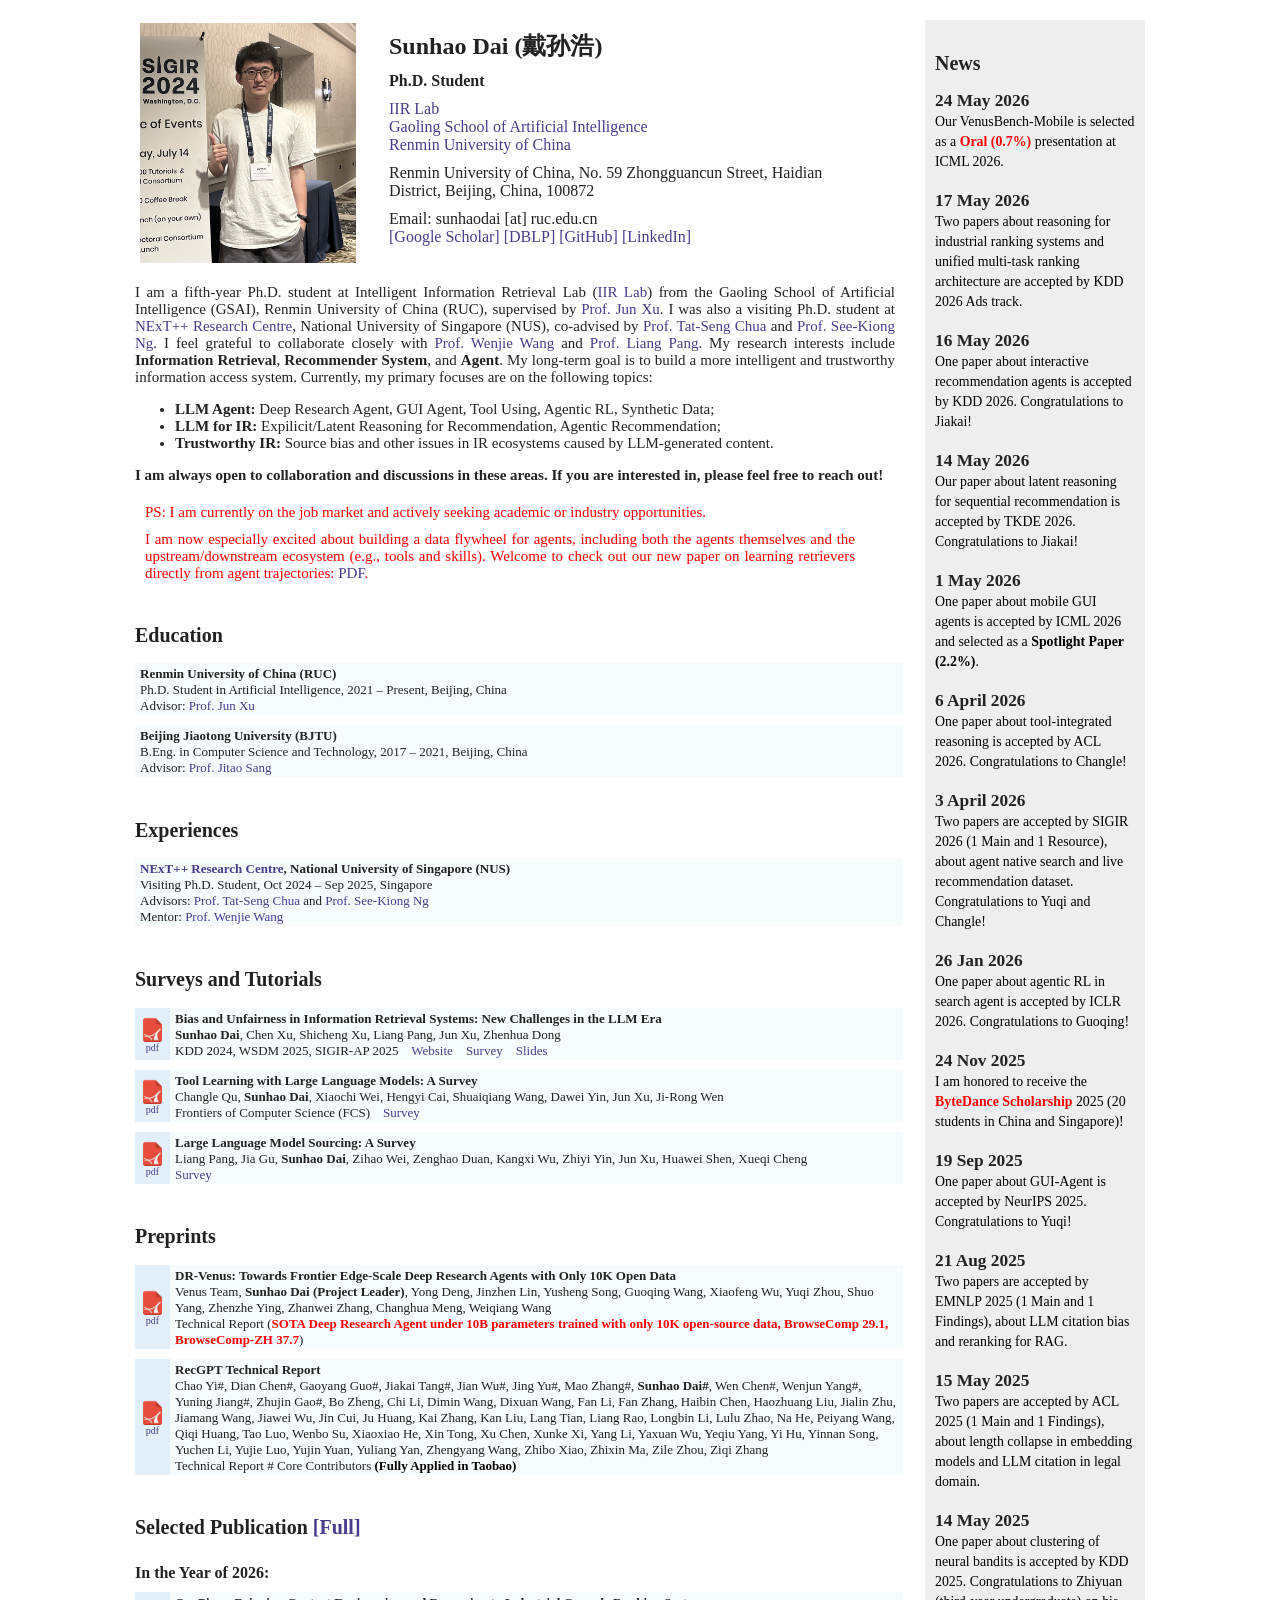
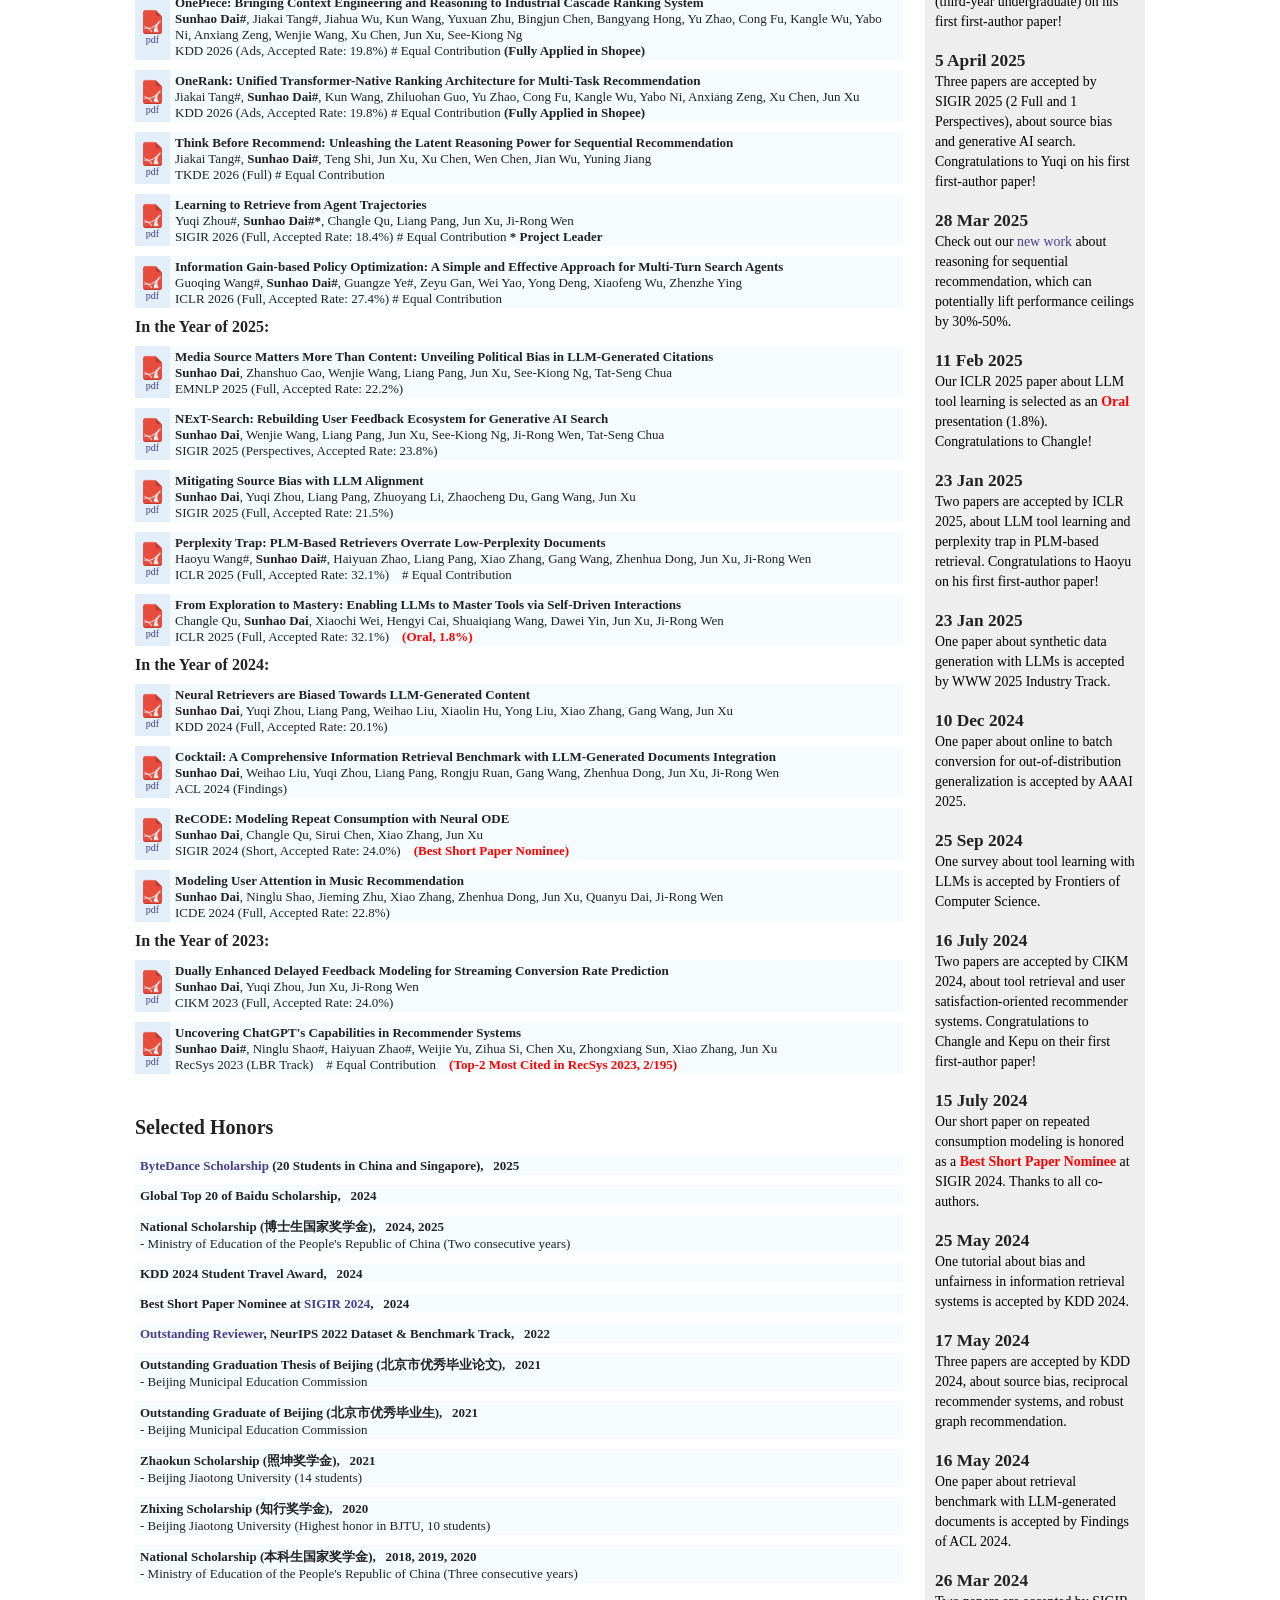
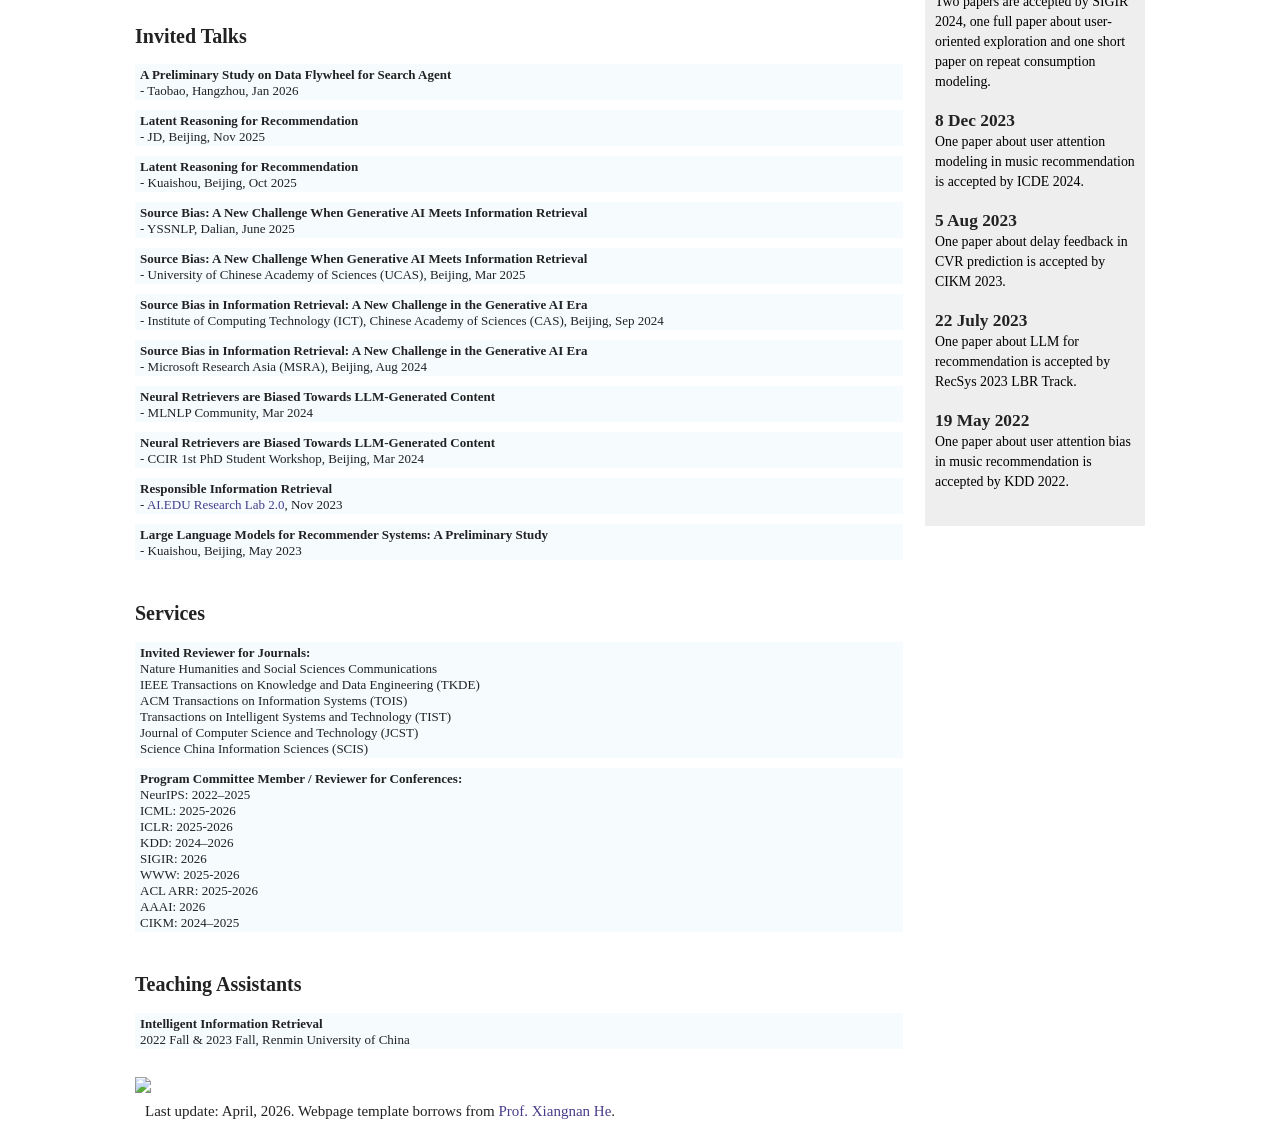
==== commit e20719bc: "update homepage" ====
--- a/index.html
+++ b/index.html
@@ -149,70 +149,13 @@
 <!-- ============ Tutorials, Surveys, and Workshops ============= -->
 
 
-<h2 style="CLEAR: both;">Surveys and Tutorials</h2>
-
-
-<table><tbody><tr>
-  <td class="left"><a href="https://llm-ir-bias-fairness.github.io/" target="_blank"><img src="./images/pdf.png" width="25" height="25"><br>pdf</a></td>
-  <td>
-    <span class="title">Bias and Unfairness in Information Retrieval Systems: New Challenges in the LLM Era</span> 
-    <br><b>Sunhao Dai</b>, Chen Xu, Shicheng Xu, Liang Pang, Jun Xu, Zhenhua Dong
-    <br> KDD 2024, WSDM 2025, SIGIR-AP 2025 &nbsp;&nbsp; <a href="https://llm-ir-bias-fairness.github.io/" target="_blank">Website</a> &nbsp;&nbsp; <a href="https://llm-ir-bias-fairness.github.io/assets/files/survey.pdf" target="_blank">Survey</a> &nbsp;&nbsp; <a href="https://llm-ir-bias-fairness.github.io/assets/files/slides.pdf" target="_blank">Slides</a>
-  </td>
-</tr></tbody></table>
-
-<table><tbody><tr>
-  <td class="left"><a href="https://link.springer.com/article/10.1007/s11704-024-40678-2" target="_blank"><img src="./images/pdf.png" width="25" height="25"><br>pdf</a></td>
-  <td>
-    <span class="title">Tool Learning with Large Language Models: A Survey</span>
-    <br>Changle Qu, <b>Sunhao Dai</b>, Xiaochi Wei, Hengyi Cai, Shuaiqiang Wang, Dawei Yin, Jun Xu, Ji-Rong Wen
-    <br>Frontiers of Computer Science (FCS) &nbsp;&nbsp; <a href="https://arxiv.org/abs/2405.17935" target="_blank">Survey</a>
-  </td>
-</tr></tbody></table>
-
-
-<table><tbody><tr>
-  <td class="left"><a href="https://link.springer.com/article/10.1007/s11704-024-40678-2" target="_blank"><img src="./images/pdf.png" width="25" height="25"><br>pdf</a></td>
-  <td>
-    <span class="title">Large Language Model Sourcing: A Survey</span>
-    <br>Liang Pang, Kangxi Wu, <b>Sunhao Dai</b>, Zihao Wei, Zenghao Duan, Jia Gu, Xiang Li, Zhiyi Yin, Jun Xu, Huawei Shen, Xueqi Cheng
-    <br> <a href="https://arxiv.org/pdf/2510.10161" target="_blank">Survey</a>
-  </td>
-</tr></tbody></table>
+<div id="surveys-and-tutorials-list"></div>
+<script type="text/javascript" src="./files/surveys.js"></script>
 
 
 <!-- =========================  Preprints  ========================= -->
-<!-- <b> Preprints: </b> <br><br> -->
-<h2 style="CLEAR: both;">Preprints</h2>
-
-<table><tbody><tr>
-  <td class="left"><a href="https://arxiv.org/abs/2503.22675" target="_blank"><img src="./images/pdf.png" width="25" height="25"><br>pdf</a></td>
-  <td>
-    <span class="title">Think Before Recommend: Unleashing the Latent Reasoning Power for Sequential Recommendation</span>
-    <br>Jiakai Tang#, <b>Sunhao Dai#</b>, Teng Shi, Jun Xu, Xu Chen, Wen Chen, Jian Wu, Yuning Jiang
-    <br># Equal Contribution
-  </td>
-</tr></tbody></table>
-
-<table><tbody><tr>
-  <td class="left"><a href="https://arxiv.org/abs/2509.18091" target="_blank"><img src="./images/pdf.png" width="25" height="25"><br>pdf</a></td>
-  <td>
-    <span class="title">OnePiece: Bringing Context Engineering and Reasoning to Industrial Cascade Ranking System
-    </span>
-    <br><b>Sunhao Dai#</b>, Jiakai Tang#, Jiahua Wu, Kun Wang, Yuxuan Zhu, Bingjun Chen, Bangyang Hong, Yu Zhao, Cong Fu, Kangle Wu, Yabo Ni, Anxiang Zeng, Wenjie Wang, Xu Chen, Jun Xu, See-Kiong Ng
-    <br># Equal Contribution <b><font color="black">(Fully Applied in Shopee)</font></b>
-  </td>
-</tr></tbody></table>
-
-<table><tbody><tr>
-  <td class="left"><a href="https://arxiv.org/abs/2507.22879" target="_blank"><img src="./images/pdf.png" width="25" height="25"><br>pdf</a></td>
-  <td>
-    <span class="title">RecGPT Technical Report
-    </span>
-    <br>Chao Yi#, Dian Chen#, Gaoyang Guo#, Jiakai Tang#, Jian Wu#, Jing Yu#, Mao Zhang#, <b>Sunhao Dai#</b>, Wen Chen#, Wenjun Yang#, Yuning Jiang#, Zhujin Gao#, Bo Zheng, Chi Li, Dimin Wang, Dixuan Wang, Fan Li, Fan Zhang, Haibin Chen, Haozhuang Liu, Jialin Zhu, Jiamang Wang, Jiawei Wu, Jin Cui, Ju Huang, Kai Zhang, Kan Liu, Lang Tian, Liang Rao, Longbin Li, Lulu Zhao, Na He, Peiyang Wang, Qiqi Huang, Tao Luo, Wenbo Su, Xiaoxiao He, Xin Tong, Xu Chen, Xunke Xi, Yang Li, Yaxuan Wu, Yeqiu Yang, Yi Hu, Yinnan Song, Yuchen Li, Yujie Luo, Yujin Yuan, Yuliang Yan, Zhengyang Wang, Zhibo Xiao, Zhixin Ma, Zile Zhou, Ziqi Zhang
-    <br># Core Contributors <b><font color="black">(Fully Applied in Taobao)</font></b>
-  </td>
-</tr></tbody></table>
+<div id="preprints-list"></div>
+<script type="text/javascript" src="./files/preprints.js"></script>
 
 
 
@@ -378,6 +321,8 @@
     IEEE Transactions on Knowledge and Data Engineering (TKDE)<br>
     ACM Transactions on Information Systems (TOIS)<br>
     Transactions on Intelligent Systems and Technology (TIST)<br>
+    Journal of Computer Science and Technology (JCST)<br>
+    Science China Information Sciences (SCIS)<br>
     </td></tr>
   </tbody>
 </table>
--- a/files/style.css
+++ b/files/style.css
@@ -209,23 +209,3 @@
     CLEAR: both;
     MARGIN-BOTTOM: 8px;
 }
-
-.publication-link {
-    FONT-SIZE: 14px;
-    FONT-WEIGHT: normal;
-}
-
-.publication-link A {
-    COLOR: #483D8B;
-    BORDER: 1px solid #5f7fb5;
-    BORDER-RADIUS: 4px;
-    PADDING: 1px 7px;
-    BACKGROUND: #eef5ff;
-    TEXT-DECORATION: none;
-}
-
-.publication-link A:hover {
-    COLOR: #000000;
-    BORDER-COLOR: #2f5f9f;
-    BACKGROUND: #dcecff;
-}
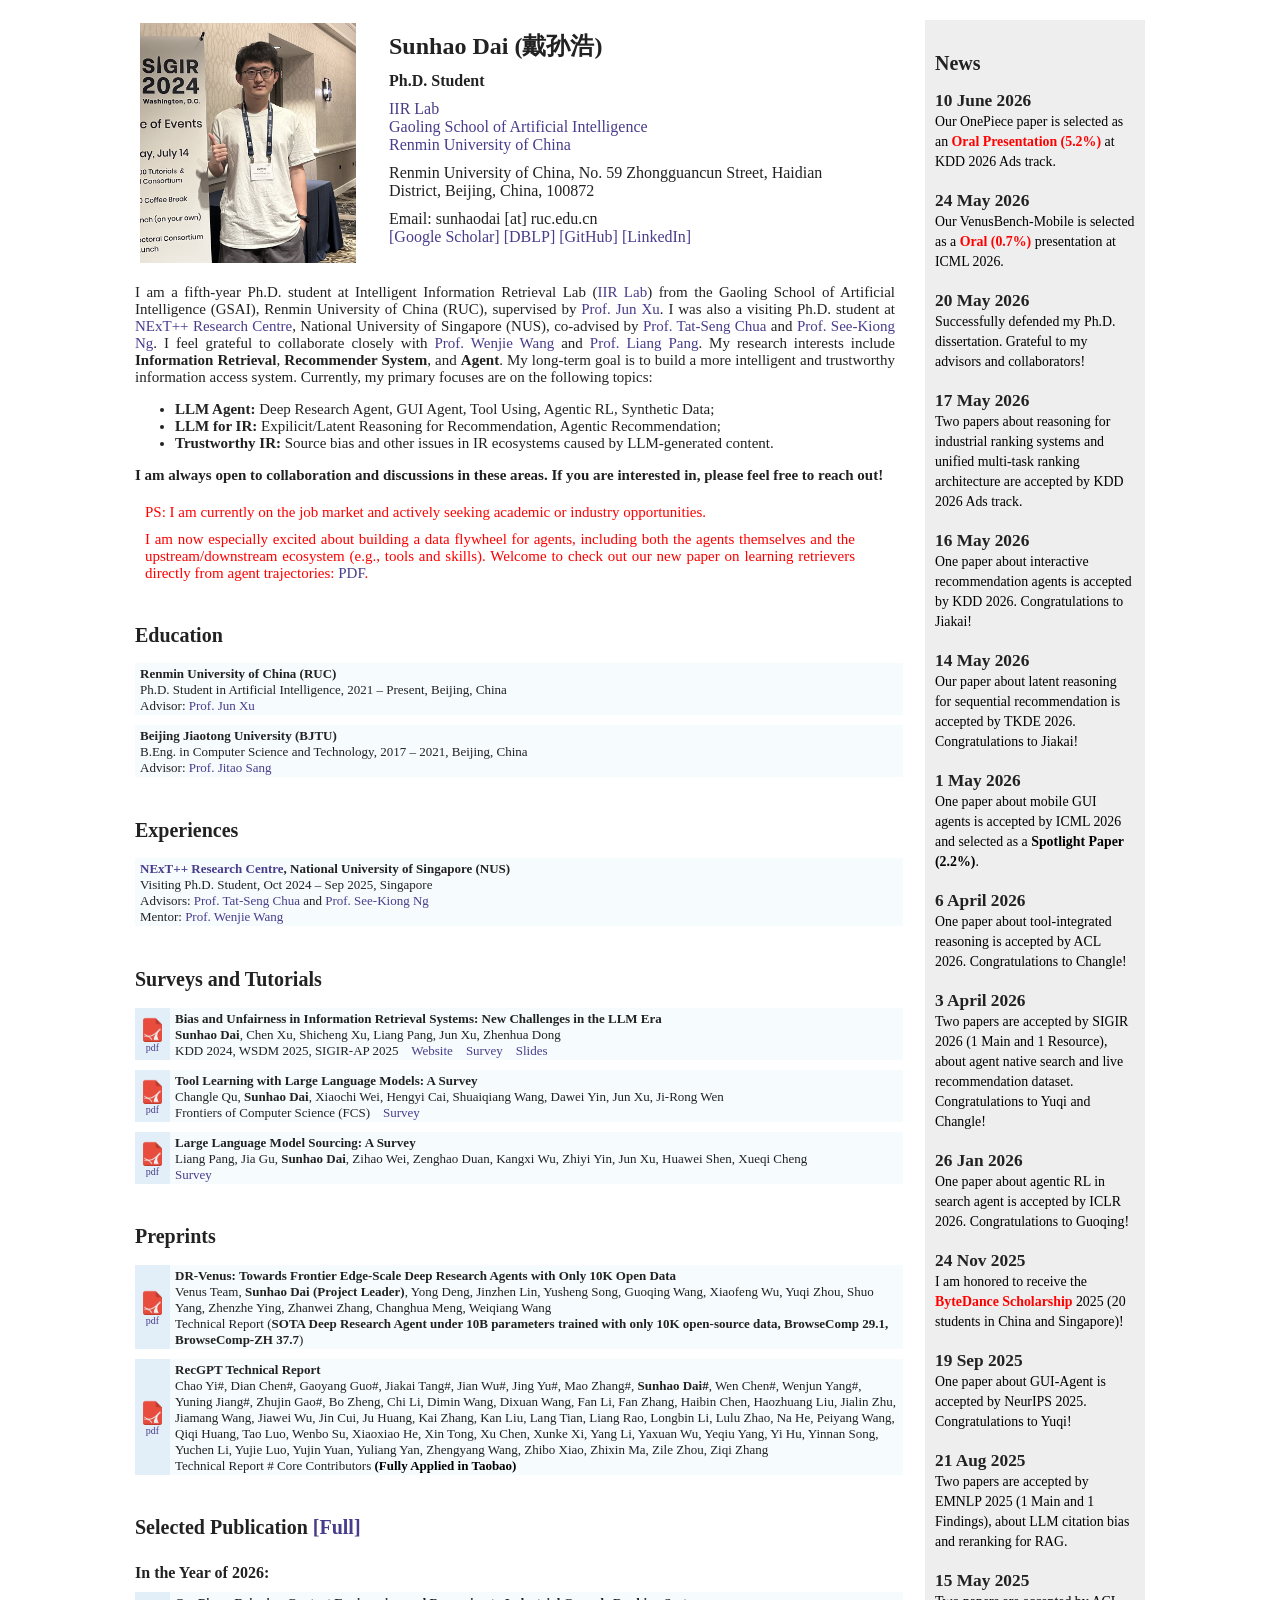
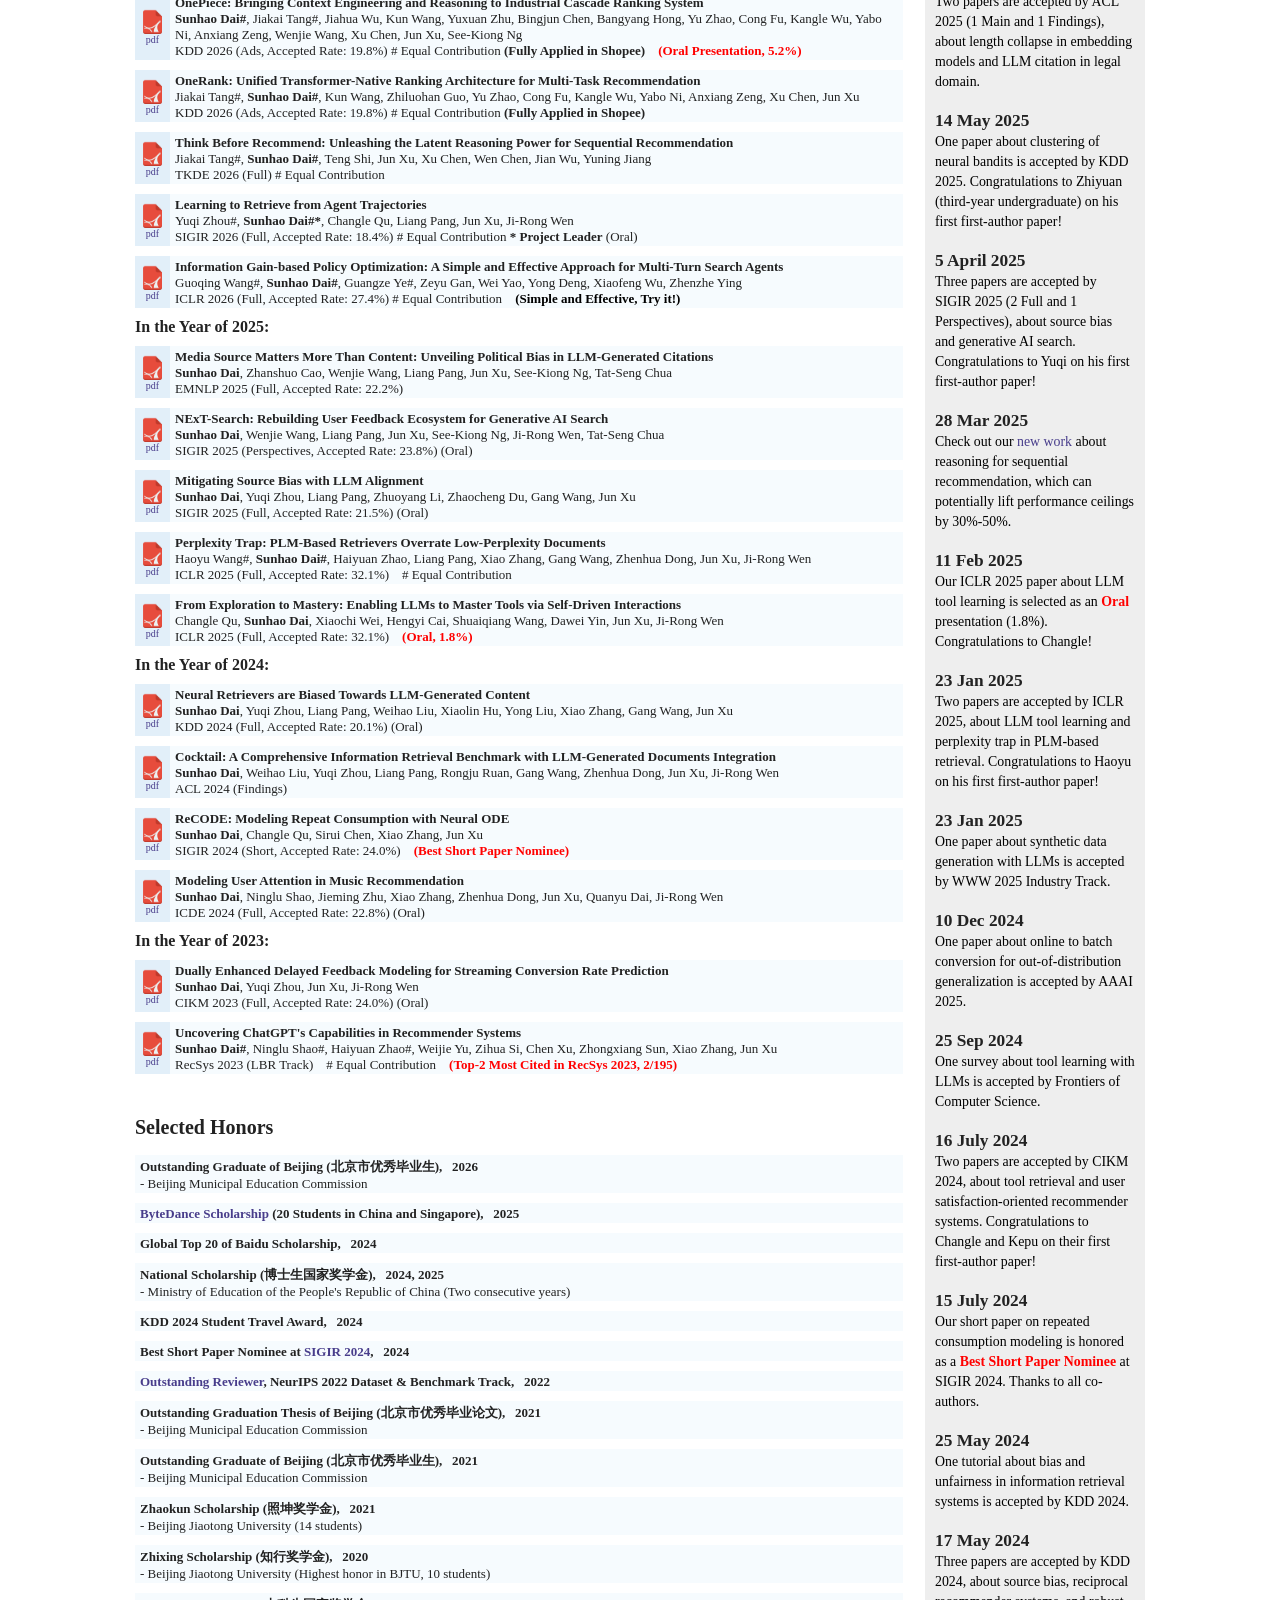
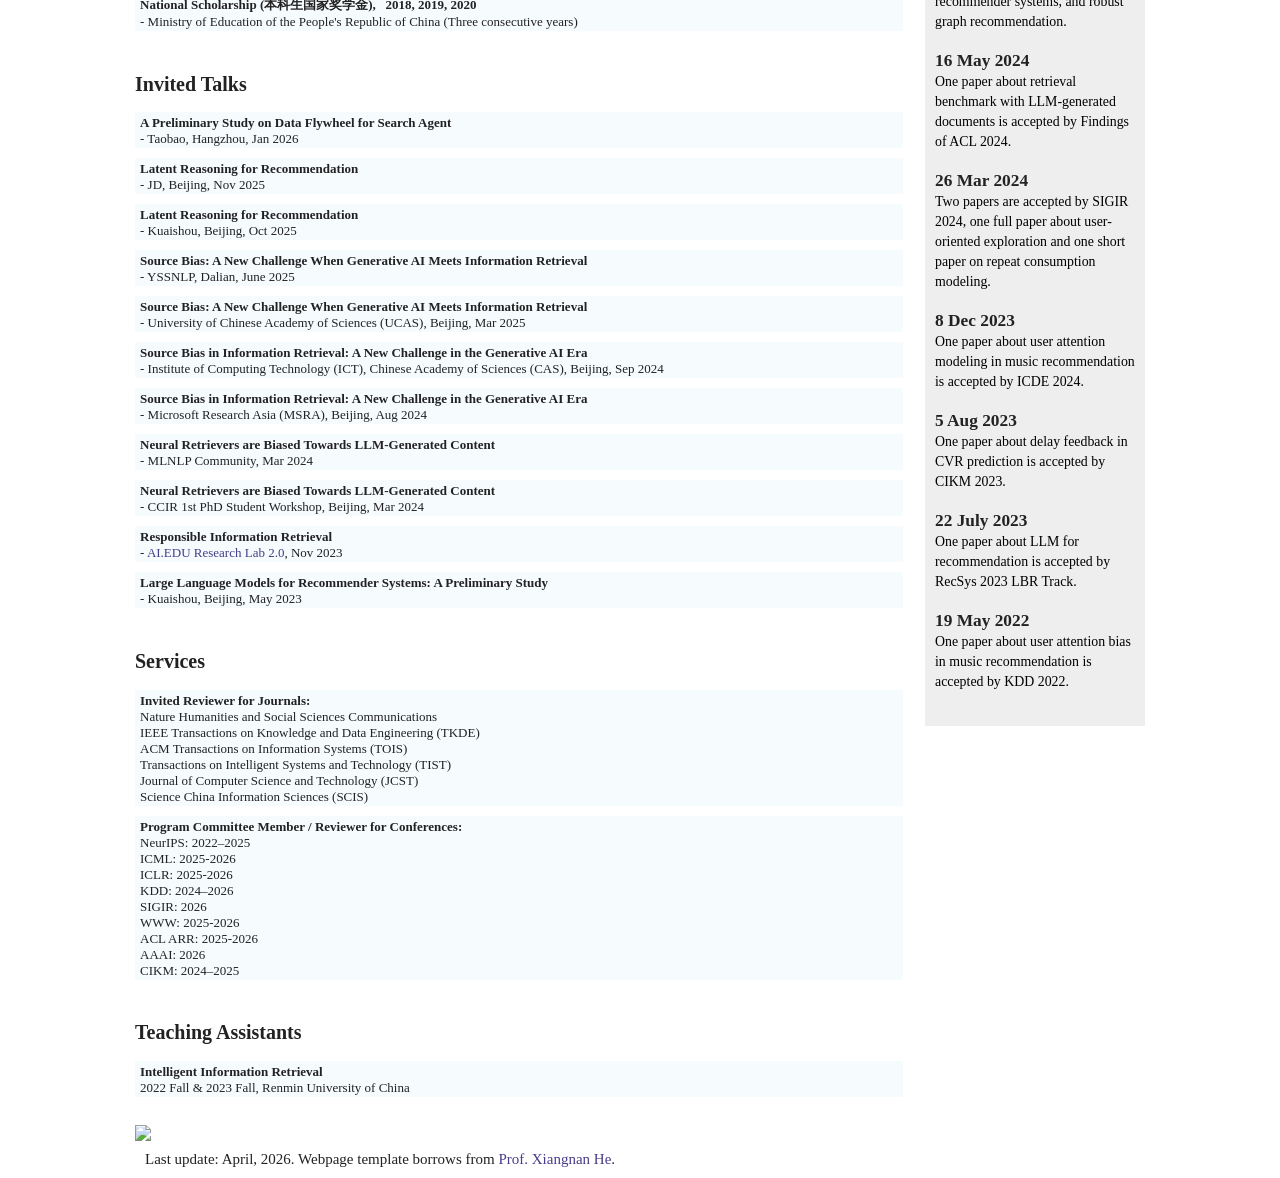
==== commit 6e6e0b8e: "Update publications and honors" ====
--- a/index.html
+++ b/index.html
@@ -167,6 +167,14 @@
   <div id="publication-list"></div>
   <script type="text/javascript" src="./files/publications.js"></script>
 <h2 style="CLEAR: both;">Selected Honors</h2>
+
+
+<table><tbody><tr><td>
+  <span class="title">Outstanding Graduate of Beijing (北京市优秀毕业生), &nbsp;&nbsp;2026</span> &nbsp;&nbsp;<br>
+  - Beijing Municipal Education Commission
+</td></tr></tbody></table>
+
+
 <table><tbody><tr><td>
   <span class="title"><a href="https://scholarship.bytedance.com/winner/2025" target="_blank">ByteDance Scholarship</a> (20 Students in China and Singapore), &nbsp;&nbsp;2025</span> &nbsp;&nbsp;<br>
 </td></tr></tbody></table>
